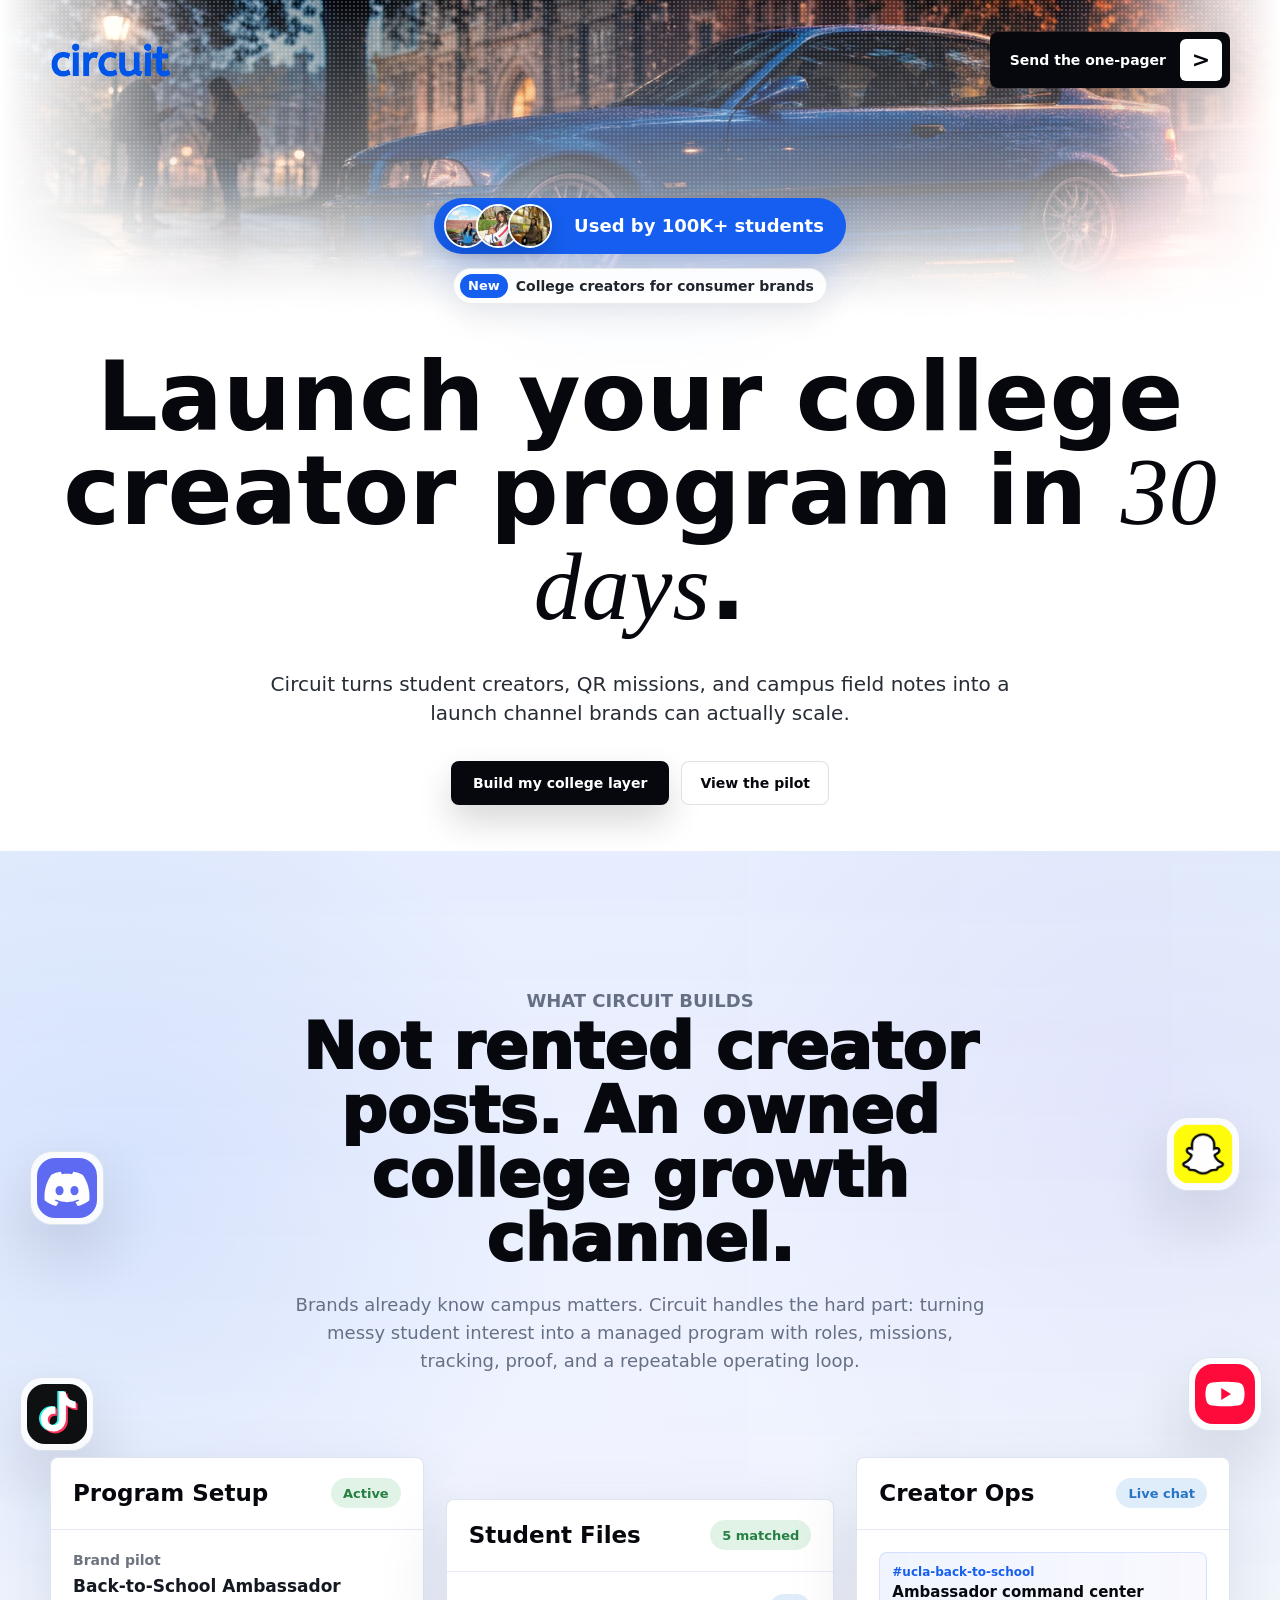
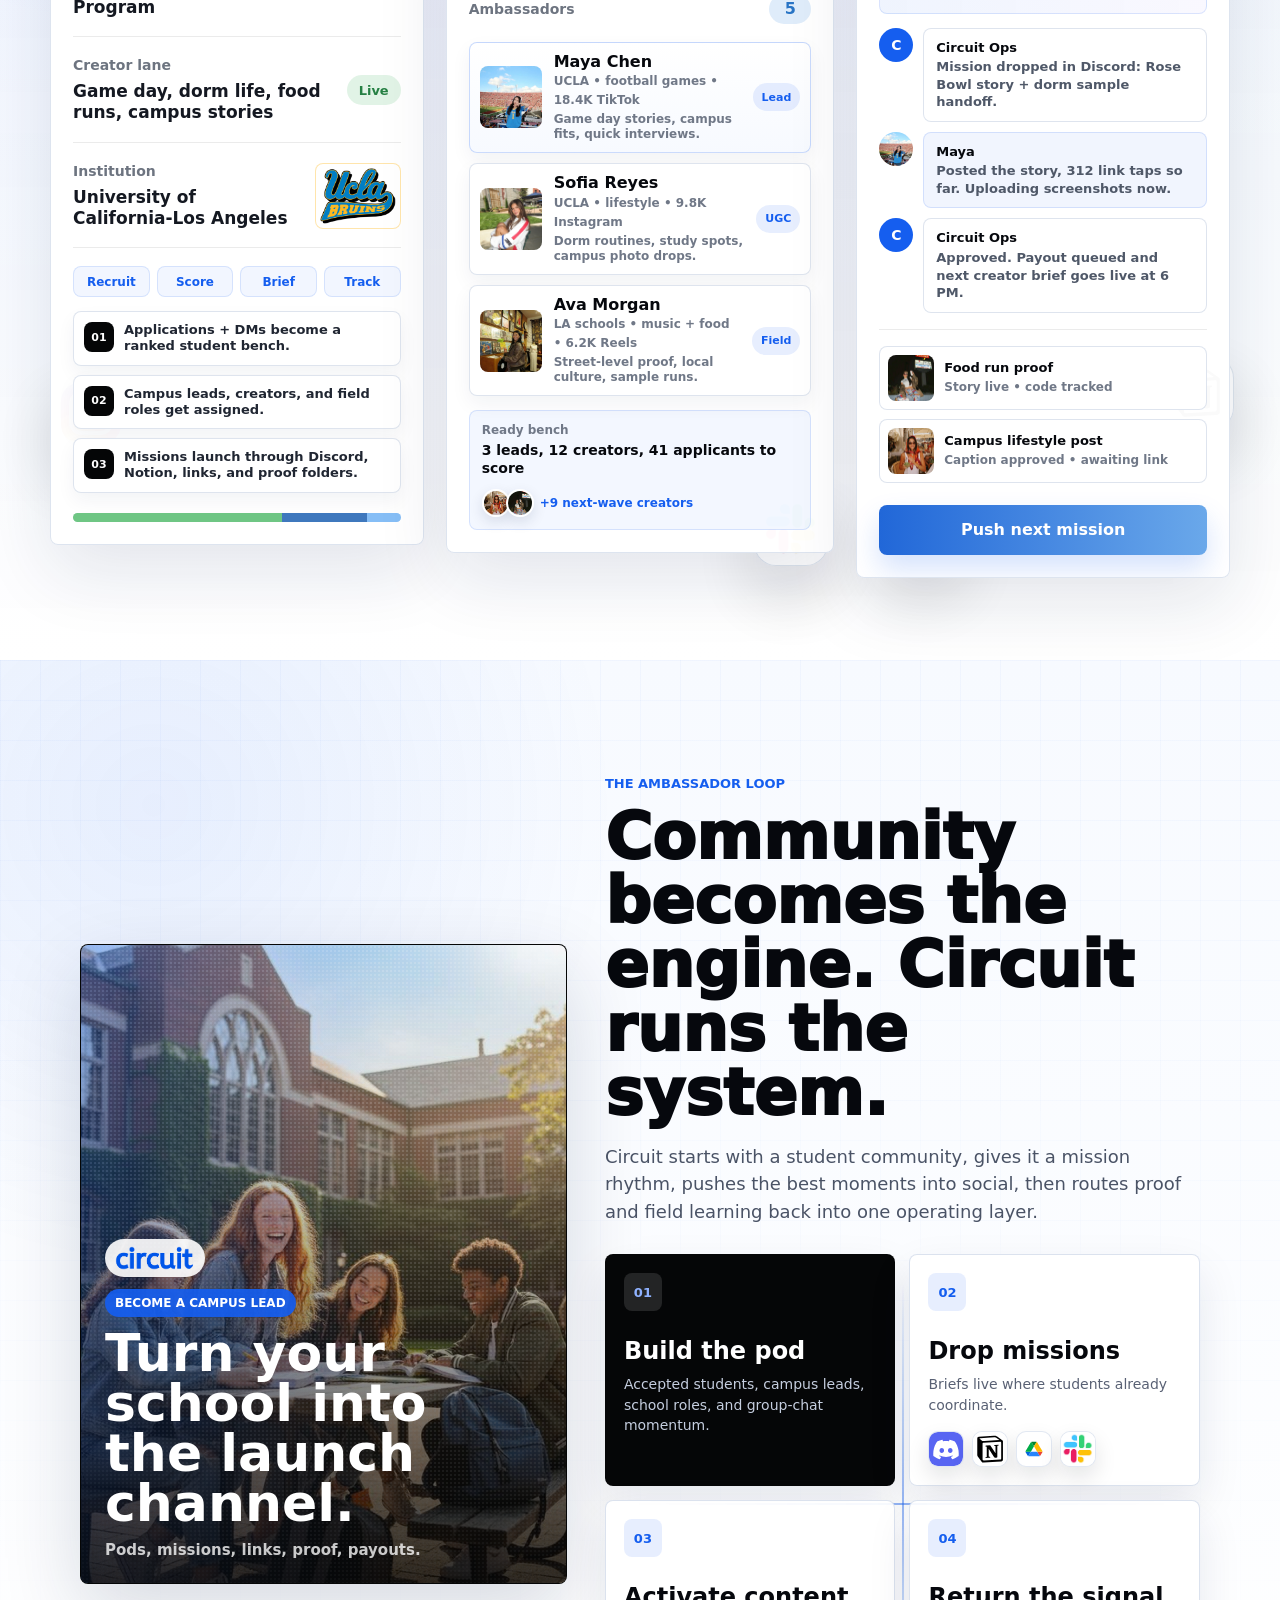
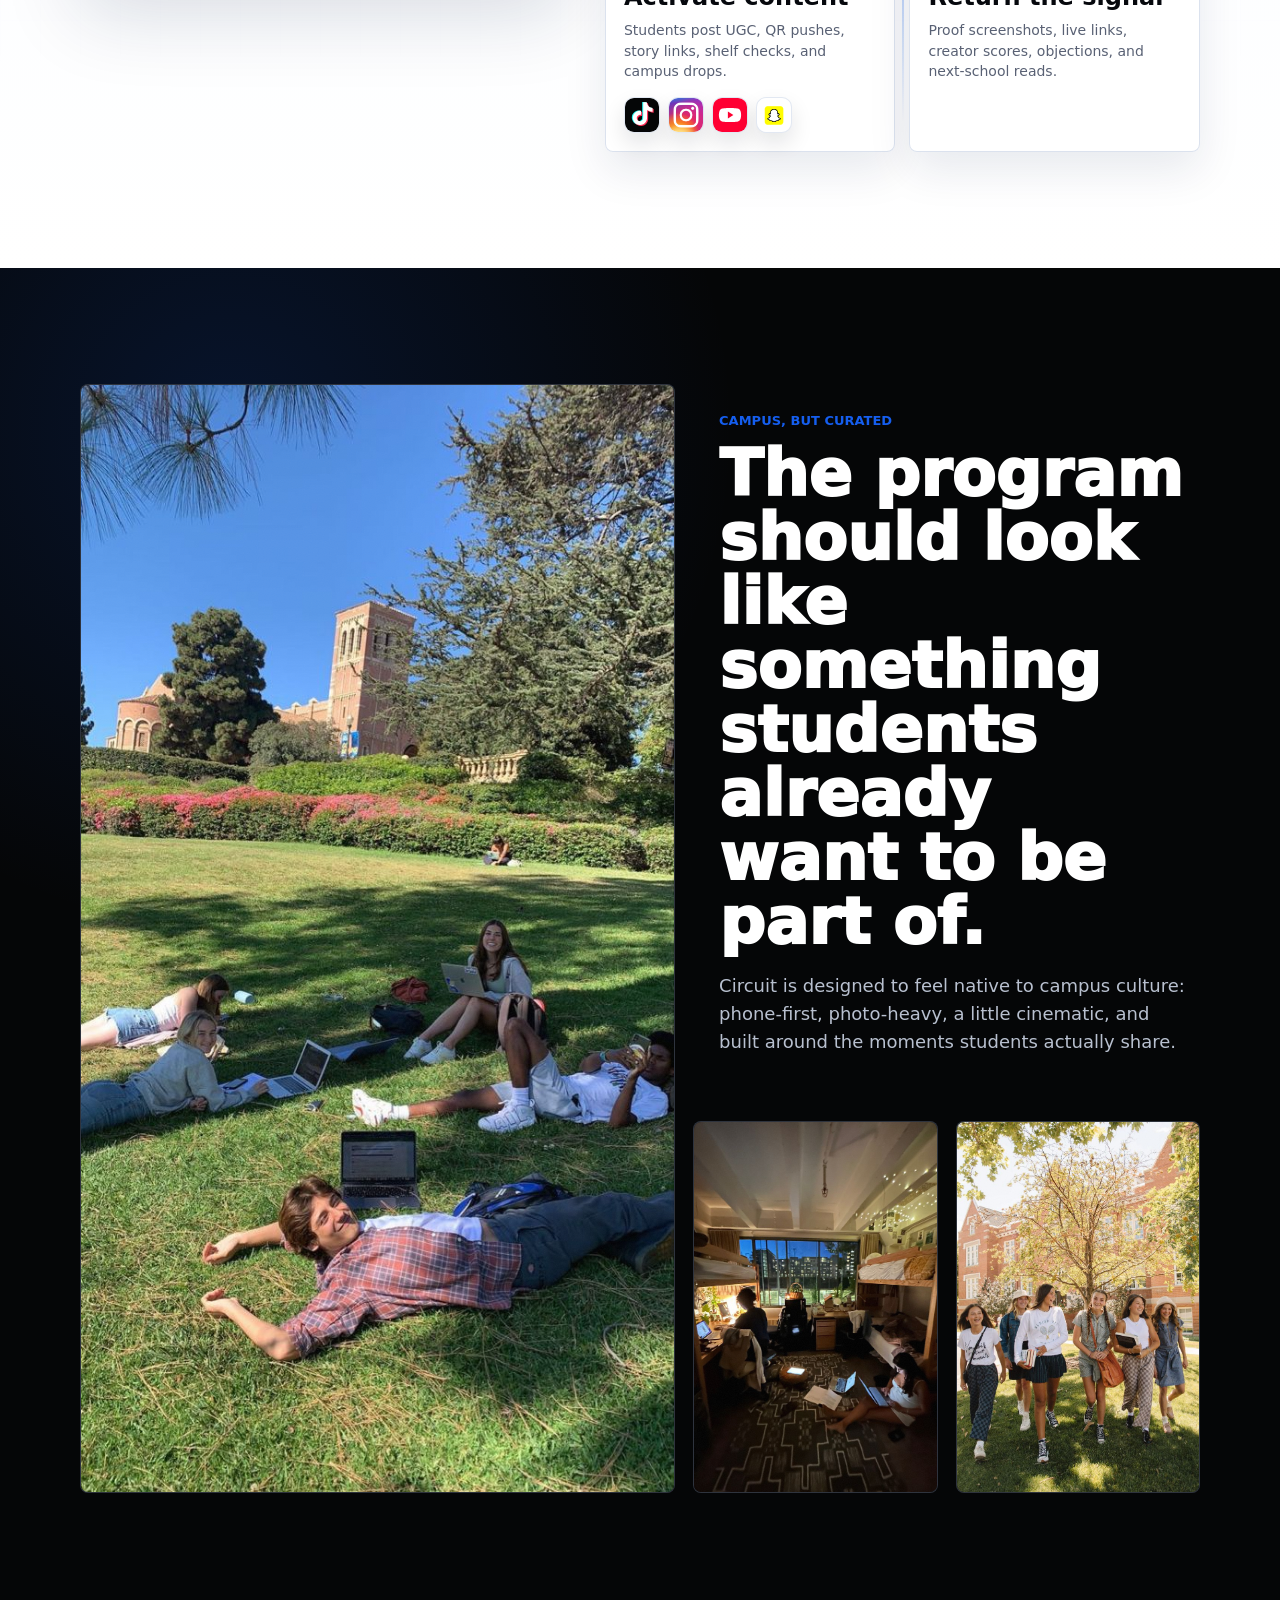
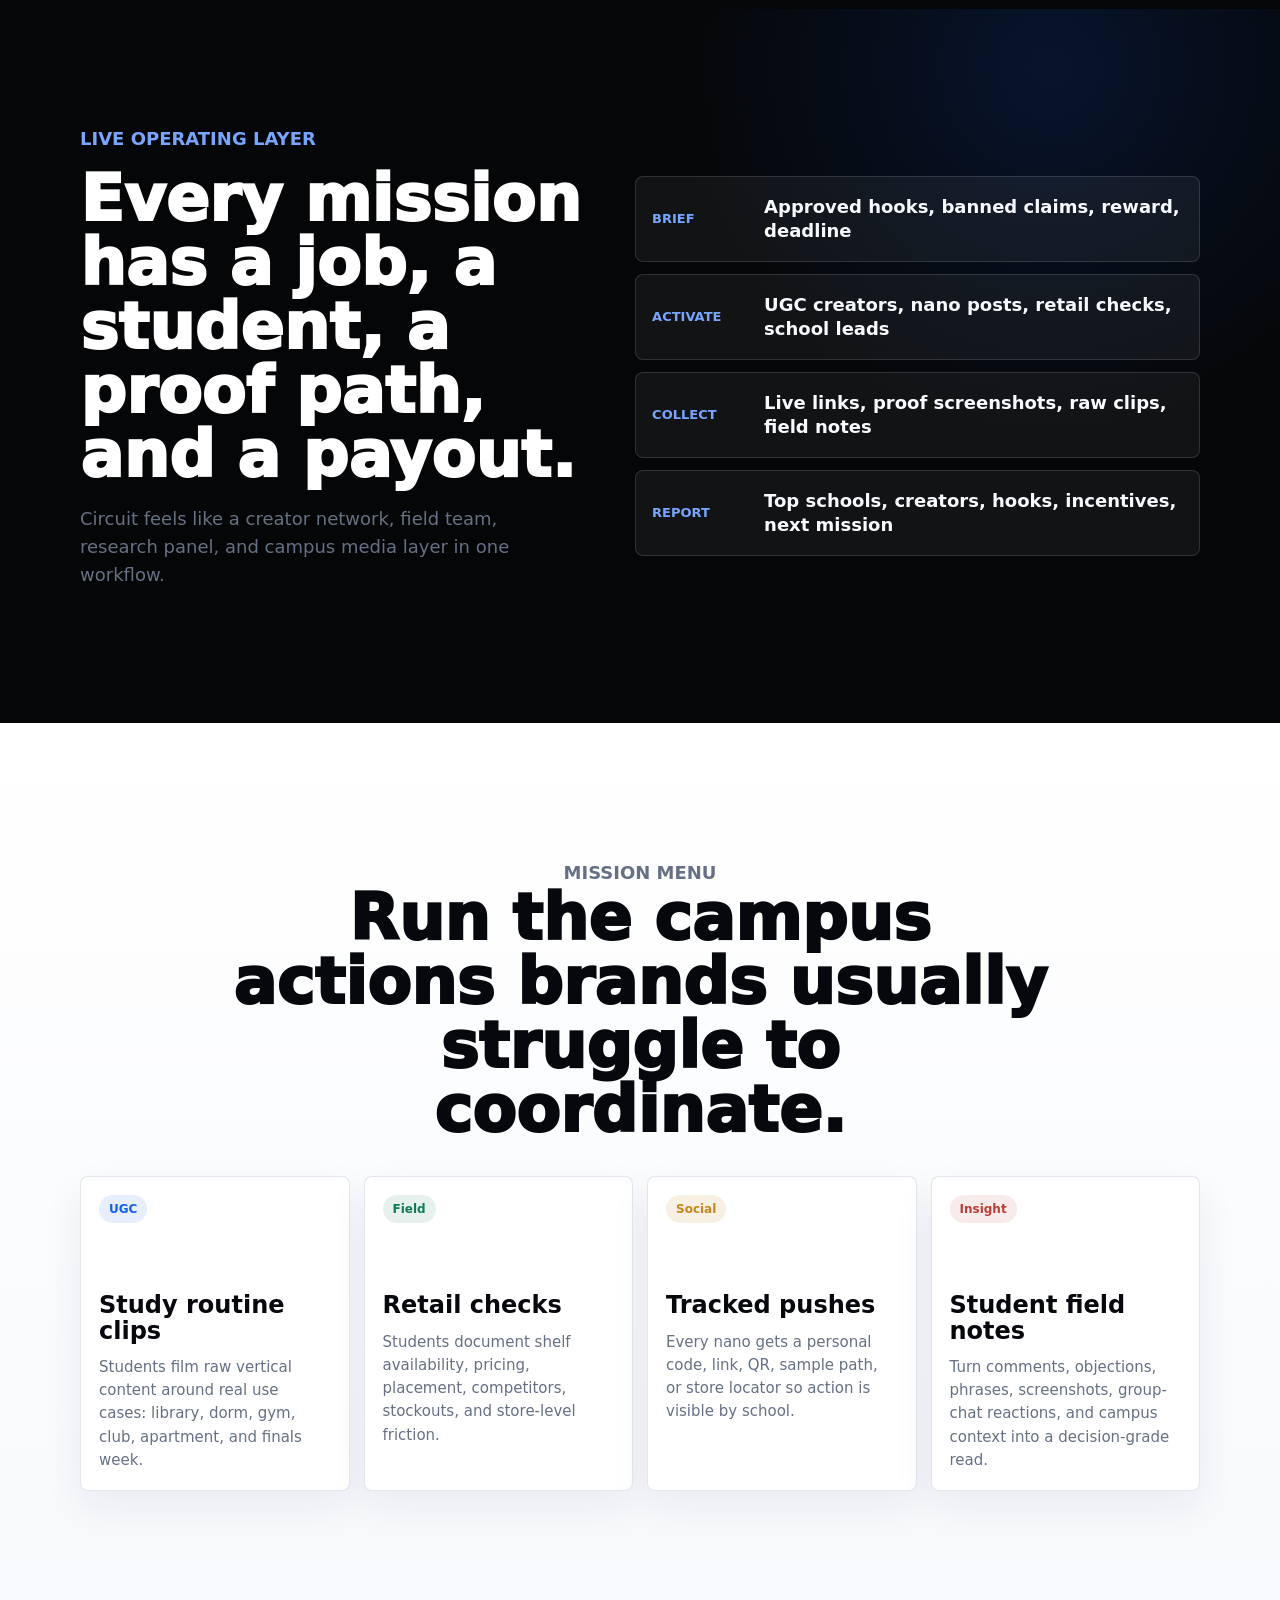
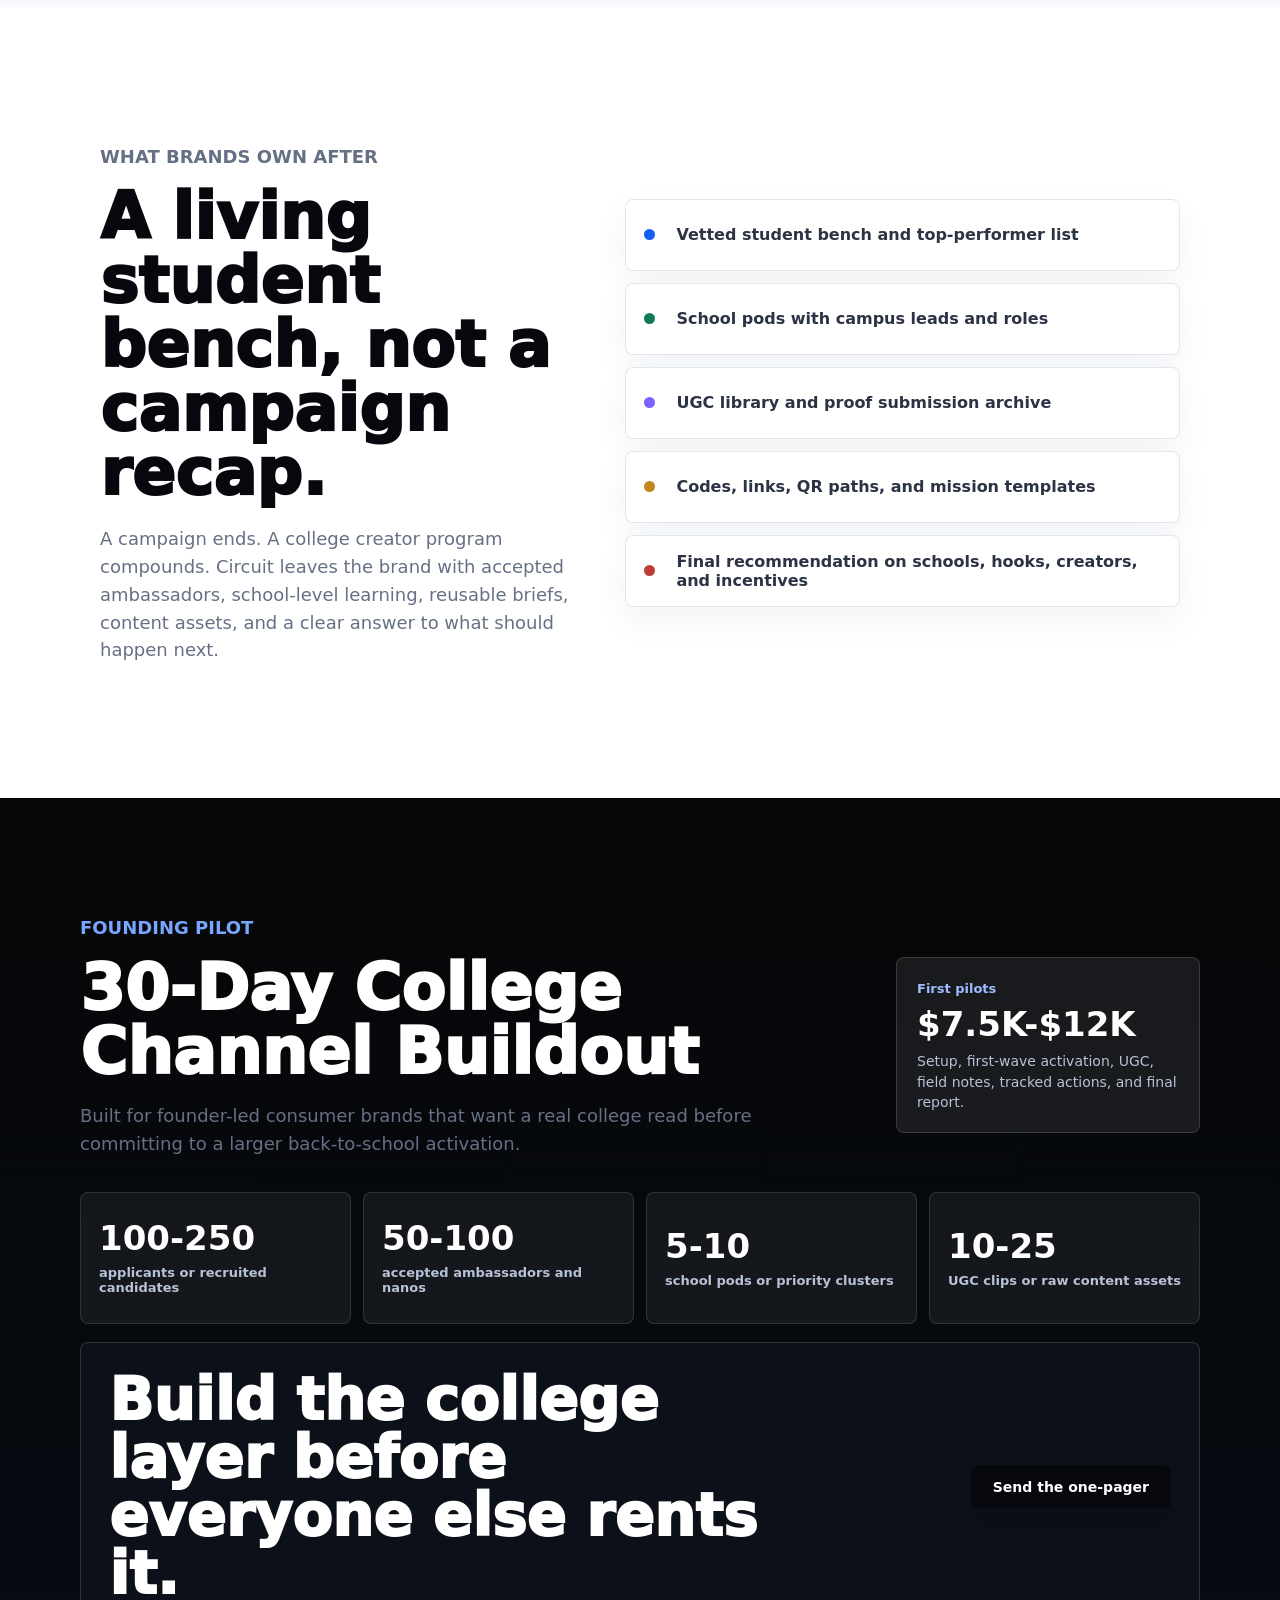
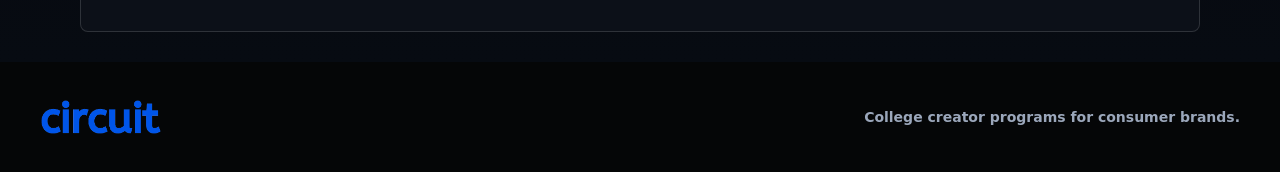
==== index.html @ 02cbb208 "Initial Circuit campus site" ====
<!doctype html>
<html lang="en">
  <head>
    <meta charset="utf-8" />
    <meta name="viewport" content="width=device-width, initial-scale=1" />
    <title>Circuit | College Creator Programs</title>
    <meta
      name="description"
      content="Circuit builds and manages college creator programs for consumer brands: student ambassadors, UGC, school pods, tracked actions, and field intelligence."
    />
    <link rel="icon" href="assets/circuit-wordmark.png" type="image/png" />
    <link rel="stylesheet" href="styles.css" />
  </head>
  <body>
    <header class="site-header" aria-label="Primary">
      <a class="brand" href="#top" aria-label="Circuit home">
        <img class="brand-logo" src="assets/circuit-wordmark.png" alt="Circuit" />
      </a>
      <a class="nav-cta" href="mailto:hello@circuitcampus.com">Send the one-pager</a>
    </header>

    <main id="top">
      <section class="hero" aria-labelledby="hero-title">
        <div class="hero-scene" aria-hidden="true">
          <div class="hero-photo">
            <img src="assets/campus-car-hero.jpg" alt="" />
          </div>
        </div>

        <div class="hero-content">
          <div class="hero-proof" aria-label="Used by more than 100,000 students">
            <div class="proof-avatars" aria-hidden="true">
              <img src="assets/student-ucla.jpg" alt="" />
              <img src="assets/student-campus.jpg" alt="" />
              <img src="assets/student-records.jpg" alt="" />
            </div>
            <strong>Used by 100K+ students</strong>
          </div>
          <p class="news-pill"><span>New</span> College creators for consumer brands</p>
          <h1 id="hero-title">Launch your college creator program in <em>30 days</em>.</h1>
          <p class="hero-copy">
            Circuit turns student creators, QR missions, and campus field notes into a
            launch channel brands can actually scale.
          </p>
          <div class="hero-actions" aria-label="Primary actions">
            <a class="primary-button" href="mailto:hello@circuitcampus.com">Build my college layer</a>
            <a class="ghost-button" href="#pilot">View the pilot</a>
          </div>
        </div>
      </section>

      <section class="section loop-section" aria-labelledby="loop-title">
        <div class="loop-layout">
          <figure class="community-poster">
            <img src="assets/pinterest-table-friends.jpg" alt="Students gathered around a table on campus" />
            <figcaption>
              <img src="assets/circuit-wordmark.png" alt="Circuit" />
              <span>Become a campus lead</span>
              <strong>Turn your school into the launch channel.</strong>
              <small>Pods, missions, links, proof, payouts.</small>
            </figcaption>
          </figure>

          <div class="loop-copy">
            <p class="eyebrow">The ambassador loop</p>
            <h2 id="loop-title">Community becomes the engine. Circuit runs the system.</h2>
            <p>
              Circuit starts with a student community, gives it a mission rhythm, pushes the
              best moments into social, then routes proof and field learning back into one
              operating layer.
            </p>

            <div class="loop-map" aria-label="Circuit community activation flow">
              <article class="loop-node community-node">
                <span>01</span>
                <strong>Build the pod</strong>
                <p>Accepted students, campus leads, school roles, and group-chat momentum.</p>
              </article>
              <article class="loop-node tools-node">
                <span>02</span>
                <strong>Drop missions</strong>
                <p>Briefs live where students already coordinate.</p>
                <div class="mini-logo-row">
                  <img src="assets/logos/discord-app.svg" alt="Discord" />
                  <img src="assets/logos/notion-app.svg" alt="Notion" />
                  <img src="assets/logos/google-drive-logo.svg" alt="Google Drive" />
                  <img src="assets/logos/slack-new.jpg" alt="Slack" />
                </div>
              </article>
              <article class="loop-node social-node">
                <span>03</span>
                <strong>Activate content</strong>
                <p>Students post UGC, QR pushes, story links, shelf checks, and campus drops.</p>
                <div class="mini-logo-row">
                  <img src="assets/logos/tiktok-app.svg" alt="TikTok" />
                  <img src="assets/logos/instagram-icon.png" alt="Instagram" />
                  <img src="assets/logos/youtube-app.svg" alt="YouTube" />
                  <img src="assets/logos/snapchat-logo.png" alt="Snapchat" />
                </div>
              </article>
              <article class="loop-node proof-node">
                <span>04</span>
                <strong>Return the signal</strong>
                <p>Proof screenshots, live links, creator scores, objections, and next-school reads.</p>
              </article>
            </div>
          </div>
        </div>
      </section>

      <section class="section moodboard-section" aria-labelledby="moodboard-title">
        <div class="editorial-grid">
          <figure class="editorial-shot editorial-wide">
            <img src="assets/pinterest-campus-lawn.jpg" alt="Students working together on a campus lawn" />
          </figure>
          <div class="editorial-copy">
            <p class="eyebrow">Campus, but curated</p>
            <h2 id="moodboard-title">The program should look like something students already want to be part of.</h2>
            <p>
              Circuit is designed to feel native to campus culture: phone-first, photo-heavy,
              a little cinematic, and built around the moments students actually share.
            </p>
          </div>
          <div class="editorial-stack">
            <figure class="editorial-shot">
              <img src="assets/pinterest-dorm-laptops.jpg" alt="Students studying together in a dorm room" />
            </figure>
            <figure class="editorial-shot">
              <img src="assets/pinterest-campus-walk.jpg" alt="Students walking on campus" />
            </figure>
          </div>
        </div>
      </section>

      <section class="section system-section" id="system" aria-labelledby="system-title">
        <div class="section-heading">
          <p class="eyebrow">What Circuit builds</p>
          <h2 id="system-title">Not rented creator posts. An owned college growth channel.</h2>
          <p>
            Brands already know campus matters. Circuit handles the hard part: turning messy
            student interest into a managed program with roles, missions, tracking, proof, and
            a repeatable operating loop.
          </p>
        </div>

        <div class="floating-social-cloud system-social-cloud" aria-hidden="true">
          <span class="floating-app app-discord"><img src="assets/logos/discord-app.svg" alt="" /></span>
          <span class="floating-app app-tiktok"><img src="assets/logos/tiktok-app.svg" alt="" /></span>
          <span class="floating-app app-instagram"><img src="assets/logos/instagram-icon.png" alt="" /></span>
          <span class="floating-app app-snapchat"><img src="assets/logos/snapchat-logo.png" alt="" /></span>
          <span class="floating-app app-youtube"><img src="assets/logos/youtube-app.svg" alt="" /></span>
          <span class="floating-app app-notion"><img src="assets/logos/notion-app.svg" alt="" /></span>
          <span class="floating-app app-slack"><img src="assets/logos/slack-new.jpg" alt="" /></span>
          <span class="floating-app app-drive"><img src="assets/logos/google-drive-logo.svg" alt="" /></span>
        </div>

        <div class="system-showcase" aria-label="Circuit operating system preview">
          <article class="system-window campaign-window">
            <header>
              <h3>Program Setup</h3>
              <span class="window-status active">Active</span>
            </header>
            <div class="window-body">
              <div class="system-field">
                <span>Brand pilot</span>
                <strong>Back-to-School Ambassador Program</strong>
              </div>
              <div class="system-field split-field">
                <div>
                  <span>Creator lane</span>
                  <strong>Game day, dorm life, food runs, campus stories</strong>
                </div>
                <em>Live</em>
              </div>
              <div class="system-field school-field">
                <div>
                  <span>Institution</span>
                  <strong>University of California-Los Angeles</strong>
                </div>
                <img class="school-logo-img" src="assets/ucla-bruins-logo.png" alt="UCLA Bruins" />
              </div>
              <div class="program-steps" aria-label="Program flow">
                <span>Recruit</span>
                <span>Score</span>
                <span>Brief</span>
                <span>Track</span>
              </div>
              <div class="program-flow-list">
                <div>
                  <span>01</span>
                  <strong>Applications + DMs become a ranked student bench.</strong>
                </div>
                <div>
                  <span>02</span>
                  <strong>Campus leads, creators, and field roles get assigned.</strong>
                </div>
                <div>
                  <span>03</span>
                  <strong>Missions launch through Discord, Notion, links, and proof folders.</strong>
                </div>
              </div>
              <div class="progress-track" aria-hidden="true">
                <span></span>
                <span></span>
                <span></span>
              </div>
            </div>
          </article>

          <article class="system-window review-window">
            <header>
              <h3>Student Files</h3>
              <span class="window-status approved">5 matched</span>
            </header>
            <div class="window-body">
              <div class="files-row">
                <strong>Ambassadors</strong>
                <span>5</span>
              </div>
              <div class="student-file-list" aria-label="Student ambassador files">
                <article class="student-file active-student">
                  <img src="assets/student-ucla.jpg" alt="UCLA student ambassador file" />
                  <div>
                    <strong>Maya Chen</strong>
                    <span>UCLA • football games • 18.4K TikTok</span>
                    <p>Game day stories, campus fits, quick interviews.</p>
                  </div>
                  <em>Lead</em>
                </article>
                <article class="student-file">
                  <img src="assets/student-campus.jpg" alt="Student ambassador file" />
                  <div>
                    <strong>Sofia Reyes</strong>
                    <span>UCLA • lifestyle • 9.8K Instagram</span>
                    <p>Dorm routines, study spots, campus photo drops.</p>
                  </div>
                  <em>UGC</em>
                </article>
                <article class="student-file">
                  <img src="assets/student-records.jpg" alt="Student ambassador file" />
                  <div>
                    <strong>Ava Morgan</strong>
                    <span>LA schools • music + food • 6.2K Reels</span>
                    <p>Street-level proof, local culture, sample runs.</p>
                  </div>
                  <em>Field</em>
                </article>
              </div>
              <div class="student-summary">
                <span>Ready bench</span>
                <strong>3 leads, 12 creators, 41 applicants to score</strong>
                <div class="bench-strip" aria-label="Additional student files">
                  <img src="assets/student-cafe.jpg" alt="Student file" />
                  <img src="assets/student-in-n-out.jpg" alt="Student file" />
                  <span>+9 next-wave creators</span>
                </div>
              </div>
            </div>
          </article>

          <article class="system-window verify-window">
            <header>
              <h3>Creator Ops</h3>
              <span class="window-status files">Live chat</span>
            </header>
            <div class="window-body">
              <div class="ops-channel">
                <span>#ucla-back-to-school</span>
                <strong>Ambassador command center</strong>
              </div>
              <div class="creator-chat" aria-label="Creator management thread">
                <div class="chat-message ops-message">
                  <span class="chat-avatar circuit-avatar">C</span>
                  <p><strong>Circuit Ops</strong> Mission dropped in Discord: Rose Bowl story + dorm sample handoff.</p>
                </div>
                <div class="chat-message student-message">
                  <img class="chat-avatar" src="assets/student-ucla.jpg" alt="Maya Chen" />
                  <p><strong>Maya</strong> Posted the story, 312 link taps so far. Uploading screenshots now.</p>
                </div>
                <div class="chat-message ops-message">
                  <span class="chat-avatar circuit-avatar">C</span>
                  <p><strong>Circuit Ops</strong> Approved. Payout queued and next creator brief goes live at 6 PM.</p>
                </div>
              </div>
              <div class="proof-stack" aria-label="Creator proof and management status">
                <div class="proof-chip">
                  <img src="assets/student-in-n-out.jpg" alt="Creator proof screenshot" />
                  <div>
                    <strong>Food run proof</strong>
                    <span>Story live • code tracked</span>
                  </div>
                </div>
                <div class="proof-chip">
                  <img src="assets/student-cafe.jpg" alt="Creator proof screenshot" />
                  <div>
                    <strong>Campus lifestyle post</strong>
                    <span>Caption approved • awaiting link</span>
                  </div>
                </div>
              </div>
              <button class="submit-proof" type="button">Push next mission</button>
            </div>
          </article>
        </div>
      </section>

      <section class="section ops-section" aria-labelledby="ops-title">
        <div class="ops-board">
          <div class="ops-main">
            <p class="eyebrow">Live operating layer</p>
            <h2 id="ops-title">Every mission has a job, a student, a proof path, and a payout.</h2>
            <p>
              Circuit feels like a creator network, field team, research panel, and campus media
              layer in one workflow.
            </p>
          </div>
          <div class="workflow-list" aria-label="Workflow">
            <div class="workflow-item">
              <span>Brief</span>
              <strong>Approved hooks, banned claims, reward, deadline</strong>
            </div>
            <div class="workflow-item">
              <span>Activate</span>
              <strong>UGC creators, nano posts, retail checks, school leads</strong>
            </div>
            <div class="workflow-item">
              <span>Collect</span>
              <strong>Live links, proof screenshots, raw clips, field notes</strong>
            </div>
            <div class="workflow-item">
              <span>Report</span>
              <strong>Top schools, creators, hooks, incentives, next mission</strong>
            </div>
          </div>
        </div>
      </section>

      <section class="section missions-section" id="missions" aria-labelledby="missions-title">
        <div class="section-heading compact">
          <p class="eyebrow">Mission menu</p>
          <h2 id="missions-title">Run the campus actions brands usually struggle to coordinate.</h2>
        </div>

        <div class="mission-grid">
          <article class="mission-card">
            <span class="mission-tag">UGC</span>
            <h3>Study routine clips</h3>
            <p>Students film raw vertical content around real use cases: library, dorm, gym, club, apartment, and finals week.</p>
          </article>
          <article class="mission-card">
            <span class="mission-tag green">Field</span>
            <h3>Retail checks</h3>
            <p>Students document shelf availability, pricing, placement, competitors, stockouts, and store-level friction.</p>
          </article>
          <article class="mission-card">
            <span class="mission-tag gold">Social</span>
            <h3>Tracked pushes</h3>
            <p>Every nano gets a personal code, link, QR, sample path, or store locator so action is visible by school.</p>
          </article>
          <article class="mission-card">
            <span class="mission-tag red">Insight</span>
            <h3>Student field notes</h3>
            <p>Turn comments, objections, phrases, screenshots, group-chat reactions, and campus context into a decision-grade read.</p>
          </article>
        </div>
      </section>

      <section class="section results-section" aria-labelledby="results-title">
        <div class="results-copy">
          <p class="eyebrow">What brands own after</p>
          <h2 id="results-title">A living student bench, not a campaign recap.</h2>
          <p>
            A campaign ends. A college creator program compounds. Circuit leaves the brand with
            accepted ambassadors, school-level learning, reusable briefs, content assets, and a
            clear answer to what should happen next.
          </p>
        </div>
        <div class="deliverables">
          <div class="deliverable-row">
            <span></span>
            <p>Vetted student bench and top-performer list</p>
          </div>
          <div class="deliverable-row">
            <span></span>
            <p>School pods with campus leads and roles</p>
          </div>
          <div class="deliverable-row">
            <span></span>
            <p>UGC library and proof submission archive</p>
          </div>
          <div class="deliverable-row">
            <span></span>
            <p>Codes, links, QR paths, and mission templates</p>
          </div>
          <div class="deliverable-row">
            <span></span>
            <p>Final recommendation on schools, hooks, creators, and incentives</p>
          </div>
        </div>
      </section>

      <section class="section pilot-section" id="pilot" aria-labelledby="pilot-title">
        <div class="pilot-panel">
          <div>
            <p class="eyebrow">Founding pilot</p>
            <h2 id="pilot-title">30-Day College Channel Buildout</h2>
            <p>
              Built for founder-led consumer brands that want a real college read before
              committing to a larger back-to-school activation.
            </p>
          </div>
          <div class="price-card">
            <span>First pilots</span>
            <strong>$7.5K-$12K</strong>
            <p>Setup, first-wave activation, UGC, field notes, tracked actions, and final report.</p>
          </div>
        </div>

        <div class="pilot-grid">
          <div>
            <strong>100-250</strong>
            <span>applicants or recruited candidates</span>
          </div>
          <div>
            <strong>50-100</strong>
            <span>accepted ambassadors and nanos</span>
          </div>
          <div>
            <strong>5-10</strong>
            <span>school pods or priority clusters</span>
          </div>
          <div>
            <strong>10-25</strong>
            <span>UGC clips or raw content assets</span>
          </div>
        </div>

        <div class="final-cta">
          <h2>Build the college layer before everyone else rents it.</h2>
          <a class="primary-button" href="mailto:hello@circuitcampus.com">Send the one-pager</a>
        </div>
      </section>
    </main>

    <footer class="site-footer">
      <a class="brand footer-brand" href="#top" aria-label="Circuit home">
        <img class="brand-logo" src="assets/circuit-wordmark.png" alt="Circuit" />
      </a>
      <p>College creator programs for consumer brands.</p>
    </footer>

    <script src="script.js"></script>
  </body>
</html>
---- styles.css ----
:root {
  color-scheme: light;
  --blue: #155eef;
  --blue-deep: #053fbd;
  --ink: #06080d;
  --text: #1b2230;
  --muted: #667085;
  --soft: #f6f8fc;
  --line: #e1e6ef;
  --green: #0e7a57;
  --gold: #c68619;
  --red: #bd3d36;
  --lavender: #7b61ff;
  --white: #ffffff;
  --shadow: 0 24px 80px rgba(16, 29, 56, 0.12);
  --soft-shadow: 0 18px 50px rgba(18, 35, 72, 0.08);
}

* {
  box-sizing: border-box;
}

html {
  scroll-behavior: smooth;
}

body {
  margin: 0;
  overflow-x: hidden;
  color: var(--text);
  background: #fff;
  font-family:
    Inter, ui-sans-serif, system-ui, -apple-system, BlinkMacSystemFont, "Segoe UI",
    sans-serif;
  letter-spacing: 0;
}

body::selection {
  background: rgba(21, 94, 239, 0.18);
}

main {
  display: flex;
  flex-direction: column;
}

a {
  color: inherit;
  text-decoration: none;
}

button,
input,
textarea {
  font: inherit;
}

.site-header {
  position: fixed;
  top: 28px;
  left: 50%;
  z-index: 20;
  display: grid;
  width: min(1180px, calc(100% - 64px));
  min-height: 64px;
  grid-template-columns: auto auto;
  gap: 28px;
  align-items: center;
  justify-content: space-between;
  padding: 0;
  border: 0;
  border-radius: 0;
  background: transparent;
  box-shadow: none;
  transform: translateX(-50%);
  backdrop-filter: none;
}

.brand {
  display: inline-flex;
  min-width: 0;
  align-items: center;
  line-height: 1;
}

.brand-logo {
  display: block;
  width: 122px;
  height: auto;
}

.nav-links {
  display: flex;
  justify-content: center;
  gap: 28px;
  color: rgba(6, 8, 13, 0.58);
  font-size: 14px;
  font-weight: 760;
}

.nav-links a {
  padding: 12px 0;
}

.nav-links a:hover {
  color: var(--blue);
}

.nav-cta,
.primary-button,
.ghost-button {
  display: inline-flex;
  min-height: 44px;
  align-items: center;
  justify-content: center;
  border-radius: 8px;
  font-size: 14px;
  font-weight: 820;
  line-height: 1;
}

.nav-cta {
  min-height: 56px;
  gap: 14px;
  padding: 0 8px 0 20px;
  background: var(--ink);
  color: var(--white);
  box-shadow: 0 18px 48px rgba(6, 8, 13, 0.18);
}

.nav-cta::after {
  display: grid;
  width: 42px;
  height: 42px;
  place-items: center;
  border-radius: 6px;
  background: #fff;
  color: var(--ink);
  content: ">";
  font-size: 22px;
  font-weight: 760;
}

.primary-button {
  padding: 0 22px;
  background: var(--ink);
  color: var(--white);
  box-shadow: 0 16px 34px rgba(6, 8, 13, 0.16);
}

.primary-button:hover,
.nav-cta:hover {
  transform: translateY(-1px);
}

.ghost-button {
  padding: 0 18px;
  border: 1px solid rgba(6, 13, 28, 0.12);
  background: rgba(255, 255, 255, 0.78);
  color: var(--ink);
}

.hero {
  position: relative;
  order: 1;
  min-height: 738px;
  overflow: hidden;
  padding: 198px 24px 46px;
  background: #fff;
}

.hero::before {
  position: absolute;
  inset: 0;
  z-index: 1;
  content: "";
  background:
    radial-gradient(circle at 50% 12%, rgba(21, 94, 239, 0.05), transparent 30%),
    linear-gradient(180deg, rgba(255, 255, 255, 0) 0%, #fff 54%, #fff 100%);
  opacity: 1;
  pointer-events: none;
}

.hero-scene {
  position: absolute;
  inset: 0;
  z-index: 0;
  overflow: hidden;
  pointer-events: none;
}

.hero-scene::after {
  position: absolute;
  inset: 0;
  z-index: 3;
  content: "";
  background:
    linear-gradient(90deg, #fff 0%, rgba(255, 255, 255, 0.02) 14%, rgba(255, 255, 255, 0.02) 86%, #fff 100%),
    linear-gradient(180deg, rgba(255, 255, 255, 0) 0%, rgba(255, 255, 255, 0.04) 48%, rgba(255, 255, 255, 0.56) 84%, #fff 100%);
  pointer-events: none;
}

.hero-photo {
  position: absolute;
  top: 0;
  left: 0;
  display: block;
  width: 100%;
  height: 340px;
  overflow: hidden;
  filter: saturate(1.24) contrast(1.08) brightness(1.04);
  mask-image: linear-gradient(180deg, #000 0%, #000 38%, rgba(0, 0, 0, 0.78) 74%, transparent 100%);
}

.hero-photo img {
  display: block;
  width: 100%;
  height: 100%;
  object-fit: cover;
  object-position: center top;
}

.hero-photo::before {
  position: absolute;
  inset: 0;
  z-index: 1;
  content: "";
  background-image: radial-gradient(rgba(255, 255, 255, 0.62) 0.8px, transparent 1px);
  background-size: 4px 4px;
  mask-image: linear-gradient(180deg, #000 0%, rgba(0, 0, 0, 0.8) 52%, transparent 96%);
  opacity: 0.3;
  mix-blend-mode: screen;
  pointer-events: none;
}

.hero-photo::after {
  position: absolute;
  inset: 0;
  z-index: 2;
  content: "";
  background:
    linear-gradient(180deg, rgba(255, 255, 255, 0) 0%, rgba(255, 255, 255, 0.015) 52%, rgba(255, 255, 255, 0.34) 86%, #fff 100%),
    linear-gradient(90deg, rgba(255, 255, 255, 0.42) 0%, rgba(255, 255, 255, 0) 18%, rgba(255, 255, 255, 0) 82%, rgba(255, 255, 255, 0.42) 100%);
}

.campus-strip {
  position: absolute;
  left: 50%;
  display: flex;
  width: min(1120px, calc(100% - 40px));
  gap: 10px;
  justify-content: center;
  transform: translateX(-50%);
  opacity: 0.72;
}

.campus-strip span {
  display: inline-flex;
  min-height: 34px;
  align-items: center;
  justify-content: center;
  padding: 0 16px;
  border: 1px solid rgba(21, 94, 239, 0.14);
  border-radius: 999px;
  background: rgba(255, 255, 255, 0.72);
  color: #3a4356;
  font-size: 13px;
  font-weight: 760;
  box-shadow: 0 14px 35px rgba(15, 35, 73, 0.08);
}

.strip-one {
  top: 76px;
  animation: drift-left 22s linear infinite;
}

.strip-two {
  top: 116px;
  animation: drift-right 24s linear infinite;
}

.glass-frame,
.dashboard-panel {
  position: absolute;
  border: 1px solid rgba(255, 255, 255, 0.82);
  border-radius: 8px;
  background: rgba(255, 255, 255, 0.76);
  box-shadow: var(--shadow);
  backdrop-filter: blur(20px);
}

.creator-frame {
  display: grid;
  width: 172px;
  gap: 8px;
  padding: 12px;
}

.creator-a {
  top: 292px;
  left: max(20px, calc(50% - 650px));
  transform: rotate(-4deg);
}

.creator-b {
  top: 322px;
  right: max(20px, calc(50% - 650px));
  transform: rotate(5deg);
}

.video-thumb {
  position: relative;
  display: grid;
  height: 166px;
  overflow: hidden;
  align-items: end;
  padding: 10px;
  border-radius: 8px;
}

.blue-shot {
  background:
    linear-gradient(160deg, rgba(5, 6, 7, 0) 35%, rgba(5, 6, 7, 0.6)),
    linear-gradient(135deg, #dbe7ff, #155eef 58%, #091c50);
}

.amber-shot {
  background:
    linear-gradient(160deg, rgba(5, 6, 7, 0) 35%, rgba(5, 6, 7, 0.6)),
    linear-gradient(135deg, #fff2cf, #f0a72e 48%, #135e4a);
}

.video-thumb::before {
  position: absolute;
  top: 26px;
  left: 50%;
  width: 74px;
  height: 74px;
  border: 8px solid rgba(255, 255, 255, 0.5);
  border-radius: 50%;
  content: "";
  transform: translateX(-50%);
}

.video-thumb::after {
  position: absolute;
  right: 34px;
  bottom: 58px;
  width: 52px;
  height: 86px;
  border-radius: 26px 26px 8px 8px;
  background: rgba(255, 255, 255, 0.38);
  content: "";
}

.video-label {
  position: relative;
  z-index: 1;
  color: #fff;
  font-size: 12px;
  font-weight: 850;
}

.creator-frame strong {
  color: var(--ink);
  font-size: 16px;
}

.creator-frame small,
.pulse-card small,
.metric-row {
  color: var(--muted);
  font-size: 12px;
}

.metric-row {
  display: flex;
  justify-content: space-between;
  gap: 8px;
}

.pulse-card {
  display: none;
  top: 218px;
  left: 50%;
  width: 260px;
  gap: 4px;
  padding: 16px 18px 16px 42px;
  transform: translateX(-50%);
}

.status-dot {
  position: absolute;
  top: 19px;
  left: 18px;
  width: 12px;
  height: 12px;
  border-radius: 50%;
  background: var(--green);
  box-shadow: 0 0 0 7px rgba(14, 122, 87, 0.12);
}

.dashboard-panel {
  display: none;
  left: 50%;
  top: 500px;
  width: min(670px, calc(100% - 44px));
  padding: 16px;
  transform: translateX(-50%);
}

.panel-top,
.metric-row,
.mission-line,
.proof-band,
.pilot-panel,
.final-cta {
  display: flex;
  align-items: center;
}

.panel-top {
  justify-content: space-between;
  margin-bottom: 14px;
  color: #293144;
  font-size: 13px;
  font-weight: 850;
}

.panel-top span:last-child {
  min-height: 26px;
  padding: 6px 10px;
  border-radius: 999px;
  background: rgba(14, 122, 87, 0.1);
  color: var(--green);
}

.score-grid {
  display: grid;
  grid-template-columns: repeat(3, 1fr);
  gap: 10px;
  margin-bottom: 12px;
}

.score-grid div {
  min-height: 84px;
  padding: 13px;
  border: 1px solid var(--line);
  border-radius: 8px;
  background: rgba(255, 255, 255, 0.82);
}

.score-grid strong {
  display: block;
  margin-bottom: 6px;
  color: var(--ink);
  font-size: 30px;
  line-height: 1;
}

.score-grid small {
  color: var(--muted);
  font-size: 12px;
  font-weight: 680;
}

.mission-line {
  min-height: 48px;
  gap: 10px;
  padding: 8px 10px;
  border: 1px solid rgba(21, 94, 239, 0.14);
  border-radius: 8px;
  background: rgba(239, 244, 255, 0.88);
}

.mission-line + .mission-line {
  margin-top: 8px;
}

.mission-line span {
  width: 10px;
  height: 10px;
  border-radius: 50%;
  background: var(--blue);
}

.mission-line p {
  flex: 1;
  margin: 0;
  font-size: 14px;
  font-weight: 760;
}

.mission-line b {
  color: var(--blue);
  font-size: 12px;
}

.muted-line {
  background: rgba(255, 255, 255, 0.72);
}

.muted-line span {
  background: var(--gold);
}

.muted-line b {
  color: var(--gold);
}

.hero-content {
  position: relative;
  z-index: 2;
  width: min(1180px, 100%);
  margin: 0 auto;
  text-align: center;
}

.hero-proof {
  display: flex;
  width: fit-content;
  min-height: 54px;
  align-items: center;
  justify-content: center;
  gap: 22px;
  margin: 0 auto 14px;
  padding: 6px 22px 6px 10px;
  border-radius: 999px;
  background: var(--blue);
  color: #fff;
  box-shadow: 0 18px 48px rgba(21, 94, 239, 0.24);
}

.proof-avatars {
  display: flex;
  align-items: center;
}

.proof-avatars img {
  display: block;
  width: 44px;
  height: 44px;
  border: 2px solid #fff;
  border-radius: 50%;
  object-fit: cover;
  box-shadow: 0 8px 18px rgba(5, 6, 7, 0.16);
}

.proof-avatars img + img {
  margin-left: -12px;
}

.hero-proof strong {
  font-size: 18px;
  line-height: 1;
  font-weight: 760;
}

.news-pill {
  display: flex;
  width: fit-content;
  min-height: 34px;
  align-items: center;
  justify-content: center;
  gap: 8px;
  margin: 0 auto 46px;
  padding: 5px 12px 5px 6px;
  border: 1px solid rgba(5, 6, 7, 0.08);
  border-radius: 999px;
  background: rgba(255, 255, 255, 0.92);
  color: #20242d;
  font-size: 14px;
  font-weight: 680;
  line-height: 1.2;
  box-shadow: 0 12px 32px rgba(15, 17, 25, 0.08);
  backdrop-filter: blur(12px);
}

.news-pill span {
  display: inline-flex;
  min-height: 24px;
  align-items: center;
  padding: 0 8px;
  border-radius: 999px;
  background: #155eef;
  color: #fff;
  font-size: 13px;
  font-weight: 820;
}

.eyebrow {
  margin: 0 0 14px;
  color: var(--blue);
  font-size: 13px;
  font-weight: 880;
  letter-spacing: 0;
  text-transform: uppercase;
}

h1,
h2,
h3,
p {
  letter-spacing: 0;
}

h1 {
  max-width: 1180px;
  margin: 0 auto;
  color: var(--ink);
  font-size: 96px;
  line-height: 0.98;
  font-weight: 610;
}

h1 em {
  font-family: Georgia, "Times New Roman", serif;
  font-style: italic;
  font-weight: 500;
}

.hero-copy {
  max-width: 760px;
  margin: 36px auto 0;
  color: #272c35;
  font-size: 20px;
  line-height: 1.42;
  font-weight: 530;
}

.hero-actions {
  display: flex;
  flex-wrap: wrap;
  justify-content: center;
  gap: 12px;
  margin-top: 34px;
}

.platform-orbit {
  position: relative;
  z-index: 2;
  display: block;
  width: min(760px, calc(100% - 140px));
  align-items: stretch;
  margin: 0 auto 54px;
  padding: 14px;
  border: 1px solid rgba(214, 220, 231, 0.92);
  border-radius: 8px;
  background:
    linear-gradient(180deg, rgba(255, 255, 255, 0.9), rgba(247, 249, 252, 0.9)),
    #f8f9f7;
  box-shadow: 0 30px 90px rgba(14, 28, 62, 0.15);
  backdrop-filter: blur(18px);
}

.hero-support-section {
  order: 3;
  overflow: hidden;
  padding-top: 82px;
  padding-bottom: 76px;
  background:
    linear-gradient(180deg, #ffffff 0%, #fbfaf7 16%, #ffffff 100%);
}

.orbit-label {
  margin: 0;
  color: var(--blue);
  font-size: 12px;
  font-weight: 900;
  letter-spacing: 0;
  text-transform: uppercase;
}

.sync-document,
.integration-row {
  border: 1px solid rgba(215, 220, 229, 0.96);
  border-radius: 8px;
  background: rgba(255, 255, 255, 0.94);
  box-shadow: 0 14px 36px rgba(13, 18, 35, 0.08);
}

.sync-document {
  display: grid;
  min-height: 418px;
  padding: 24px;
}

.sync-document-top {
  display: flex;
  align-items: center;
  justify-content: space-between;
  gap: 18px;
  margin-bottom: 34px;
}

.sync-document-top img {
  display: block;
  width: 104px;
  height: auto;
}

.share-control {
  display: grid;
  min-width: 184px;
  min-height: 46px;
  grid-template-columns: 1fr 1fr;
  overflow: hidden;
  border: 1px solid rgba(5, 6, 7, 0.13);
  border-radius: 999px;
  background: #fafaf8;
  color: #596174;
  font-size: 14px;
  font-weight: 780;
}

.share-control span {
  display: grid;
  place-items: center;
}

.share-control span + span {
  border-left: 1px solid rgba(5, 6, 7, 0.12);
  color: var(--blue);
}

.sync-document h3 {
  max-width: 550px;
  margin: 12px 0 22px;
  color: var(--ink);
  font-family: Georgia, "Times New Roman", serif;
  font-size: 36px;
  font-weight: 500;
  line-height: 1.05;
}

.sync-brief {
  display: grid;
  gap: 14px;
  margin-bottom: 24px;
}

.sync-brief div {
  display: grid;
  gap: 4px;
  padding-bottom: 14px;
  border-bottom: 1px solid rgba(5, 6, 7, 0.08);
}

.sync-brief span,
.sync-metrics span,
.integration-row span {
  color: #737a86;
  font-size: 13px;
  font-weight: 690;
  line-height: 1.3;
}

.sync-brief strong {
  color: #252a35;
  font-size: 18px;
  font-weight: 760;
  line-height: 1.25;
}

.sync-metrics {
  display: grid;
  grid-template-columns: repeat(3, 1fr);
  gap: 10px;
  align-self: end;
}

.sync-metrics div {
  min-height: 86px;
  padding: 14px;
  border: 1px solid rgba(222, 226, 235, 0.94);
  border-radius: 8px;
  background: #fbfcff;
}

.sync-metrics strong {
  display: grid;
  margin-bottom: 6px;
  color: var(--ink);
  font-size: 32px;
  line-height: 1;
}

.floating-social-cloud {
  position: absolute;
  inset: 0;
  z-index: 3;
  pointer-events: none;
}

.floating-app {
  position: absolute;
  display: grid;
  width: 64px;
  height: 64px;
  place-items: center;
  border: 1px solid rgba(218, 225, 236, 0.9);
  border-radius: 18px;
  background: rgba(255, 255, 255, 0.88);
  box-shadow: 0 24px 54px rgba(13, 18, 35, 0.15);
  animation: float-icon 7s ease-in-out infinite;
  backdrop-filter: blur(16px);
}

.floating-app img {
  display: block;
  width: 52px;
  height: 52px;
  border-radius: 14px;
  object-fit: contain;
}

.app-discord {
  top: 34px;
  left: -84px;
}

.app-tiktok {
  top: 164px;
  left: -122px;
  animation-delay: -1.4s;
}

.app-instagram {
  bottom: 78px;
  left: -70px;
  animation-delay: -2.8s;
}

.app-snapchat {
  top: -28px;
  right: 86px;
  animation-delay: -0.7s;
}

.app-youtube {
  top: 74px;
  right: -92px;
  animation-delay: -2s;
}

.app-notion {
  right: -116px;
  bottom: 122px;
  animation-delay: -3.2s;
}

.app-slack {
  right: 112px;
  bottom: -30px;
  animation-delay: -4s;
}

.app-drive {
  right: -66px;
  bottom: 18px;
  animation-delay: -5s;
}

.integration-stack {
  display: grid;
  gap: 10px;
  align-content: start;
}

.integration-row {
  display: grid;
  min-height: 62px;
  grid-template-columns: 44px 1fr;
  gap: 14px;
  align-items: center;
  padding: 12px;
}

.integration-row strong {
  display: block;
  color: var(--ink);
  font-size: 17px;
  font-weight: 820;
  line-height: 1.1;
}

.integration-row div {
  display: block;
  min-width: 0;
}

.integration-icon {
  position: relative;
  display: grid;
  width: 46px;
  height: 46px;
  overflow: hidden;
  place-items: center;
  border: 1px solid rgba(221, 226, 235, 0.78);
  border-radius: 8px;
  background: transparent;
  box-shadow: 0 10px 22px rgba(13, 18, 35, 0.08);
}

.integration-icon img {
  position: relative;
  z-index: 2;
  display: block;
  width: 46px;
  height: 46px;
  border-radius: 8px;
  object-fit: contain;
}

.hero-media-board {
  position: relative;
  z-index: 2;
  width: min(1010px, 100%);
  height: 400px;
  margin: 0 auto 48px;
}

.photo-card {
  position: absolute;
  overflow: hidden;
  margin: 0;
  border: 1px solid rgba(255, 255, 255, 0.86);
  border-radius: 8px;
  background: #fff;
  box-shadow: 0 28px 80px rgba(11, 16, 28, 0.18);
}

.photo-card img,
.editorial-shot img {
  display: block;
  width: 100%;
  height: 100%;
  object-fit: cover;
}

.photo-card-qr img,
.editorial-wide img {
  object-position: center 68%;
}

.photo-card-wide img {
  object-position: center 44%;
}

.photo-card::after,
.editorial-shot::after {
  position: absolute;
  inset: 0;
  content: "";
  background-image: url("assets/grain.svg");
  background-size: 180px 180px;
  opacity: 0.08;
  pointer-events: none;
}

.photo-card figcaption {
  position: absolute;
  left: 12px;
  right: 12px;
  bottom: 12px;
  display: grid;
  gap: 3px;
  padding: 10px;
  border-radius: 8px;
  background: rgba(255, 255, 255, 0.88);
  color: #171a21;
  font-size: 13px;
  font-weight: 760;
  line-height: 1.2;
  backdrop-filter: blur(14px);
}

.photo-card figcaption span {
  color: var(--blue);
  font-size: 11px;
  font-weight: 900;
  text-transform: uppercase;
}

.photo-card-large {
  top: 16px;
  left: 50%;
  width: 390px;
  height: 310px;
  transform: translateX(-50%) rotate(1deg);
}

.photo-card-qr {
  top: 76px;
  left: 0;
  width: 260px;
  height: 326px;
  transform: rotate(-5deg);
}

.photo-card-wide {
  top: 104px;
  right: 0;
  width: 330px;
  height: 220px;
  transform: rotate(4deg);
}

.proof-band {
  position: relative;
  z-index: 3;
  width: min(1120px, calc(100% - 40px));
  min-height: 108px;
  margin: 0 auto;
  justify-content: space-between;
  gap: 18px;
  padding: 18px;
  border: 1px solid rgba(221, 227, 239, 0.9);
  border-radius: 8px;
  background: rgba(255, 255, 255, 0.92);
  box-shadow: var(--soft-shadow);
  backdrop-filter: blur(18px);
}

.proof-band div {
  display: grid;
  min-width: 0;
  gap: 5px;
}

.proof-band strong,
.pilot-grid strong {
  color: var(--ink);
  font-size: 34px;
  line-height: 1;
}

.proof-band span,
.pilot-grid span {
  color: var(--muted);
  font-size: 13px;
  font-weight: 690;
}

.loop-section {
  position: relative;
  order: 4;
  overflow: hidden;
  background:
    radial-gradient(circle at 12% 12%, rgba(21, 94, 239, 0.08), transparent 30%),
    linear-gradient(180deg, #f7faff 0%, #ffffff 100%);
}

.loop-section::before {
  position: absolute;
  inset: 0;
  content: "";
  background-image:
    linear-gradient(rgba(21, 94, 239, 0.04) 1px, transparent 1px),
    linear-gradient(90deg, rgba(21, 94, 239, 0.04) 1px, transparent 1px);
  background-size: 40px 40px;
  mask-image: linear-gradient(180deg, rgba(0, 0, 0, 0.78), transparent 88%);
  pointer-events: none;
}

.loop-layout {
  position: relative;
  z-index: 1;
  display: grid;
  width: min(1120px, 100%);
  grid-template-columns: 0.9fr 1.1fr;
  gap: 38px;
  align-items: center;
  margin: 0 auto;
}

.community-poster {
  position: relative;
  min-height: 640px;
  overflow: hidden;
  margin: 0;
  border: 1px solid rgba(5, 6, 7, 0.08);
  border-radius: 8px;
  background: #050607;
  box-shadow: 0 28px 80px rgba(14, 30, 70, 0.16);
}

.community-poster > img {
  position: absolute;
  inset: 0;
  display: block;
  width: 100%;
  height: 100%;
  object-fit: cover;
  object-position: center;
}

.community-poster::before {
  position: absolute;
  inset: 0;
  z-index: 1;
  content: "";
  background-image: radial-gradient(rgba(255, 255, 255, 0.42) 0.8px, transparent 1px);
  background-size: 4px 4px;
  opacity: 0.42;
  mix-blend-mode: screen;
}

.community-poster::after {
  position: absolute;
  inset: 0;
  z-index: 2;
  content: "";
  background:
    linear-gradient(180deg, rgba(5, 6, 7, 0.02) 0%, rgba(5, 6, 7, 0.18) 42%, rgba(5, 6, 7, 0.82) 100%),
    linear-gradient(90deg, rgba(21, 94, 239, 0.36), transparent 62%);
}

.community-poster figcaption {
  position: absolute;
  right: 24px;
  bottom: 24px;
  left: 24px;
  z-index: 3;
  display: grid;
  gap: 12px;
  color: #fff;
}

.community-poster figcaption img {
  display: block;
  width: 100px;
  height: auto;
  padding: 7px 10px;
  border-radius: 999px;
  background: rgba(255, 255, 255, 0.9);
}

.community-poster span {
  width: fit-content;
  padding: 7px 10px;
  border-radius: 999px;
  background: rgba(21, 94, 239, 0.92);
  font-size: 12px;
  font-weight: 880;
  text-transform: uppercase;
}

.community-poster strong {
  max-width: 370px;
  font-size: 52px;
  line-height: 0.96;
}

.community-poster small {
  color: rgba(255, 255, 255, 0.78);
  font-size: 15px;
  font-weight: 760;
}

.loop-copy h2 {
  max-width: 650px;
}

.loop-copy > p:not(.eyebrow) {
  max-width: 610px;
  color: #4a5366;
  font-size: 18px;
  line-height: 1.55;
}

.loop-map {
  position: relative;
  display: grid;
  grid-template-columns: repeat(2, minmax(0, 1fr));
  gap: 14px;
  margin-top: 28px;
}

.loop-map::before {
  position: absolute;
  top: 50%;
  left: 30px;
  right: 30px;
  height: 2px;
  content: "";
  background: linear-gradient(90deg, rgba(21, 94, 239, 0), rgba(21, 94, 239, 0.45), rgba(21, 94, 239, 0));
}

.loop-map::after {
  position: absolute;
  top: 28px;
  bottom: 28px;
  left: 50%;
  width: 2px;
  content: "";
  background: linear-gradient(180deg, rgba(21, 94, 239, 0), rgba(21, 94, 239, 0.42), rgba(21, 94, 239, 0));
}

.loop-node {
  position: relative;
  z-index: 1;
  display: grid;
  min-height: 198px;
  align-content: start;
  padding: 18px;
  border: 1px solid rgba(219, 226, 238, 0.98);
  border-radius: 8px;
  background: rgba(255, 255, 255, 0.92);
  box-shadow: 0 18px 44px rgba(14, 30, 70, 0.095);
}

.loop-node span {
  display: grid;
  width: 38px;
  height: 38px;
  place-items: center;
  margin-bottom: 28px;
  border-radius: 8px;
  background: rgba(21, 94, 239, 0.1);
  color: var(--blue);
  font-size: 13px;
  font-weight: 900;
}

.loop-node strong {
  color: var(--ink);
  font-size: 24px;
  line-height: 1.05;
}

.loop-node p {
  margin: 10px 0 0;
  color: #596174;
  font-size: 14px;
  line-height: 1.45;
}

.community-node {
  background: #050607;
  border-color: rgba(5, 6, 7, 0.88);
}

.community-node span {
  background: rgba(255, 255, 255, 0.12);
  color: #8fb2ff;
}

.community-node strong,
.community-node p {
  color: #fff;
}

.community-node p {
  color: #c5cedf;
}

.mini-logo-row {
  display: flex;
  flex-wrap: wrap;
  gap: 8px;
  align-items: center;
  margin-top: 16px;
}

.mini-logo-row img {
  display: block;
  width: 36px;
  height: 36px;
  padding: 0;
  border: 1px solid rgba(225, 231, 242, 0.95);
  border-radius: 10px;
  background: #fff;
  object-fit: contain;
  box-shadow: 0 10px 22px rgba(11, 16, 28, 0.11);
}

.section {
  padding: 116px 20px;
}

.section-heading {
  width: min(820px, 100%);
  margin: 0 auto 48px;
  text-align: center;
}

.section-heading.compact {
  margin-bottom: 34px;
}

h2 {
  margin: 0;
  color: var(--ink);
  font-size: 64px;
  line-height: 1;
  font-weight: 940;
}

.section-heading p,
.ops-main p,
.results-copy p,
.pilot-panel p,
.final-cta p {
  color: var(--muted);
  font-size: 18px;
  line-height: 1.55;
}

.section-heading p {
  margin: 20px auto 0;
  max-width: 690px;
}

.moodboard-section {
  order: 5;
  overflow: hidden;
  background:
    radial-gradient(circle at 18% 12%, rgba(21, 94, 239, 0.16), transparent 32%),
    #050607;
  color: #fff;
}

.editorial-grid {
  display: grid;
  width: min(1120px, 100%);
  grid-template-columns: 1.08fr 0.92fr;
  gap: 18px;
  align-items: stretch;
  margin: 0 auto;
}

.editorial-copy {
  display: grid;
  align-content: center;
  min-height: 332px;
  padding: 26px 10px 26px 26px;
}

.editorial-copy h2 {
  max-width: 560px;
  color: #fff;
}

.editorial-copy p:last-child {
  max-width: 520px;
  color: #b8c0cf;
  font-size: 18px;
  line-height: 1.55;
}

.editorial-shot {
  position: relative;
  overflow: hidden;
  margin: 0;
  border: 1px solid rgba(255, 255, 255, 0.12);
  border-radius: 8px;
  background: #111722;
}

.editorial-wide {
  min-height: 690px;
  grid-row: span 2;
}

.editorial-stack {
  display: grid;
  grid-template-columns: 1fr 1fr;
  gap: 18px;
}

.editorial-stack .editorial-shot {
  min-height: 340px;
}

.system-section {
  position: relative;
  order: 2;
  overflow: hidden;
  background:
    radial-gradient(circle at 10% 24%, rgba(21, 94, 239, 0.09), transparent 28%),
    radial-gradient(circle at 90% 18%, rgba(123, 97, 255, 0.08), transparent 30%),
    linear-gradient(180deg, #f8fbff 0%, #f6f9ff 48%, #ffffff 100%);
}

.system-section::before {
  position: absolute;
  inset: 0;
  content: "";
  background:
    linear-gradient(180deg, rgba(21, 94, 239, 0.055), rgba(255, 255, 255, 0) 62%),
    linear-gradient(90deg, rgba(21, 94, 239, 0.04), rgba(123, 97, 255, 0.035), rgba(14, 122, 87, 0.025));
  mask-image: linear-gradient(180deg, #000 0%, rgba(0, 0, 0, 0.72) 46%, transparent 100%);
  pointer-events: none;
}

.system-section .section-heading h2 {
  max-width: 880px;
  margin: 0 auto;
}

.system-section .section-heading,
.system-showcase {
  position: relative;
  z-index: 2;
}

.system-social-cloud {
  z-index: 1;
}

.system-social-cloud .floating-app {
  width: 74px;
  height: 74px;
  border-radius: 22px;
  opacity: 0.96;
  box-shadow: 0 28px 70px rgba(13, 18, 35, 0.17);
}

.system-social-cloud .floating-app img {
  width: 60px;
  height: 60px;
  border-radius: 18px;
}

.system-social-cloud .app-discord {
  top: 300px;
  left: max(30px, calc(50% - 720px));
}

.system-social-cloud .app-tiktok {
  top: 526px;
  left: max(20px, calc(50% - 760px));
}

.system-social-cloud .app-instagram {
  bottom: 210px;
  left: max(54px, calc(50% - 650px));
}

.system-social-cloud .app-snapchat {
  top: 266px;
  right: max(40px, calc(50% - 650px));
}

.system-social-cloud .app-youtube {
  top: 506px;
  right: max(18px, calc(50% - 756px));
}

.system-social-cloud .app-notion {
  right: max(46px, calc(50% - 650px));
  bottom: 230px;
}

.system-social-cloud .app-slack {
  right: max(292px, calc(50% - 188px));
  bottom: 94px;
}

.system-social-cloud .app-drive {
  right: max(188px, calc(50% - 320px));
  bottom: 96px;
}

.system-social-cloud .app-snapchat img {
  object-fit: cover;
}

.system-social-cloud .app-drive img {
  width: 58px;
  height: 58px;
}

.system-showcase {
  display: grid;
  width: min(1180px, 100%);
  grid-template-columns: minmax(0, 1fr) minmax(0, 1.04fr) minmax(0, 1fr);
  gap: 22px;
  align-items: start;
  margin: 0 auto;
}

.system-window {
  overflow: hidden;
  border: 1px solid rgba(219, 226, 238, 0.92);
  border-radius: 8px;
  background: rgba(255, 255, 255, 0.98);
  box-shadow: 0 26px 72px rgba(18, 34, 70, 0.11);
}

.system-window header {
  display: flex;
  min-height: 72px;
  align-items: center;
  justify-content: space-between;
  gap: 14px;
  padding: 18px 22px;
  border-bottom: 1px solid rgba(229, 233, 241, 0.96);
}

.system-window h3 {
  margin: 0;
  color: var(--ink);
  font-size: 23px;
  line-height: 1.05;
}

.window-body {
  padding: 22px;
}

.window-status {
  display: inline-flex;
  min-height: 30px;
  align-items: center;
  justify-content: center;
  padding: 0 12px;
  border-radius: 999px;
  font-size: 13px;
  font-style: normal;
  font-weight: 820;
  white-space: nowrap;
}

.window-status.active,
.window-status.approved {
  background: rgba(88, 190, 116, 0.18);
  color: #268044;
}

.window-status.files,
.files-row span {
  background: rgba(80, 150, 226, 0.18);
  color: #2874c5;
}

.system-field {
  display: grid;
  gap: 8px;
  padding: 0 0 18px;
  border-bottom: 1px solid rgba(5, 6, 7, 0.08);
}

.system-field + .system-field {
  padding-top: 20px;
}

.system-field span,
.proof-row span,
.files-row strong {
  color: #6d7480;
  font-size: 14px;
  font-weight: 820;
}

.system-field strong {
  color: #141821;
  font-size: 17px;
  line-height: 1.25;
}

.split-field,
.school-field {
  display: flex;
  align-items: center;
  justify-content: space-between;
  gap: 18px;
}

.split-field > div,
.school-field > div {
  display: grid;
  min-width: 0;
  gap: 8px;
}

.split-field em {
  display: inline-flex;
  min-height: 30px;
  align-items: center;
  padding: 0 12px;
  border-radius: 999px;
  background: rgba(88, 190, 116, 0.18);
  color: #268044;
  font-size: 13px;
  font-style: normal;
  font-weight: 820;
}

.school-field b {
  display: grid;
  width: 52px;
  height: 52px;
  flex: 0 0 auto;
  place-items: center;
  border: 2px solid rgba(80, 150, 226, 0.28);
  border-radius: 50%;
  color: #3572bc;
  font-family: Georgia, "Times New Roman", serif;
  font-size: 19px;
  font-style: italic;
}

.school-logo-img {
  display: block;
  width: 86px;
  height: auto;
  flex: 0 0 auto;
  padding: 4px;
  border: 1px solid rgba(255, 183, 27, 0.36);
  border-radius: 8px;
  background: #fff;
}

.progress-track {
  display: grid;
  height: 9px;
  grid-template-columns: 2.2fr 0.9fr 0.35fr;
  overflow: hidden;
  margin-top: 20px;
  border-radius: 999px;
  background: #edf3fb;
}

.progress-track span:nth-child(1) {
  background: #6fc684;
}

.progress-track span:nth-child(2) {
  background: #3f78bd;
}

.progress-track span:nth-child(3) {
  background: #86bef6;
}

.program-steps {
  display: grid;
  grid-template-columns: repeat(4, 1fr);
  gap: 7px;
  margin-top: 18px;
}

.program-steps span {
  display: grid;
  min-height: 31px;
  place-items: center;
  border: 1px solid rgba(21, 94, 239, 0.13);
  border-radius: 8px;
  background: rgba(21, 94, 239, 0.055);
  color: var(--blue);
  font-size: 12px;
  font-weight: 860;
}

.program-flow-list {
  display: grid;
  gap: 9px;
  margin-top: 14px;
}

.program-flow-list div {
  display: grid;
  grid-template-columns: 30px 1fr;
  gap: 10px;
  align-items: start;
  padding: 10px;
  border: 1px solid rgba(221, 227, 238, 0.96);
  border-radius: 8px;
  background: #fff;
  box-shadow: 0 8px 18px rgba(18, 34, 70, 0.05);
}

.program-flow-list span {
  display: grid;
  width: 30px;
  height: 30px;
  place-items: center;
  border-radius: 8px;
  background: #050607;
  color: #fff;
  font-size: 11px;
  font-weight: 900;
}

.program-flow-list strong {
  color: #202632;
  font-size: 13px;
  line-height: 1.25;
}

.campaign-window,
.verify-window {
  transform: translateY(34px);
}

.review-window {
  transform: translateY(76px);
}

.files-row {
  display: flex;
  align-items: center;
  justify-content: space-between;
  gap: 12px;
  margin-bottom: 18px;
}

.files-row span {
  display: inline-flex;
  min-width: 42px;
  min-height: 30px;
  align-items: center;
  justify-content: center;
  border-radius: 999px;
  font-weight: 850;
}

.student-file-list {
  display: grid;
  gap: 10px;
}

.student-file {
  display: grid;
  min-height: 82px;
  grid-template-columns: 62px 1fr auto;
  gap: 12px;
  align-items: center;
  padding: 10px;
  border: 1px solid rgba(221, 227, 238, 0.96);
  border-radius: 8px;
  background: #fff;
  box-shadow: 0 8px 20px rgba(18, 34, 70, 0.055);
}

.student-file.active-student {
  border-color: rgba(21, 94, 239, 0.22);
  background: linear-gradient(180deg, #ffffff, #f7faff);
}

.student-file img {
  display: block;
  width: 62px;
  height: 62px;
  border-radius: 8px;
  object-fit: cover;
  object-position: center;
}

.student-file:nth-child(1) img {
  object-position: center 38%;
}

.student-file:nth-child(2) img {
  object-position: center 28%;
}

.student-file:nth-child(3) img {
  object-position: center 34%;
}

.student-file div {
  min-width: 0;
}

.student-file strong {
  display: block;
  color: var(--ink);
  font-size: 16px;
  line-height: 1.1;
}

.student-file span,
.student-file p,
.student-summary span,
.proof-chip span {
  color: #707887;
  font-size: 12px;
  font-weight: 700;
  line-height: 1.25;
}

.student-file p {
  margin: 4px 0 0;
  font-weight: 640;
}

.student-file em {
  display: inline-flex;
  min-height: 28px;
  align-items: center;
  justify-content: center;
  padding: 0 9px;
  border-radius: 999px;
  background: rgba(21, 94, 239, 0.1);
  color: var(--blue);
  font-size: 11px;
  font-style: normal;
  font-weight: 850;
}

.student-summary {
  display: grid;
  gap: 4px;
  margin-top: 14px;
  padding: 12px;
  border: 1px solid rgba(21, 94, 239, 0.14);
  border-radius: 8px;
  background: rgba(21, 94, 239, 0.05);
}

.student-summary strong {
  color: var(--ink);
  font-size: 14px;
  line-height: 1.25;
}

.bench-strip {
  display: flex;
  align-items: center;
  gap: 6px;
  margin-top: 8px;
}

.bench-strip img {
  display: block;
  width: 28px;
  height: 28px;
  border: 2px solid #fff;
  border-radius: 50%;
  object-fit: cover;
  box-shadow: 0 5px 14px rgba(18, 34, 70, 0.12);
}

.bench-strip img + img {
  margin-left: -10px;
}

.bench-strip span {
  color: var(--blue);
  font-size: 12px;
  font-weight: 830;
}

.creative-strip {
  display: grid;
  grid-template-columns: repeat(3, 1fr);
  gap: 12px;
  margin: 0;
  padding-bottom: 22px;
  border-bottom: 1px solid rgba(5, 6, 7, 0.08);
}

.creative-strip figure {
  position: relative;
  height: 116px;
  overflow: hidden;
  margin: 0;
  border: 1px solid rgba(5, 6, 7, 0.12);
  border-radius: 8px;
  background: #050607;
}

.creative-strip img,
.proof-thumbs img {
  display: block;
  width: 100%;
  height: 100%;
  object-fit: cover;
}

.creative-strip figure::after {
  position: absolute;
  inset: 0;
  content: "";
  background: linear-gradient(180deg, rgba(5, 6, 7, 0.05), rgba(5, 6, 7, 0.64));
}

.creative-strip figcaption {
  position: absolute;
  right: 8px;
  bottom: 8px;
  left: 8px;
  z-index: 1;
  color: #fff;
  font-size: 11px;
  font-weight: 850;
}

.review-actions {
  display: flex;
  justify-content: space-between;
  gap: 12px;
  margin-top: 22px;
}

.review-actions button,
.upload-control,
.submit-proof,
.proof-thumbs button {
  border: 1px solid rgba(205, 213, 227, 0.98);
  border-radius: 8px;
  background: #fff;
  color: #222833;
  font-weight: 820;
}

.review-actions button {
  min-width: 104px;
  min-height: 46px;
}

.review-actions button:last-child {
  border-color: transparent;
  background: #eff3f9;
}

.upload-control {
  width: 100%;
  min-height: 46px;
  margin-bottom: 22px;
}

.proof-row {
  display: grid;
  gap: 14px;
  padding-top: 18px;
  border-top: 1px solid rgba(5, 6, 7, 0.08);
}

.proof-thumbs {
  display: grid;
  grid-template-columns: repeat(4, 1fr) 50px;
  gap: 10px;
  align-items: stretch;
}

.proof-thumbs img,
.proof-thumbs button {
  height: 54px;
  border-radius: 8px;
}

.proof-thumbs img {
  border: 1px solid rgba(5, 6, 7, 0.1);
}

.proof-thumbs button {
  display: grid;
  place-items: center;
  background: #eef3fb;
  color: #4a8ed8;
  font-size: 30px;
  font-weight: 300;
}

.submit-proof {
  width: 100%;
  min-height: 50px;
  margin-top: 22px;
  border: none;
  background: linear-gradient(90deg, #2167d8, #6aa8ea);
  color: #fff;
  box-shadow: 0 14px 28px rgba(21, 94, 239, 0.18);
}

.creator-chat {
  display: grid;
  gap: 10px;
}

.ops-channel {
  display: grid;
  gap: 4px;
  margin-bottom: 14px;
  padding: 12px;
  border: 1px solid rgba(21, 94, 239, 0.14);
  border-radius: 8px;
  background: linear-gradient(90deg, rgba(21, 94, 239, 0.065), rgba(123, 97, 255, 0.045)), #fff;
}

.ops-channel span {
  color: var(--blue);
  font-size: 12px;
  font-weight: 860;
}

.ops-channel strong {
  color: var(--ink);
  font-size: 15px;
  line-height: 1.2;
}

.chat-message {
  display: grid;
  grid-template-columns: 34px 1fr;
  gap: 10px;
  align-items: start;
}

.chat-avatar {
  display: grid;
  width: 34px;
  height: 34px;
  place-items: center;
  border-radius: 50%;
  object-fit: cover;
}

.circuit-avatar {
  background: var(--blue);
  color: #fff;
  font-size: 14px;
  font-weight: 900;
}

.chat-message p {
  margin: 0;
  padding: 10px 12px;
  border: 1px solid rgba(221, 227, 238, 0.96);
  border-radius: 8px;
  background: #fff;
  color: #4f5868;
  font-size: 13px;
  font-weight: 640;
  line-height: 1.35;
}

.chat-message strong {
  display: block;
  margin-bottom: 2px;
  color: var(--ink);
  font-size: 13px;
}

.student-message p {
  border-color: rgba(21, 94, 239, 0.14);
  background: rgba(21, 94, 239, 0.06);
}

.proof-stack {
  display: grid;
  gap: 9px;
  margin-top: 16px;
  padding-top: 16px;
  border-top: 1px solid rgba(5, 6, 7, 0.08);
}

.proof-chip {
  display: grid;
  grid-template-columns: 46px 1fr;
  gap: 10px;
  align-items: center;
  padding: 8px;
  border: 1px solid rgba(221, 227, 238, 0.96);
  border-radius: 8px;
  background: #fff;
}

.proof-chip img {
  display: block;
  width: 46px;
  height: 46px;
  border-radius: 8px;
  object-fit: cover;
}

.proof-chip strong {
  display: block;
  color: var(--ink);
  font-size: 13px;
  line-height: 1.15;
}

.mission-grid {
  display: grid;
  width: min(1120px, 100%);
  margin: 0 auto;
  gap: 14px;
}

.mission-grid {
  grid-template-columns: repeat(4, 1fr);
}

.mission-card,
.price-card,
.pilot-grid div {
  border: 1px solid rgba(225, 230, 239, 0.96);
  border-radius: 8px;
  background: var(--white);
  box-shadow: 0 16px 42px rgba(15, 35, 73, 0.065);
}

.mission-card h3 {
  margin: 0 0 12px;
  color: var(--ink);
  font-size: 24px;
  line-height: 1.05;
}

.mission-card p {
  margin: 0;
  color: var(--muted);
  font-size: 15px;
  line-height: 1.55;
}

.ops-section {
  order: 6;
  background:
    radial-gradient(circle at 82% 8%, rgba(21, 94, 239, 0.16), transparent 30%),
    #050607;
  color: var(--white);
}

.ops-board {
  display: grid;
  width: min(1120px, 100%);
  margin: 0 auto;
  grid-template-columns: 0.95fr 1.05fr;
  gap: 44px;
  align-items: center;
}

.ops-main h2,
.final-cta h2 {
  color: var(--white);
}

.ops-main .eyebrow,
.pilot-section .eyebrow {
  color: #78a5ff;
}

.ops-main p {
  max-width: 480px;
}

.workflow-list {
  display: grid;
  gap: 12px;
}

.workflow-item {
  display: grid;
  min-height: 86px;
  grid-template-columns: 94px 1fr;
  gap: 18px;
  align-items: center;
  padding: 16px;
  border: 1px solid rgba(255, 255, 255, 0.13);
  border-radius: 8px;
  background: rgba(255, 255, 255, 0.055);
}

.workflow-item span {
  color: #78a5ff;
  font-size: 13px;
  font-weight: 880;
  text-transform: uppercase;
}

.workflow-item strong {
  color: #f7faff;
  font-size: 18px;
  line-height: 1.3;
}

.missions-section {
  order: 7;
  background: linear-gradient(180deg, #ffffff 0%, #f7f9fc 100%);
}

.mission-card {
  min-height: 250px;
  padding: 18px;
}

.mission-tag {
  display: inline-flex;
  min-height: 28px;
  align-items: center;
  margin-bottom: 70px;
  padding: 0 10px;
  border-radius: 999px;
  background: rgba(21, 94, 239, 0.1);
  color: var(--blue);
  font-size: 12px;
  font-weight: 850;
}

.mission-tag.green {
  background: rgba(14, 122, 87, 0.1);
  color: var(--green);
}

.mission-tag.gold {
  background: rgba(198, 134, 25, 0.12);
  color: var(--gold);
}

.mission-tag.red {
  background: rgba(189, 61, 54, 0.1);
  color: var(--red);
}

.results-section {
  order: 8;
  display: grid;
  width: min(1120px, 100%);
  grid-template-columns: 0.85fr 1fr;
  gap: 54px;
  align-items: center;
  margin: 0 auto;
}

.results-section.section {
  padding-left: 20px;
  padding-right: 20px;
}

.results-copy p {
  margin-top: 20px;
}

.deliverables {
  display: grid;
  gap: 12px;
}

.deliverable-row {
  display: grid;
  min-height: 72px;
  grid-template-columns: 18px 1fr;
  gap: 14px;
  align-items: center;
  padding: 16px 18px;
  border: 1px solid rgba(225, 230, 239, 0.96);
  border-radius: 8px;
  background: #fff;
  box-shadow: 0 14px 34px rgba(15, 35, 73, 0.055);
}

.deliverable-row span {
  width: 11px;
  height: 11px;
  border-radius: 50%;
  background: var(--blue);
}

.deliverable-row:nth-child(2) span {
  background: var(--green);
}

.deliverable-row:nth-child(3) span {
  background: var(--lavender);
}

.deliverable-row:nth-child(4) span {
  background: var(--gold);
}

.deliverable-row:nth-child(5) span {
  background: var(--red);
}

.deliverable-row p {
  margin: 0;
  color: #2b3344;
  font-weight: 760;
}

.pilot-section {
  order: 9;
  padding-bottom: 30px;
  background:
    linear-gradient(180deg, #050607 0%, #070b12 100%);
  color: #fff;
}

.pilot-panel {
  width: min(1120px, 100%);
  justify-content: space-between;
  gap: 34px;
  margin: 0 auto 16px;
}

.pilot-panel > div:first-child {
  max-width: 690px;
}

.pilot-panel h2 {
  color: #fff;
}

.price-card {
  width: 304px;
  flex: 0 0 auto;
  padding: 20px;
  border-color: rgba(255, 255, 255, 0.14);
  background: rgba(255, 255, 255, 0.08);
  box-shadow: none;
}

.price-card span {
  color: #9ebcff;
  font-size: 13px;
  font-weight: 800;
}

.price-card strong {
  display: block;
  margin: 10px 0;
  color: #fff;
  font-size: 34px;
  line-height: 1;
}

.price-card p {
  margin: 0;
  color: #b7c2d6;
  font-size: 14px;
  line-height: 1.45;
}

.pilot-grid {
  display: grid;
  width: min(1120px, 100%);
  grid-template-columns: repeat(4, 1fr);
  gap: 12px;
  margin: 0 auto 18px;
}

.pilot-grid div {
  display: grid;
  min-height: 132px;
  gap: 10px;
  align-content: center;
  padding: 18px;
  border-color: rgba(255, 255, 255, 0.12);
  background: rgba(255, 255, 255, 0.06);
  box-shadow: none;
}

.pilot-grid strong {
  color: #fff;
}

.pilot-grid span {
  color: #b7c2d6;
}

.final-cta {
  width: min(1120px, 100%);
  justify-content: space-between;
  gap: 24px;
  margin: 0 auto;
  padding: 28px;
  border: 1px solid rgba(255, 255, 255, 0.14);
  border-radius: 8px;
  background: #0c1018;
}

.final-cta h2 {
  max-width: 680px;
  font-size: 58px;
}

.site-footer {
  display: flex;
  min-height: 110px;
  align-items: center;
  justify-content: space-between;
  gap: 20px;
  padding: 28px 40px;
  background: #050607;
  color: #bac5d6;
}

.footer-brand {
  color: #fff;
}

.site-footer p {
  margin: 0;
  color: #9ba7bb;
  font-size: 14px;
  font-weight: 690;
}

@keyframes drift-left {
  from {
    transform: translateX(-48%);
  }
  to {
    transform: translateX(-54%);
  }
}

@keyframes drift-right {
  from {
    transform: translateX(-54%);
  }
  to {
    transform: translateX(-48%);
  }
}

@keyframes float-icon {
  0%,
  100% {
    transform: translateY(0);
  }
  50% {
    transform: translateY(-10px);
  }
}

@media (prefers-reduced-motion: reduce) {
  *,
  *::before,
  *::after {
    animation-duration: 0.001ms !important;
    animation-iteration-count: 1 !important;
    scroll-behavior: auto !important;
    transition-duration: 0.001ms !important;
  }
}

@media (max-width: 980px) {
  .site-header {
    top: 20px;
    width: calc(100% - 40px);
    grid-template-columns: auto auto;
  }

  .nav-links {
    display: none;
  }

  .hero {
    min-height: 700px;
    padding: 194px 20px 50px;
  }

  .hero-photo {
    height: 300px;
  }

  h1 {
    font-size: 72px;
  }

  h2 {
    font-size: 52px;
  }

  .hero-content {
    margin-bottom: 0;
  }

  .platform-orbit {
    width: min(680px, 100%);
    grid-template-columns: 1fr;
    gap: 12px;
    padding: 12px;
    margin-bottom: 38px;
  }

  .floating-app {
    width: 60px;
    height: 60px;
    border-radius: 17px;
  }

  .floating-app img {
    width: 48px;
    height: 48px;
    border-radius: 13px;
  }

  .app-discord {
    left: -28px;
  }

  .app-tiktok {
    left: -38px;
  }

  .app-instagram {
    left: -22px;
  }

  .app-youtube {
    right: -32px;
  }

  .app-notion {
    right: -42px;
  }

  .app-drive {
    right: -22px;
  }

  .sync-document {
    min-height: auto;
  }

  .integration-stack {
    grid-template-columns: 1fr 1fr;
  }

  .hero-media-board {
    display: grid;
    height: auto;
    grid-template-columns: 1fr 1fr;
    gap: 12px;
    margin-bottom: 34px;
  }

  .photo-card,
  .photo-card-large,
  .photo-card-qr,
  .photo-card-wide {
    position: relative;
    top: auto;
    right: auto;
    left: auto;
    width: auto;
    height: 260px;
    transform: none;
  }

  .photo-card-large {
    grid-column: span 2;
    height: 310px;
  }

  .proof-band,
  .pilot-panel,
  .final-cta,
  .site-footer {
    flex-direction: column;
    align-items: stretch;
  }

  .proof-band {
    display: grid;
    grid-template-columns: repeat(2, 1fr);
  }

  .loop-layout {
    grid-template-columns: 1fr;
    gap: 28px;
  }

  .community-poster {
    min-height: 520px;
  }

  .system-showcase,
  .mission-grid,
  .ops-board,
  .results-section,
  .pilot-grid {
    grid-template-columns: 1fr 1fr;
  }

  .system-showcase {
    align-items: stretch;
  }

  .system-social-cloud .floating-app {
    width: 62px;
    height: 62px;
    border-radius: 18px;
  }

  .system-social-cloud .floating-app img {
    width: 50px;
    height: 50px;
    border-radius: 14px;
  }

  .system-social-cloud .app-discord {
    top: 346px;
    left: 16px;
  }

  .system-social-cloud .app-tiktok {
    top: 560px;
    left: 10px;
  }

  .system-social-cloud .app-instagram {
    top: 770px;
    bottom: auto;
    left: 18px;
  }

  .system-social-cloud .app-snapchat {
    top: 342px;
    right: 18px;
  }

  .system-social-cloud .app-youtube {
    top: 552px;
    right: 10px;
  }

  .system-social-cloud .app-notion {
    top: 768px;
    right: 20px;
    bottom: auto;
  }

  .system-social-cloud .app-slack {
    right: 48px;
    bottom: 32px;
  }

  .system-social-cloud .app-drive {
    right: auto;
    bottom: 34px;
    left: 48px;
  }

  .campaign-window,
  .review-window,
  .verify-window {
    transform: none;
  }

  .editorial-grid {
    grid-template-columns: 1fr;
  }

  .editorial-wide {
    min-height: 460px;
    grid-row: auto;
  }

  .editorial-copy {
    min-height: auto;
    padding: 18px 0;
  }

  .results-section,
  .ops-board {
    gap: 28px;
  }

  .price-card {
    width: 100%;
  }
}

@media (max-width: 680px) {
  .site-header {
    top: 12px;
    width: calc(100% - 24px);
    min-height: 50px;
    gap: 12px;
  }

  .brand {
    min-width: 0;
  }

  .brand-logo {
    width: 98px;
  }

  .nav-cta {
    width: 42px;
    min-height: 42px;
    gap: 0;
    padding: 0;
    font-size: 0;
  }

  .nav-cta::after {
    width: 30px;
    height: 30px;
    font-size: 16px;
  }

  .hero {
    min-height: 660px;
    padding: 178px 16px 40px;
  }

  .campus-strip {
    display: none;
  }

  .hero-photo {
    top: 0;
    width: 100%;
    height: 250px;
  }

  .hero-photo img:first-child {
    object-position: center top;
  }

  .hero-content {
    width: calc(100vw - 90px);
    max-width: 300px;
    margin-bottom: 0;
  }

  .platform-orbit {
    width: 100%;
    margin-bottom: 30px;
  }

  .floating-app {
    width: 46px;
    height: 46px;
    border-radius: 13px;
  }

  .floating-app img {
    width: 38px;
    height: 38px;
    border-radius: 10px;
  }

  .app-discord {
    top: -18px;
    left: 12px;
  }

  .app-tiktok {
    top: -18px;
    right: 18px;
    left: auto;
  }

  .app-instagram {
    bottom: -18px;
    left: 22px;
  }

  .app-snapchat {
    top: auto;
    right: 24px;
    bottom: -18px;
  }

  .app-youtube,
  .app-notion {
    display: none;
  }

  .system-social-cloud .floating-app {
    width: 48px;
    height: 48px;
    border-radius: 14px;
    opacity: 0.9;
  }

  .system-social-cloud .floating-app img {
    width: 40px;
    height: 40px;
    border-radius: 11px;
  }

  .system-social-cloud .app-slack,
  .system-social-cloud .app-drive {
    display: grid;
  }

  .system-social-cloud .app-discord {
    top: 426px;
    left: 16px;
  }

  .system-social-cloud .app-tiktok {
    top: 426px;
    right: auto;
    left: 92px;
  }

  .system-social-cloud .app-instagram {
    top: 426px;
    bottom: auto;
    left: 168px;
  }

  .system-social-cloud .app-snapchat {
    top: 426px;
    right: 16px;
    bottom: auto;
  }

  .system-social-cloud .app-slack {
    top: 486px;
    right: auto;
    bottom: auto;
    left: 110px;
  }

  .system-social-cloud .app-drive {
    top: 486px;
    right: 110px;
    bottom: auto;
    left: auto;
  }

  .sync-document {
    padding: 16px;
  }

  .sync-document-top {
    align-items: flex-start;
    flex-direction: column;
    gap: 14px;
    margin-bottom: 24px;
  }

  .sync-document-top img {
    width: 94px;
  }

  .share-control {
    width: 100%;
    min-width: 0;
  }

  .sync-document h3 {
    font-size: 30px;
  }

  .sync-metrics,
  .integration-stack {
    grid-template-columns: 1fr;
  }

  .sync-metrics div {
    min-height: 72px;
  }

  .integration-row {
    min-height: 64px;
    grid-template-columns: 42px 1fr;
  }

  .integration-icon {
    width: 42px;
    height: 42px;
  }

  .integration-icon img {
    width: 42px;
    height: 42px;
  }

  .news-pill {
    width: 100%;
    max-width: 100%;
    margin-bottom: 34px;
    font-size: 12px;
    white-space: normal;
  }

  .news-pill span {
    font-size: 12px;
  }

  .hero-proof {
    width: 100%;
    min-height: 46px;
    gap: 12px;
    margin-bottom: 10px;
    padding: 5px 14px 5px 7px;
    justify-content: flex-start;
  }

  .proof-avatars img {
    width: 36px;
    height: 36px;
  }

  .proof-avatars img + img {
    margin-left: -10px;
  }

  .hero-proof strong {
    font-size: 13px;
  }

  h1 {
    width: 100%;
    max-width: 300px;
    font-size: 38px;
    line-height: 1;
    overflow-wrap: break-word;
  }

  .hero-copy,
  .section-heading p,
  .ops-main p,
  .results-copy p,
  .pilot-panel p {
    font-size: 16px;
  }

  .hero-copy {
    max-width: 292px;
  }

  .hero-actions {
    width: 100%;
    gap: 10px;
  }

  .hero-actions .primary-button,
  .hero-actions .ghost-button {
    flex: 1 1 100%;
  }

  .pulse-card {
    display: none;
  }

  .score-grid,
  .system-showcase,
  .mission-grid,
  .ops-board,
  .results-section,
  .pilot-grid,
  .editorial-grid,
  .editorial-stack,
  .loop-map {
    grid-template-columns: 1fr;
  }

  .system-showcase {
    gap: 14px;
  }

  .system-window header {
    min-height: 64px;
    padding: 16px;
  }

  .system-window h3 {
    font-size: 20px;
  }

  .window-body {
    padding: 16px;
  }

  .creative-strip {
    gap: 8px;
  }

  .creative-strip figure {
    height: 94px;
  }

  .proof-thumbs {
    grid-template-columns: repeat(4, 1fr) 44px;
    gap: 7px;
  }

  .community-poster {
    min-height: 470px;
  }

  .community-poster figcaption {
    right: 18px;
    bottom: 18px;
    left: 18px;
  }

  .community-poster figcaption img {
    width: 86px;
  }

  .community-poster strong {
    font-size: 40px;
  }

  .loop-copy > p:not(.eyebrow) {
    font-size: 16px;
  }

  .loop-map::before,
  .loop-map::after {
    display: none;
  }

  .loop-node {
    min-height: auto;
  }

  .loop-node span {
    margin-bottom: 22px;
  }

  .hero-media-board {
    grid-template-columns: 1fr;
    gap: 12px;
    margin-bottom: 26px;
  }

  .photo-card-large {
    grid-column: auto;
  }

  .photo-card,
  .photo-card-large,
  .photo-card-qr,
  .photo-card-wide {
    height: 244px;
  }

  .photo-card figcaption {
    left: 10px;
    right: 10px;
    bottom: 10px;
  }

  .proof-band strong {
    font-size: 28px;
  }

  .section {
    padding: 76px 16px;
  }

  h2 {
    font-size: 38px;
  }

  .final-cta h2 {
    font-size: 36px;
  }

  .editorial-wide,
  .editorial-stack .editorial-shot {
    min-height: 270px;
  }

  .mission-tag {
    margin-bottom: 32px;
  }

  .workflow-item {
    grid-template-columns: 1fr;
  }

  .results-section.section {
    padding-left: 16px;
    padding-right: 16px;
  }

  .final-cta {
    padding: 22px;
  }

  .site-footer {
    padding: 24px 20px;
  }
}
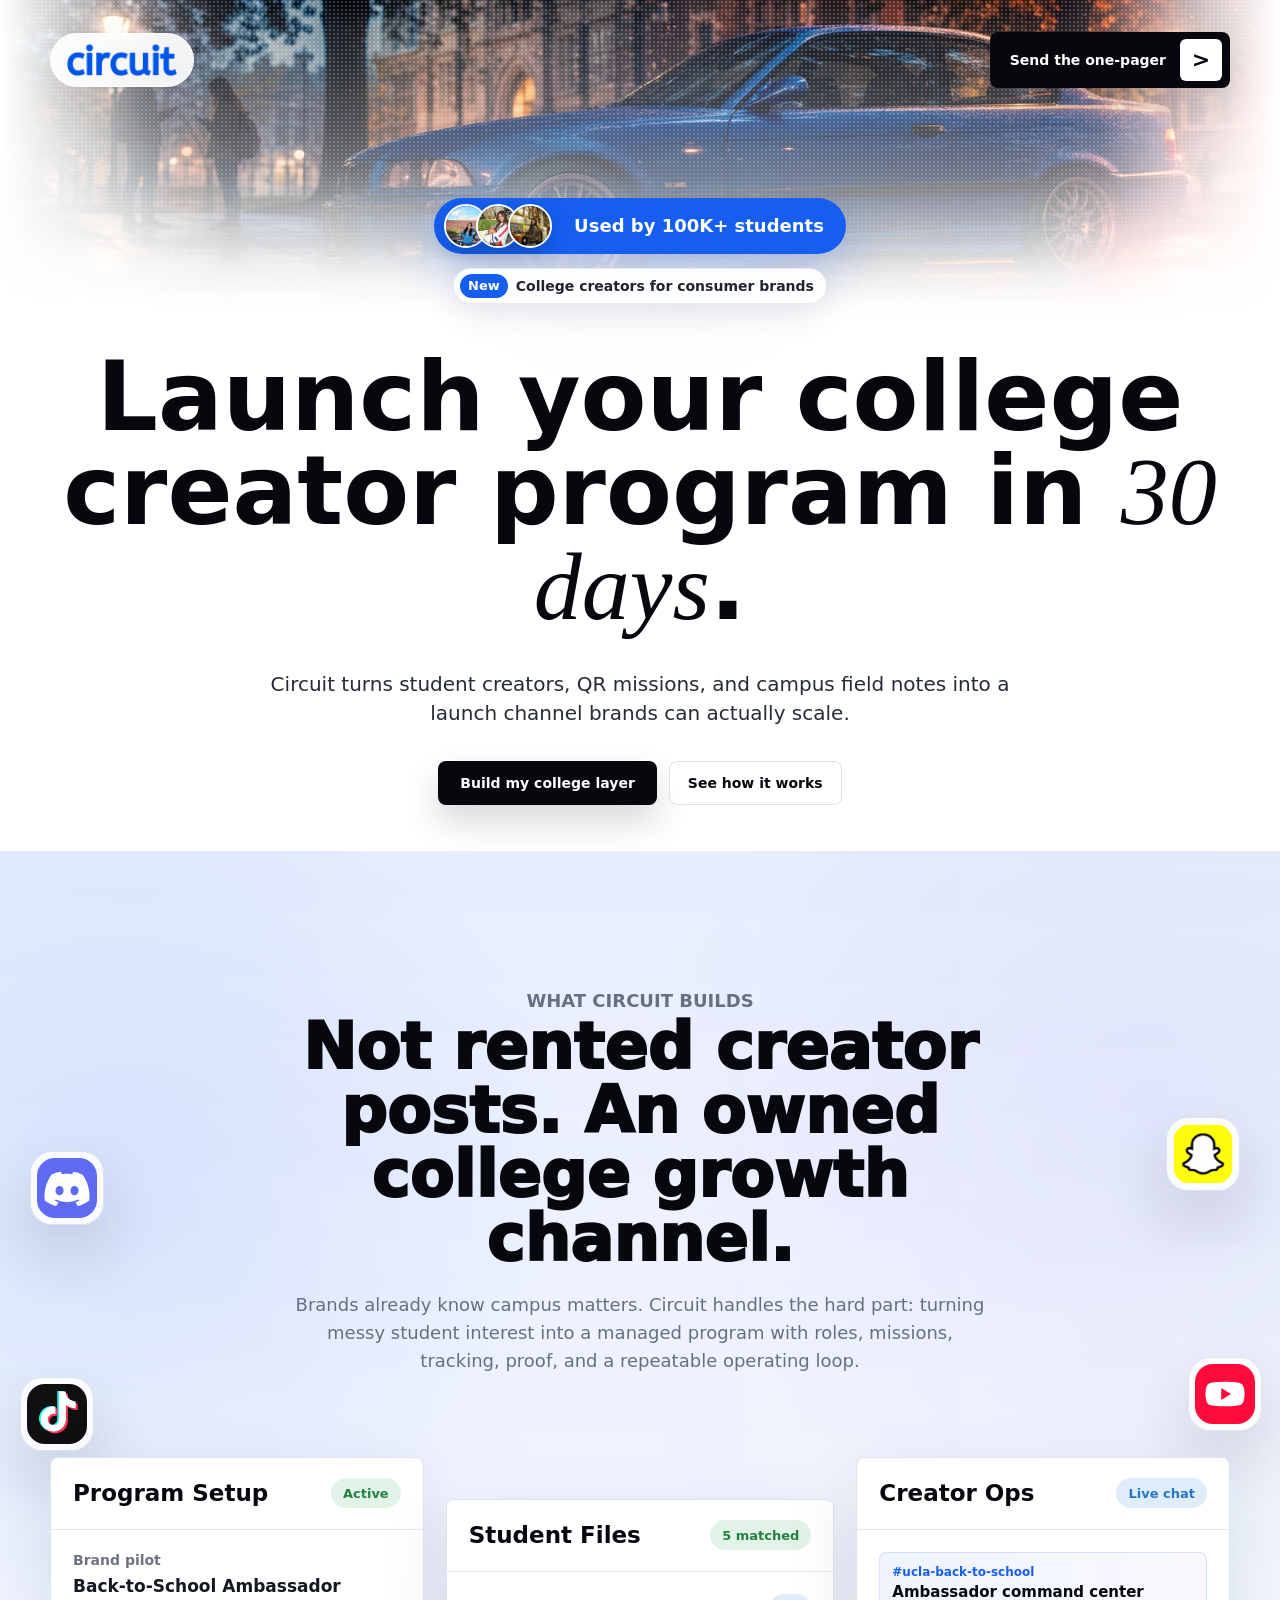
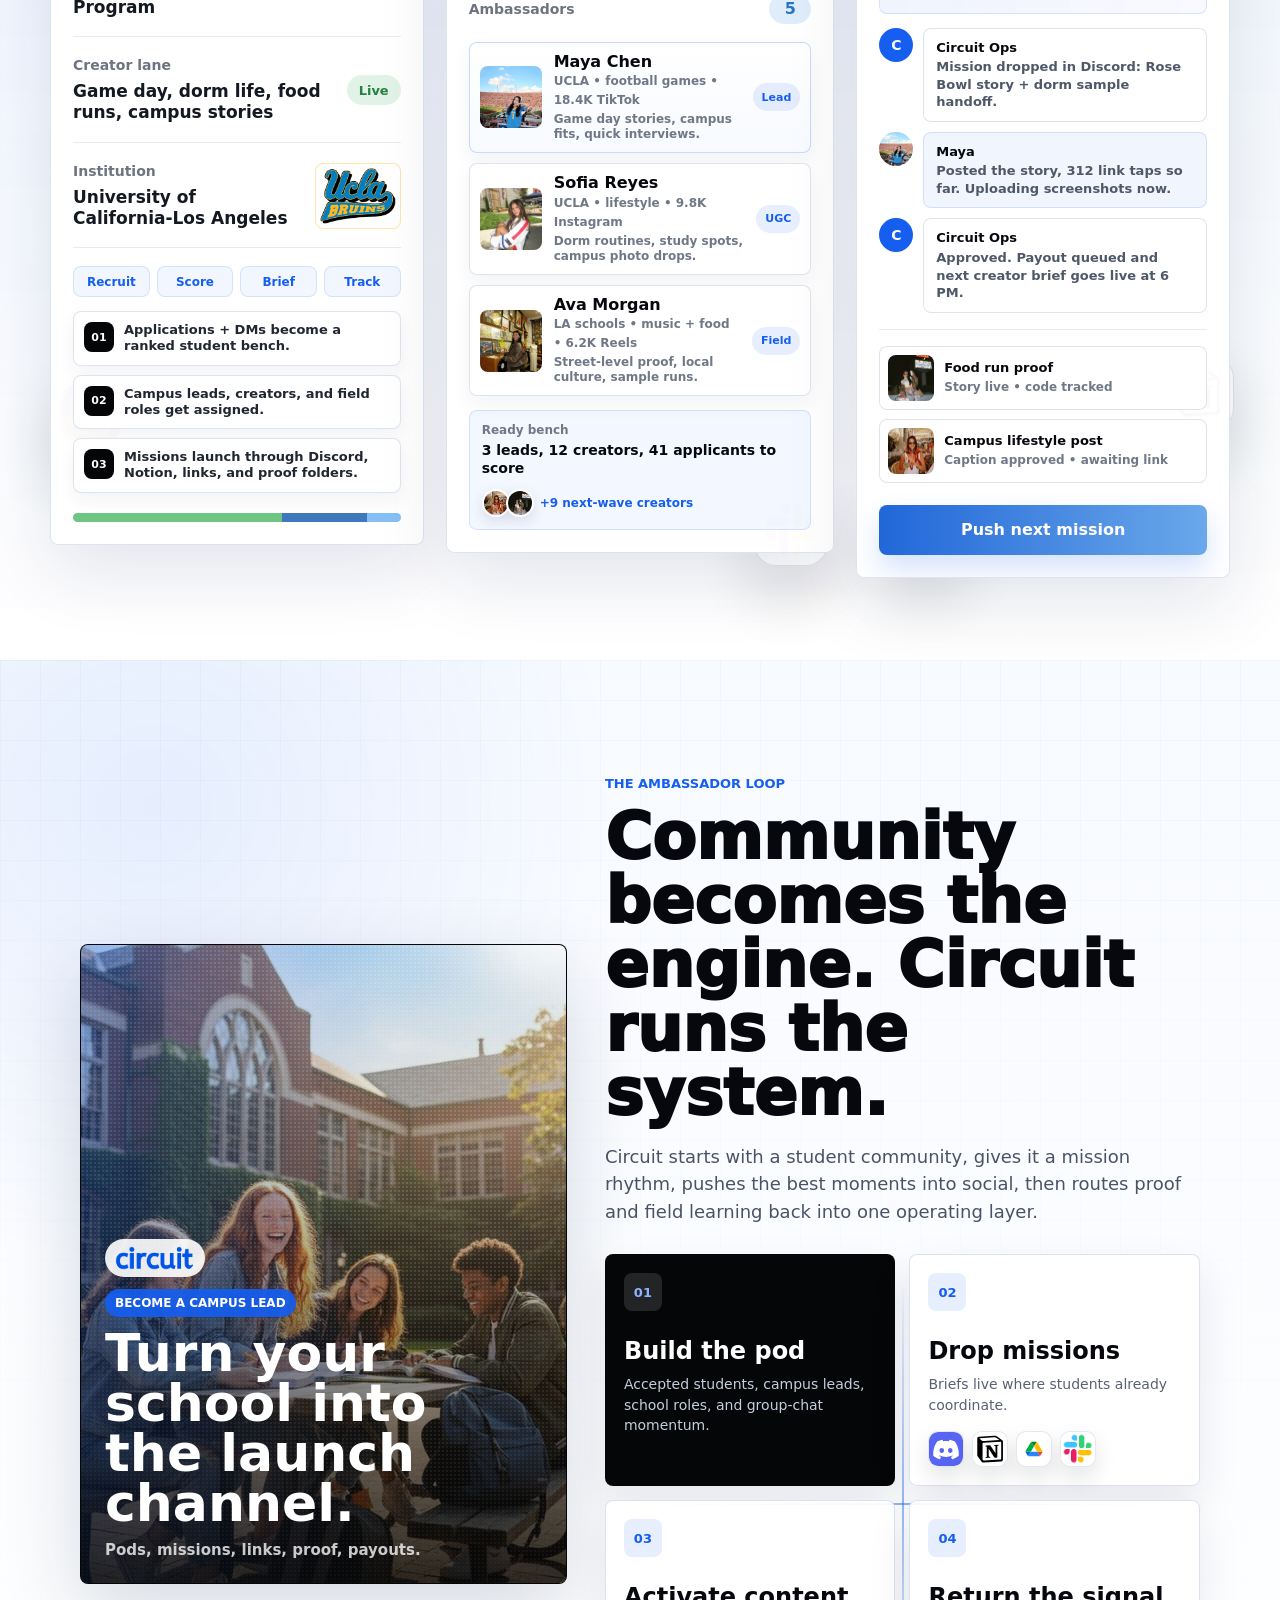
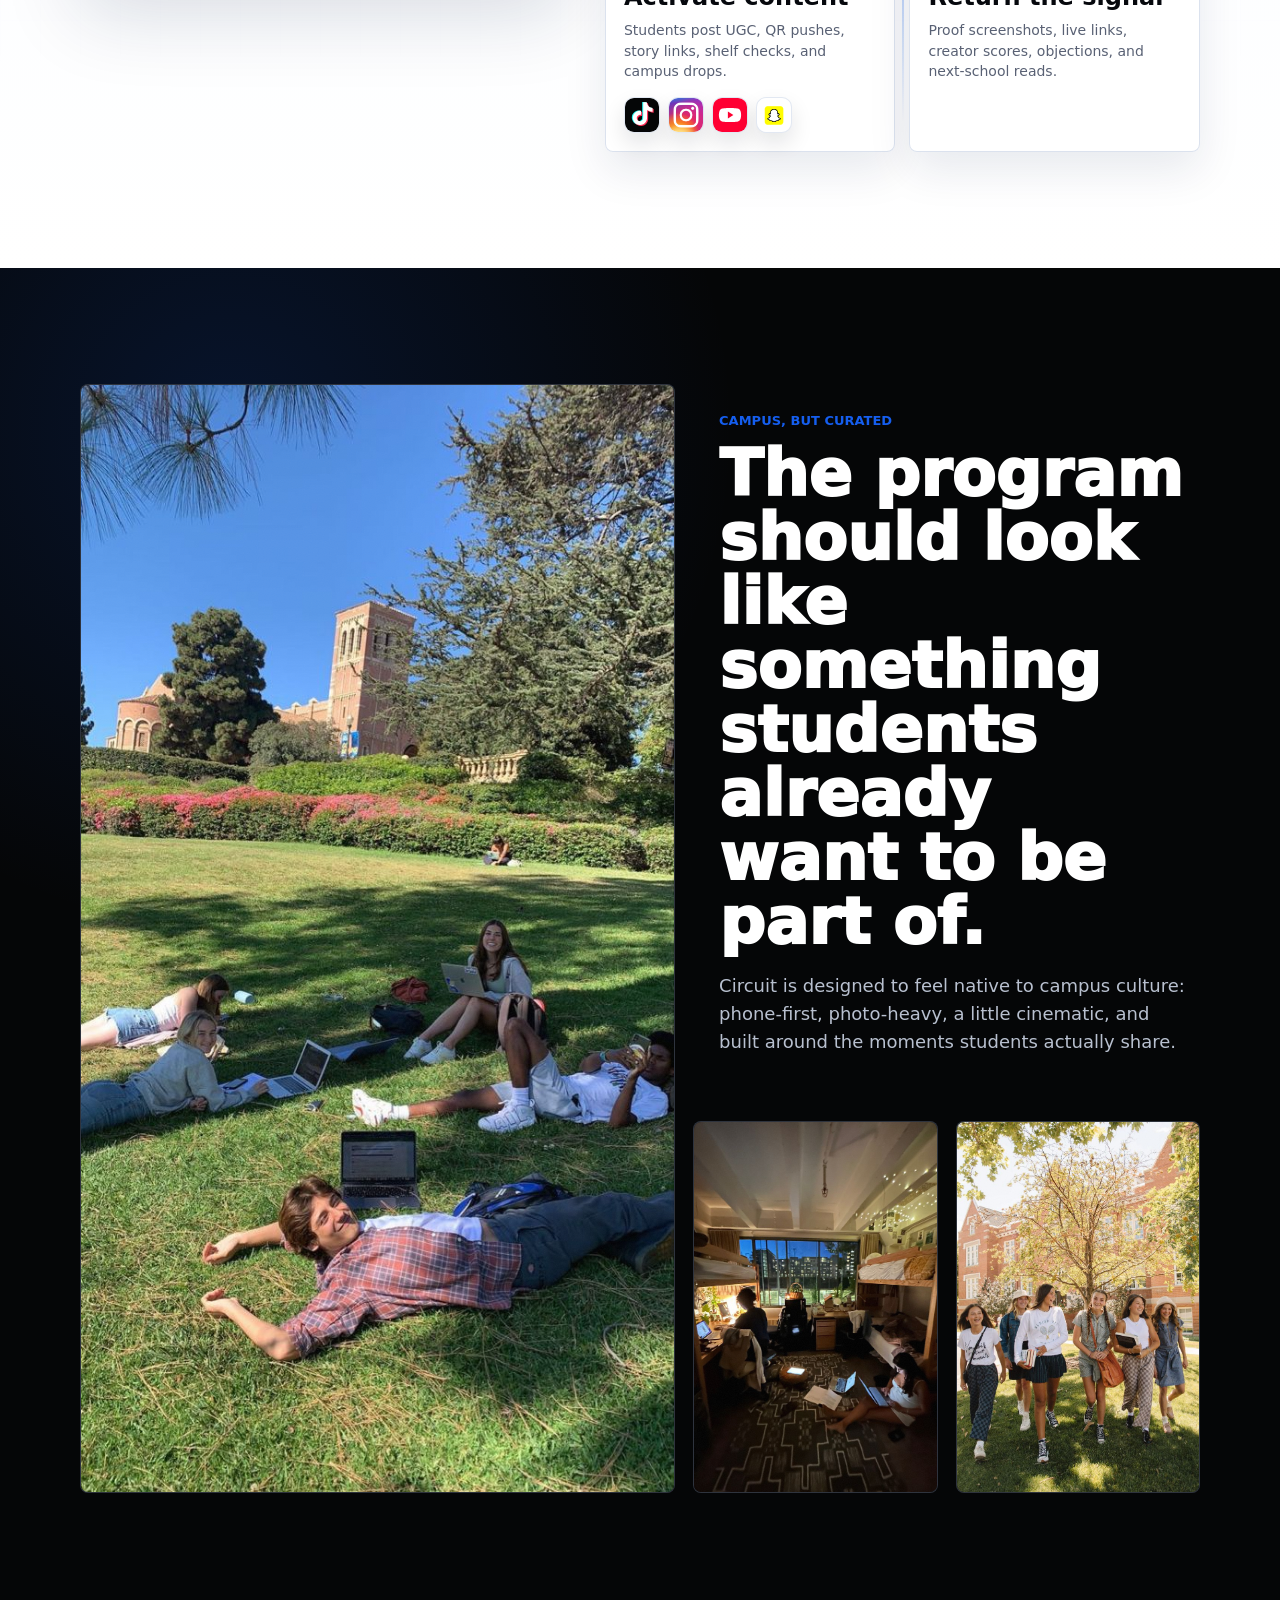
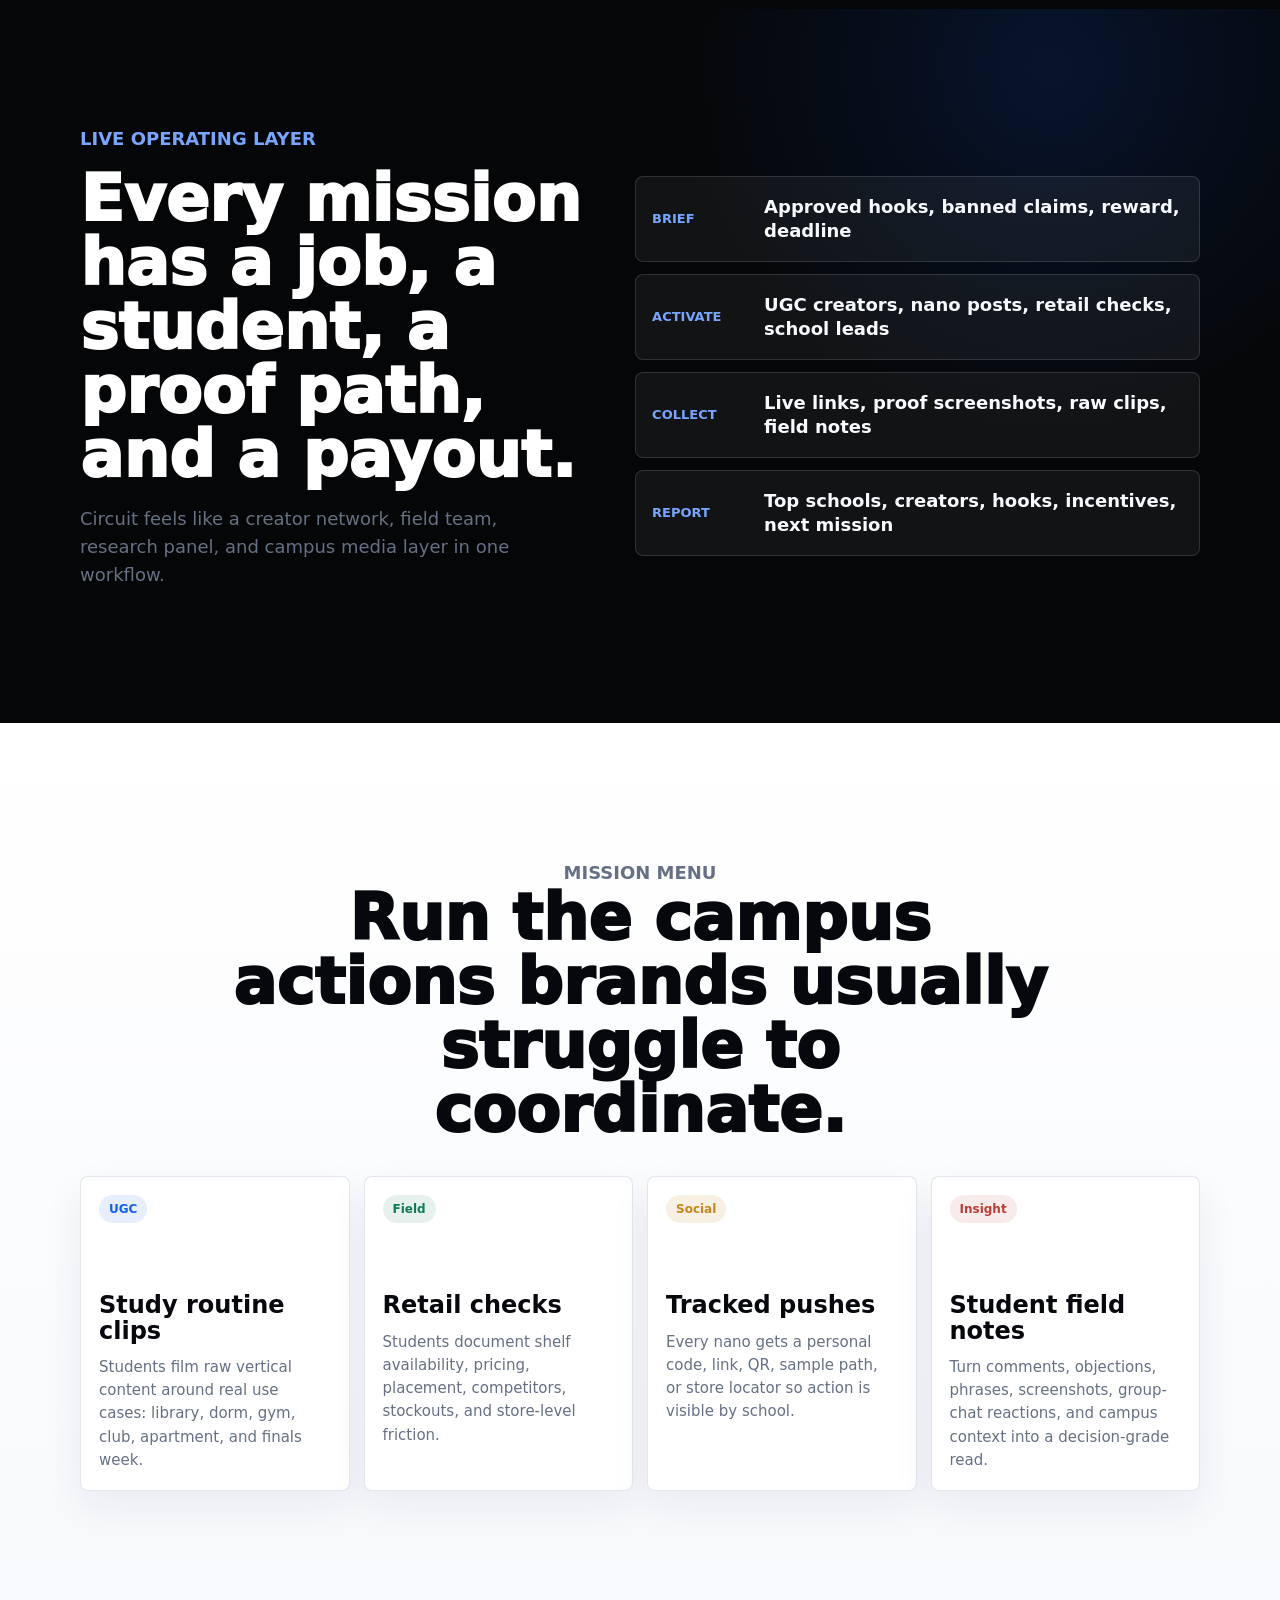
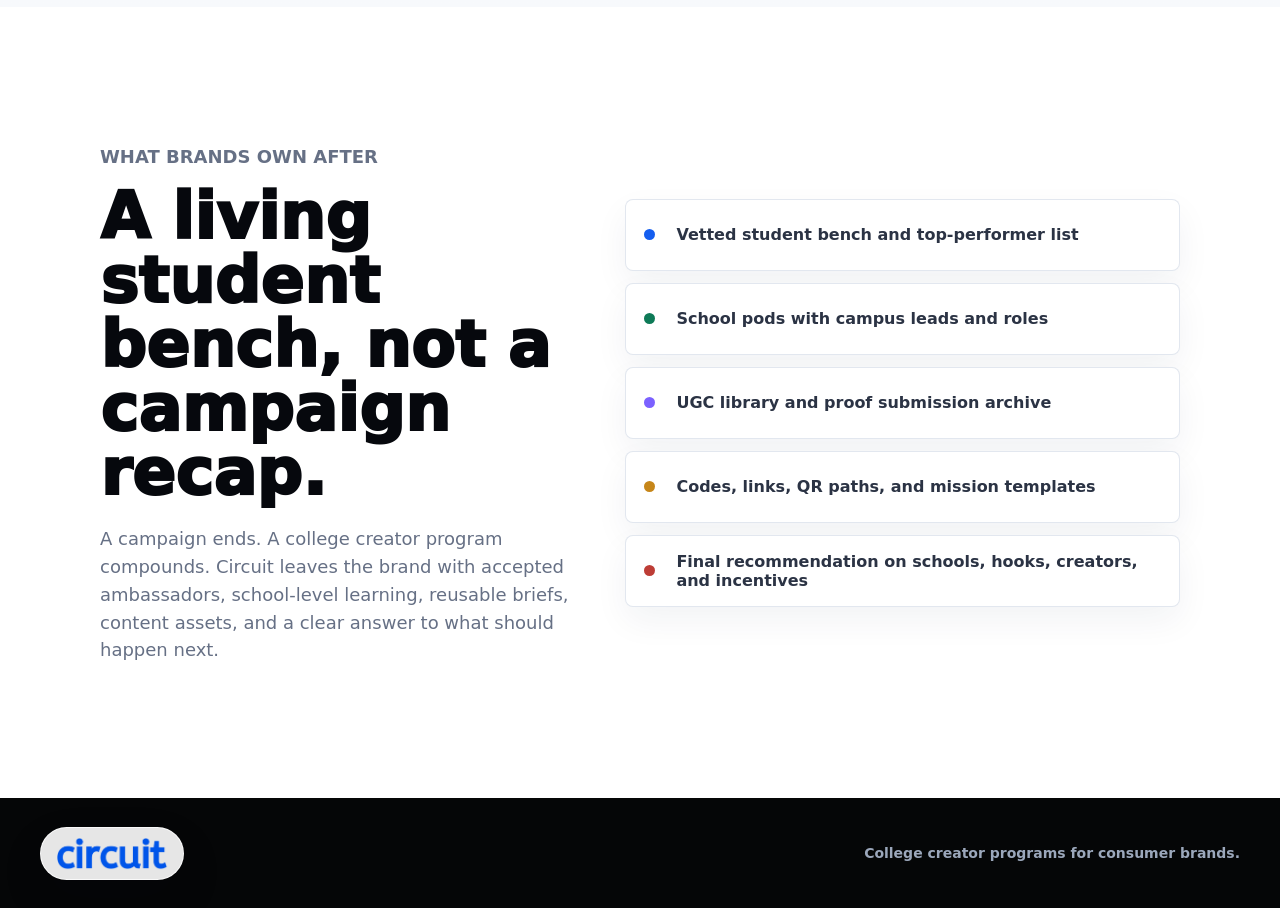
==== commit dad0e501: "Add Circuit onboarding flow" ====
--- a/index.html
+++ b/index.html
@@ -8,7 +8,7 @@
       name="description"
       content="Circuit builds and manages college creator programs for consumer brands: student ambassadors, UGC, school pods, tracked actions, and field intelligence."
     />
-    <link rel="icon" href="assets/circuit-wordmark.png" type="image/png" />
+    <link rel="icon" href="assets/circuit-mark.svg" type="image/svg+xml" />
     <link rel="stylesheet" href="styles.css" />
   </head>
   <body>
@@ -43,8 +43,8 @@
             launch channel brands can actually scale.
           </p>
           <div class="hero-actions" aria-label="Primary actions">
-            <a class="primary-button" href="mailto:hello@circuitcampus.com">Build my college layer</a>
-            <a class="ghost-button" href="#pilot">View the pilot</a>
+            <button class="primary-button" type="button" data-onboarding-open>Build my college layer</button>
+            <a class="ghost-button" href="#system">See how it works</a>
           </div>
         </div>
       </section>
@@ -399,47 +399,6 @@
         </div>
       </section>
 
-      <section class="section pilot-section" id="pilot" aria-labelledby="pilot-title">
-        <div class="pilot-panel">
-          <div>
-            <p class="eyebrow">Founding pilot</p>
-            <h2 id="pilot-title">30-Day College Channel Buildout</h2>
-            <p>
-              Built for founder-led consumer brands that want a real college read before
-              committing to a larger back-to-school activation.
-            </p>
-          </div>
-          <div class="price-card">
-            <span>First pilots</span>
-            <strong>$7.5K-$12K</strong>
-            <p>Setup, first-wave activation, UGC, field notes, tracked actions, and final report.</p>
-          </div>
-        </div>
-
-        <div class="pilot-grid">
-          <div>
-            <strong>100-250</strong>
-            <span>applicants or recruited candidates</span>
-          </div>
-          <div>
-            <strong>50-100</strong>
-            <span>accepted ambassadors and nanos</span>
-          </div>
-          <div>
-            <strong>5-10</strong>
-            <span>school pods or priority clusters</span>
-          </div>
-          <div>
-            <strong>10-25</strong>
-            <span>UGC clips or raw content assets</span>
-          </div>
-        </div>
-
-        <div class="final-cta">
-          <h2>Build the college layer before everyone else rents it.</h2>
-          <a class="primary-button" href="mailto:hello@circuitcampus.com">Send the one-pager</a>
-        </div>
-      </section>
     </main>
 
     <footer class="site-footer">
@@ -449,6 +408,161 @@
       <p>College creator programs for consumer brands.</p>
     </footer>
 
+    <div class="onboarding-shell" data-onboarding hidden>
+      <div class="onboarding-backdrop" data-onboarding-close></div>
+      <section
+        class="onboarding-modal"
+        role="dialog"
+        aria-modal="true"
+        aria-labelledby="onboarding-title"
+        aria-describedby="onboarding-description"
+      >
+        <header class="onboarding-header">
+          <div class="step-kicker">
+            <span></span>
+            <strong data-step-label>Step 1</strong>
+          </div>
+          <button class="onboarding-close" type="button" data-onboarding-close aria-label="Close onboarding">
+            &times;
+          </button>
+        </header>
+
+        <form class="onboarding-form" data-onboarding-form novalidate>
+          <div class="onboarding-progress" aria-hidden="true">
+            <span class="is-active"></span>
+            <span></span>
+            <span></span>
+            <span></span>
+            <span></span>
+          </div>
+
+          <div class="onboarding-step is-active" data-step="0">
+            <p class="modal-eyebrow">College layer intake</p>
+            <h2 id="onboarding-title">Let’s build your campus channel.</h2>
+            <p id="onboarding-description">
+              A few quick details so Circuit can map the right student bench, schools, and launch path.
+            </p>
+            <div class="form-grid two-column">
+              <label>
+                <span>First name *</span>
+                <input name="firstName" type="text" autocomplete="given-name" placeholder="Youssef" required />
+              </label>
+              <label>
+                <span>Last name *</span>
+                <input name="lastName" type="text" autocomplete="family-name" placeholder="Zouaoui" required />
+              </label>
+            </div>
+            <label>
+              <span>Work email *</span>
+              <input name="email" type="email" autocomplete="email" placeholder="you@brand.com" required />
+            </label>
+          </div>
+
+          <div class="onboarding-step" data-step="1">
+            <p class="modal-eyebrow">Brand details</p>
+            <h2>What are we launching on campus?</h2>
+            <p>Tell us what students should care about, then we’ll translate it into missions.</p>
+            <label>
+              <span>Company *</span>
+              <input name="company" type="text" autocomplete="organization" placeholder="Brand name" required />
+            </label>
+            <label>
+              <span>Website *</span>
+              <input name="website" type="url" inputmode="url" placeholder="https://brand.com" required />
+            </label>
+            <label>
+              <span>What do you sell? *</span>
+              <textarea name="product" rows="3" placeholder="A short line on the product, audience, and current channel." required></textarea>
+            </label>
+          </div>
+
+          <div class="onboarding-step" data-step="2">
+            <p class="modal-eyebrow">Program goal</p>
+            <h2>What should Circuit activate first?</h2>
+            <p>Select the starting motion. We can layer the rest in after the first sprint.</p>
+            <div class="choice-list" data-choice-group="goal">
+              <label class="choice-row">
+                <input type="radio" name="goal" value="Build an ambassador bench" required />
+                <span>
+                  <strong>Build an ambassador bench</strong>
+                  <small>Recruit, score, and organize student leads by school.</small>
+                </span>
+              </label>
+              <label class="choice-row">
+                <input type="radio" name="goal" value="Launch UGC missions" />
+                <span>
+                  <strong>Launch UGC missions</strong>
+                  <small>Turn creators into repeatable raw content and campus proof.</small>
+                </span>
+              </label>
+              <label class="choice-row">
+                <input type="radio" name="goal" value="Run campus insights" />
+                <span>
+                  <strong>Run campus insights</strong>
+                  <small>Collect field notes, objections, screenshots, and student reads.</small>
+                </span>
+              </label>
+            </div>
+          </div>
+
+          <div class="onboarding-step" data-step="3">
+            <p class="modal-eyebrow">Launch shape</p>
+            <h2>Where should the first wave happen?</h2>
+            <p>Keep it focused. The cleanest pilots usually start with a tight campus cluster.</p>
+            <label>
+              <span>Priority schools or regions *</span>
+              <input name="campuses" type="text" placeholder="UCLA, USC, NYU, SEC schools, or not sure yet" required />
+            </label>
+            <div class="choice-list" data-choice-group="timeline">
+              <label class="choice-row compact-choice">
+                <input type="radio" name="timeline" value="This month" required />
+                <span><strong>This month</strong><small>We need the first creators moving quickly.</small></span>
+              </label>
+              <label class="choice-row compact-choice">
+                <input type="radio" name="timeline" value="Back-to-school" />
+                <span><strong>Back-to-school</strong><small>Build now for a cleaner fall push.</small></span>
+              </label>
+              <label class="choice-row compact-choice">
+                <input type="radio" name="timeline" value="Exploring" />
+                <span><strong>Exploring</strong><small>We want to understand the right pilot.</small></span>
+              </label>
+            </div>
+          </div>
+
+          <div class="onboarding-step confirm-step" data-step="4">
+            <p class="modal-eyebrow">Google Meet request</p>
+            <h2>Confirm the campus layer.</h2>
+            <p>We’ll use this to send the right one-pager and a short Google Meet link.</p>
+            <div class="confirm-card" aria-label="Onboarding summary">
+              <div><span>Name</span><strong data-summary="name">-</strong></div>
+              <div><span>Email</span><strong data-summary="email">-</strong></div>
+              <div><span>Company</span><strong data-summary="company">-</strong></div>
+              <div><span>Goal</span><strong data-summary="goal">-</strong></div>
+              <div><span>Schools</span><strong data-summary="campuses">-</strong></div>
+              <div><span>Timeline</span><strong data-summary="timeline">-</strong></div>
+            </div>
+          </div>
+
+          <p class="form-error" data-form-error role="alert"></p>
+
+          <footer class="onboarding-footer">
+            <button class="onboarding-back" type="button" data-onboarding-back disabled>&larr; Back</button>
+            <button class="onboarding-next" type="button" data-onboarding-next>Continue <span>&rarr;</span></button>
+            <button class="onboarding-submit" type="submit" data-onboarding-submit hidden>
+              <svg class="meet-logo" viewBox="0 0 64 64" aria-hidden="true">
+                <path fill="#34A853" d="M8 18c0-3.3 2.7-6 6-6h24c3.3 0 6 2.7 6 6v28c0 3.3-2.7 6-6 6H14c-3.3 0-6-2.7-6-6V18Z" />
+                <path fill="#188038" d="M44 26 56 17.5c1.8-1.3 4 .1 4 2.3v24.4c0 2.2-2.5 3.5-4.2 2.1L44 37V26Z" />
+                <path fill="#FBBC04" d="M8 26h36v11H8V26Z" />
+                <path fill="#4285F4" d="M8 18c0-3.3 2.7-6 6-6h30v14H8v-8Z" />
+                <path fill="#EA4335" d="M8 37h36v9c0 3.3-2.7 6-6 6H14c-3.3 0-6-2.7-6-6v-9Z" />
+              </svg>
+              Request Google Meet
+            </button>
+          </footer>
+        </form>
+      </section>
+    </div>
+
     <script src="script.js"></script>
   </body>
 </html>
--- a/styles.css
+++ b/styles.css
@@ -20,6 +20,10 @@
   box-sizing: border-box;
 }
 
+[hidden] {
+  display: none !important;
+}
+
 html {
   scroll-behavior: smooth;
 }
@@ -80,12 +84,18 @@
   display: inline-flex;
   min-width: 0;
   align-items: center;
+  padding: 9px 15px;
+  border: 1px solid rgba(255, 255, 255, 0.76);
+  border-radius: 999px;
+  background: rgba(255, 255, 255, 0.9);
+  box-shadow: 0 18px 44px rgba(6, 8, 13, 0.12);
+  backdrop-filter: blur(16px);
   line-height: 1;
 }
 
 .brand-logo {
   display: block;
-  width: 122px;
+  width: 112px;
   height: auto;
 }
 
@@ -117,6 +127,8 @@
   font-size: 14px;
   font-weight: 820;
   line-height: 1;
+  appearance: none;
+  cursor: pointer;
 }
 
 .nav-cta {
@@ -142,6 +154,7 @@
 }
 
 .primary-button {
+  border: 0;
   padding: 0 22px;
   background: var(--ink);
   color: var(--white);
@@ -412,9 +425,7 @@
 .panel-top,
 .metric-row,
 .mission-line,
-.proof-band,
-.pilot-panel,
-.final-cta {
+.proof-band {
   display: flex;
   align-items: center;
 }
@@ -1028,15 +1039,13 @@
   gap: 5px;
 }
 
-.proof-band strong,
-.pilot-grid strong {
+.proof-band strong {
   color: var(--ink);
   font-size: 34px;
   line-height: 1;
 }
 
-.proof-band span,
-.pilot-grid span {
+.proof-band span {
   color: var(--muted);
   font-size: 13px;
   font-weight: 690;
@@ -1299,9 +1308,7 @@
 
 .section-heading p,
 .ops-main p,
-.results-copy p,
-.pilot-panel p,
-.final-cta p {
+.results-copy p {
   color: var(--muted);
   font-size: 18px;
   line-height: 1.55;
@@ -2085,9 +2092,7 @@
   grid-template-columns: repeat(4, 1fr);
 }
 
-.mission-card,
-.price-card,
-.pilot-grid div {
+.mission-card {
   border: 1px solid rgba(225, 230, 239, 0.96);
   border-radius: 8px;
   background: var(--white);
@@ -2125,13 +2130,11 @@
   align-items: center;
 }
 
-.ops-main h2,
-.final-cta h2 {
+.ops-main h2 {
   color: var(--white);
 }
 
-.ops-main .eyebrow,
-.pilot-section .eyebrow {
+.ops-main .eyebrow {
   color: #78a5ff;
 }
 
@@ -2273,100 +2276,383 @@
   font-weight: 760;
 }
 
-.pilot-section {
-  order: 9;
-  padding-bottom: 30px;
+body.modal-open {
+  overflow: hidden;
+}
+
+.onboarding-shell[hidden] {
+  display: none;
+}
+
+.onboarding-shell {
+  position: fixed;
+  inset: 0;
+  z-index: 80;
+  display: grid;
+  place-items: center;
+  padding: 28px;
+  color: #fff;
+}
+
+.onboarding-backdrop {
+  position: absolute;
+  inset: 0;
   background:
-    linear-gradient(180deg, #050607 0%, #070b12 100%);
-  color: #fff;
-}
-
-.pilot-panel {
-  width: min(1120px, 100%);
+    radial-gradient(circle at 18% 20%, rgba(21, 94, 239, 0.22), transparent 30%),
+    radial-gradient(circle at 84% 12%, rgba(255, 183, 27, 0.16), transparent 26%),
+    rgba(3, 4, 9, 0.78);
+  backdrop-filter: blur(18px);
+}
+
+.onboarding-modal {
+  position: relative;
+  z-index: 1;
+  width: min(980px, calc(100vw - 36px));
+  max-height: min(820px, calc(100vh - 42px));
+  overflow: hidden;
+  border: 1px solid rgba(255, 255, 255, 0.14);
+  border-radius: 34px;
+  background:
+    radial-gradient(circle at 76% 42%, rgba(21, 94, 239, 0.16), transparent 36%),
+    radial-gradient(circle at 28% 78%, rgba(123, 97, 255, 0.16), transparent 34%),
+    linear-gradient(135deg, rgba(21, 17, 34, 0.98), rgba(17, 25, 40, 0.98) 58%, rgba(19, 13, 32, 0.98));
+  box-shadow: 0 34px 110px rgba(0, 0, 0, 0.48);
+}
+
+.onboarding-header {
+  display: flex;
+  min-height: 78px;
+  align-items: center;
   justify-content: space-between;
-  gap: 34px;
-  margin: 0 auto 16px;
-}
-
-.pilot-panel > div:first-child {
-  max-width: 690px;
-}
-
-.pilot-panel h2 {
-  color: #fff;
-}
-
-.price-card {
-  width: 304px;
-  flex: 0 0 auto;
-  padding: 20px;
-  border-color: rgba(255, 255, 255, 0.14);
-  background: rgba(255, 255, 255, 0.08);
-  box-shadow: none;
-}
-
-.price-card span {
-  color: #9ebcff;
-  font-size: 13px;
-  font-weight: 800;
-}
-
-.price-card strong {
+  gap: 20px;
+  padding: 0 38px;
+  border-bottom: 1px solid rgba(255, 255, 255, 0.09);
+  background: rgba(255, 255, 255, 0.02);
+}
+
+.step-kicker {
+  display: inline-flex;
+  align-items: center;
+  gap: 14px;
+  color: rgba(255, 255, 255, 0.72);
+  font-size: 16px;
+  font-weight: 900;
+  letter-spacing: 0.16em;
+  text-transform: uppercase;
+}
+
+.step-kicker span {
   display: block;
-  margin: 10px 0;
-  color: #fff;
+  width: 10px;
+  height: 10px;
+  border-radius: 999px;
+  background: #7b61ff;
+  box-shadow: 0 0 0 6px rgba(123, 97, 255, 0.13);
+}
+
+.onboarding-close {
+  display: grid;
+  width: 42px;
+  height: 42px;
+  place-items: center;
+  border: 0;
+  border-radius: 999px;
+  background: transparent;
+  color: rgba(255, 255, 255, 0.62);
+  cursor: pointer;
   font-size: 34px;
   line-height: 1;
 }
 
-.price-card p {
+.onboarding-close:hover {
+  background: rgba(255, 255, 255, 0.08);
+  color: #fff;
+}
+
+.onboarding-form {
+  display: grid;
+  max-height: calc(min(820px, calc(100vh - 42px)) - 78px);
+  overflow-y: auto;
+  padding: 34px 42px 34px;
+}
+
+.onboarding-progress {
+  display: grid;
+  grid-template-columns: repeat(5, 1fr);
+  gap: 8px;
+  margin-bottom: 34px;
+}
+
+.onboarding-progress span {
+  height: 4px;
+  border-radius: 999px;
+  background: rgba(255, 255, 255, 0.1);
+}
+
+.onboarding-progress span.is-active {
+  background: linear-gradient(90deg, #155eef, #7b61ff);
+}
+
+.onboarding-step {
+  display: none;
+  min-height: 390px;
+  gap: 18px;
+}
+
+.onboarding-step.is-active {
+  display: grid;
+}
+
+.modal-eyebrow {
+  margin: 0 0 -4px;
+  color: #78a5ff;
+  font-size: 12px;
+  font-weight: 900;
+  letter-spacing: 0.14em;
+  text-transform: uppercase;
+}
+
+.onboarding-step h2 {
+  max-width: 720px;
   margin: 0;
-  color: #b7c2d6;
+  color: #fff;
+  font-size: 44px;
+  line-height: 1.02;
+  font-weight: 760;
+}
+
+.onboarding-step p {
+  max-width: 680px;
+  margin: 0 0 10px;
+  color: rgba(255, 255, 255, 0.58);
+  font-size: 18px;
+  line-height: 1.45;
+  font-weight: 560;
+}
+
+.form-grid {
+  display: grid;
+  gap: 16px;
+}
+
+.two-column {
+  grid-template-columns: 1fr 1fr;
+}
+
+.onboarding-form label {
+  display: grid;
+  gap: 10px;
+}
+
+.onboarding-form label > span {
+  color: rgba(255, 255, 255, 0.82);
+  font-size: 13px;
+  font-weight: 900;
+  letter-spacing: 0.12em;
+  text-transform: uppercase;
+}
+
+.onboarding-form input,
+.onboarding-form textarea {
+  width: 100%;
+  border: 1px solid rgba(255, 255, 255, 0.14);
+  border-radius: 12px;
+  background: rgba(255, 255, 255, 0.055);
+  color: #fff;
+  outline: none;
+  box-shadow: inset 0 1px 0 rgba(255, 255, 255, 0.04);
+}
+
+.onboarding-form input {
+  height: 58px;
+  padding: 0 18px;
+}
+
+.onboarding-form textarea {
+  min-height: 118px;
+  resize: vertical;
+  padding: 16px 18px;
+}
+
+.onboarding-form input::placeholder,
+.onboarding-form textarea::placeholder {
+  color: rgba(255, 255, 255, 0.32);
+}
+
+.onboarding-form input:focus,
+.onboarding-form textarea:focus {
+  border-color: rgba(120, 165, 255, 0.82);
+  box-shadow:
+    0 0 0 4px rgba(21, 94, 239, 0.14),
+    inset 0 1px 0 rgba(255, 255, 255, 0.05);
+}
+
+.choice-list {
+  display: grid;
+  gap: 12px;
+}
+
+.choice-row {
+  position: relative;
+  display: grid;
+  min-height: 88px;
+  grid-template-columns: 1fr 32px;
+  gap: 18px;
+  align-items: center;
+  padding: 18px 20px;
+  border: 1px solid rgba(255, 255, 255, 0.13);
+  border-radius: 14px;
+  background: rgba(255, 255, 255, 0.052);
+  cursor: pointer;
+}
+
+.compact-choice {
+  min-height: 74px;
+}
+
+.choice-row input {
+  position: absolute;
+  opacity: 0;
+  pointer-events: none;
+}
+
+.choice-row > span {
+  display: grid;
+  gap: 6px;
+}
+
+.choice-row strong {
+  color: rgba(255, 255, 255, 0.9);
+  font-size: 20px;
+  line-height: 1.1;
+}
+
+.choice-row small {
+  color: rgba(255, 255, 255, 0.48);
   font-size: 14px;
-  line-height: 1.45;
-}
-
-.pilot-grid {
-  display: grid;
-  width: min(1120px, 100%);
-  grid-template-columns: repeat(4, 1fr);
+  line-height: 1.35;
+}
+
+.choice-row::after {
+  width: 24px;
+  height: 24px;
+  border: 3px solid rgba(255, 255, 255, 0.26);
+  border-radius: 999px;
+  content: "";
+}
+
+.choice-row:has(input:checked) {
+  border-color: rgba(120, 165, 255, 0.86);
+  background:
+    linear-gradient(135deg, rgba(21, 94, 239, 0.2), rgba(123, 97, 255, 0.16)),
+    rgba(255, 255, 255, 0.06);
+}
+
+.choice-row:has(input:checked)::after {
+  border-color: #fff;
+  box-shadow: inset 0 0 0 5px #155eef;
+}
+
+.confirm-card {
+  overflow: hidden;
+  border: 1px solid rgba(255, 255, 255, 0.12);
+  border-radius: 18px;
+  background: rgba(255, 255, 255, 0.052);
+}
+
+.confirm-card div {
+  display: grid;
+  min-height: 58px;
+  grid-template-columns: 170px 1fr;
+  gap: 18px;
+  align-items: center;
+  padding: 14px 18px;
+}
+
+.confirm-card div + div {
+  border-top: 1px solid rgba(255, 255, 255, 0.08);
+}
+
+.confirm-card span {
+  color: rgba(255, 255, 255, 0.46);
+  font-weight: 720;
+}
+
+.confirm-card strong {
+  color: #fff;
+  font-weight: 820;
+  overflow-wrap: anywhere;
+  text-align: right;
+}
+
+.form-error {
+  min-height: 24px;
+  margin: 6px 0 0;
+  color: #ff7b7b;
+  font-size: 15px;
+  font-weight: 780;
+}
+
+.onboarding-footer {
+  display: flex;
+  align-items: center;
+  justify-content: space-between;
+  gap: 16px;
+  margin-top: 22px;
+  padding-top: 24px;
+  border-top: 1px solid rgba(255, 255, 255, 0.08);
+}
+
+.onboarding-back,
+.onboarding-next,
+.onboarding-submit {
+  display: inline-flex;
+  min-height: 58px;
+  align-items: center;
+  justify-content: center;
   gap: 12px;
-  margin: 0 auto 18px;
-}
-
-.pilot-grid div {
-  display: grid;
-  min-height: 132px;
-  gap: 10px;
-  align-content: center;
-  padding: 18px;
-  border-color: rgba(255, 255, 255, 0.12);
-  background: rgba(255, 255, 255, 0.06);
-  box-shadow: none;
-}
-
-.pilot-grid strong {
+  border: 0;
+  border-radius: 999px;
+  cursor: pointer;
+  font-weight: 900;
+  line-height: 1;
+}
+
+.onboarding-back {
+  padding: 0;
+  background: transparent;
+  color: rgba(255, 255, 255, 0.48);
+  font-size: 18px;
+}
+
+.onboarding-back:not(:disabled):hover {
   color: #fff;
 }
 
-.pilot-grid span {
-  color: #b7c2d6;
-}
-
-.final-cta {
-  width: min(1120px, 100%);
-  justify-content: space-between;
-  gap: 24px;
-  margin: 0 auto;
-  padding: 28px;
-  border: 1px solid rgba(255, 255, 255, 0.14);
-  border-radius: 8px;
-  background: #0c1018;
-}
-
-.final-cta h2 {
-  max-width: 680px;
-  font-size: 58px;
+.onboarding-back:disabled {
+  cursor: default;
+  opacity: 0.42;
+}
+
+.onboarding-next,
+.onboarding-submit {
+  min-width: 196px;
+  padding: 0 26px;
+  background: #fff;
+  color: #050607;
+  box-shadow: 0 18px 38px rgba(0, 0, 0, 0.22);
+  font-size: 18px;
+}
+
+.onboarding-next:hover,
+.onboarding-submit:hover {
+  transform: translateY(-1px);
+}
+
+.meet-logo {
+  width: 28px;
+  height: 28px;
+  flex: 0 0 auto;
 }
 
 .site-footer {
@@ -2541,8 +2827,6 @@
   }
 
   .proof-band,
-  .pilot-panel,
-  .final-cta,
   .site-footer {
     flex-direction: column;
     align-items: stretch;
@@ -2565,8 +2849,7 @@
   .system-showcase,
   .mission-grid,
   .ops-board,
-  .results-section,
-  .pilot-grid {
+  .results-section {
     grid-template-columns: 1fr 1fr;
   }
 
@@ -2652,10 +2935,6 @@
   .results-section,
   .ops-board {
     gap: 28px;
-  }
-
-  .price-card {
-    width: 100%;
   }
 }
 
@@ -2669,10 +2948,11 @@
 
   .brand {
     min-width: 0;
+    padding: 8px 12px;
   }
 
   .brand-logo {
-    width: 98px;
+    width: 90px;
   }
 
   .nav-cta {
@@ -2906,8 +3186,7 @@
   .hero-copy,
   .section-heading p,
   .ops-main p,
-  .results-copy p,
-  .pilot-panel p {
+  .results-copy p {
     font-size: 16px;
   }
 
@@ -2934,7 +3213,6 @@
   .mission-grid,
   .ops-board,
   .results-section,
-  .pilot-grid,
   .editorial-grid,
   .editorial-stack,
   .loop-map {
@@ -3041,10 +3319,6 @@
     font-size: 38px;
   }
 
-  .final-cta h2 {
-    font-size: 36px;
-  }
-
   .editorial-wide,
   .editorial-stack .editorial-shot {
     min-height: 270px;
@@ -3062,12 +3336,100 @@
     padding-left: 16px;
     padding-right: 16px;
   }
-
-  .final-cta {
-    padding: 22px;
-  }
-
   .site-footer {
     padding: 24px 20px;
   }
 }
+
+@media (max-width: 680px) {
+  .onboarding-shell {
+    align-items: stretch;
+    padding: 10px;
+  }
+
+  .onboarding-modal {
+    width: 100%;
+    max-height: calc(100vh - 20px);
+    border-radius: 24px;
+  }
+
+  .onboarding-header {
+    min-height: 64px;
+    padding: 0 18px;
+  }
+
+  .step-kicker {
+    gap: 10px;
+    font-size: 13px;
+  }
+
+  .onboarding-form {
+    max-height: calc(100vh - 84px);
+    padding: 22px 18px 20px;
+  }
+
+  .onboarding-progress {
+    margin-bottom: 24px;
+  }
+
+  .onboarding-step {
+    min-height: auto;
+    gap: 14px;
+  }
+
+  .onboarding-step h2 {
+    font-size: 32px;
+  }
+
+  .onboarding-step p {
+    font-size: 15px;
+  }
+
+  .two-column {
+    grid-template-columns: 1fr;
+  }
+
+  .onboarding-form input {
+    height: 54px;
+  }
+
+  .choice-row {
+    min-height: 78px;
+    grid-template-columns: 1fr 28px;
+    padding: 15px;
+  }
+
+  .choice-row strong {
+    font-size: 17px;
+  }
+
+  .choice-row small {
+    font-size: 13px;
+  }
+
+  .confirm-card div {
+    grid-template-columns: 1fr;
+    gap: 6px;
+  }
+
+  .confirm-card strong {
+    text-align: left;
+  }
+
+  .onboarding-footer {
+    align-items: stretch;
+    flex-direction: column-reverse;
+    gap: 12px;
+  }
+
+  .onboarding-next,
+  .onboarding-submit {
+    width: 100%;
+    min-width: 0;
+  }
+
+  .onboarding-back {
+    min-height: 38px;
+    justify-content: flex-start;
+  }
+}
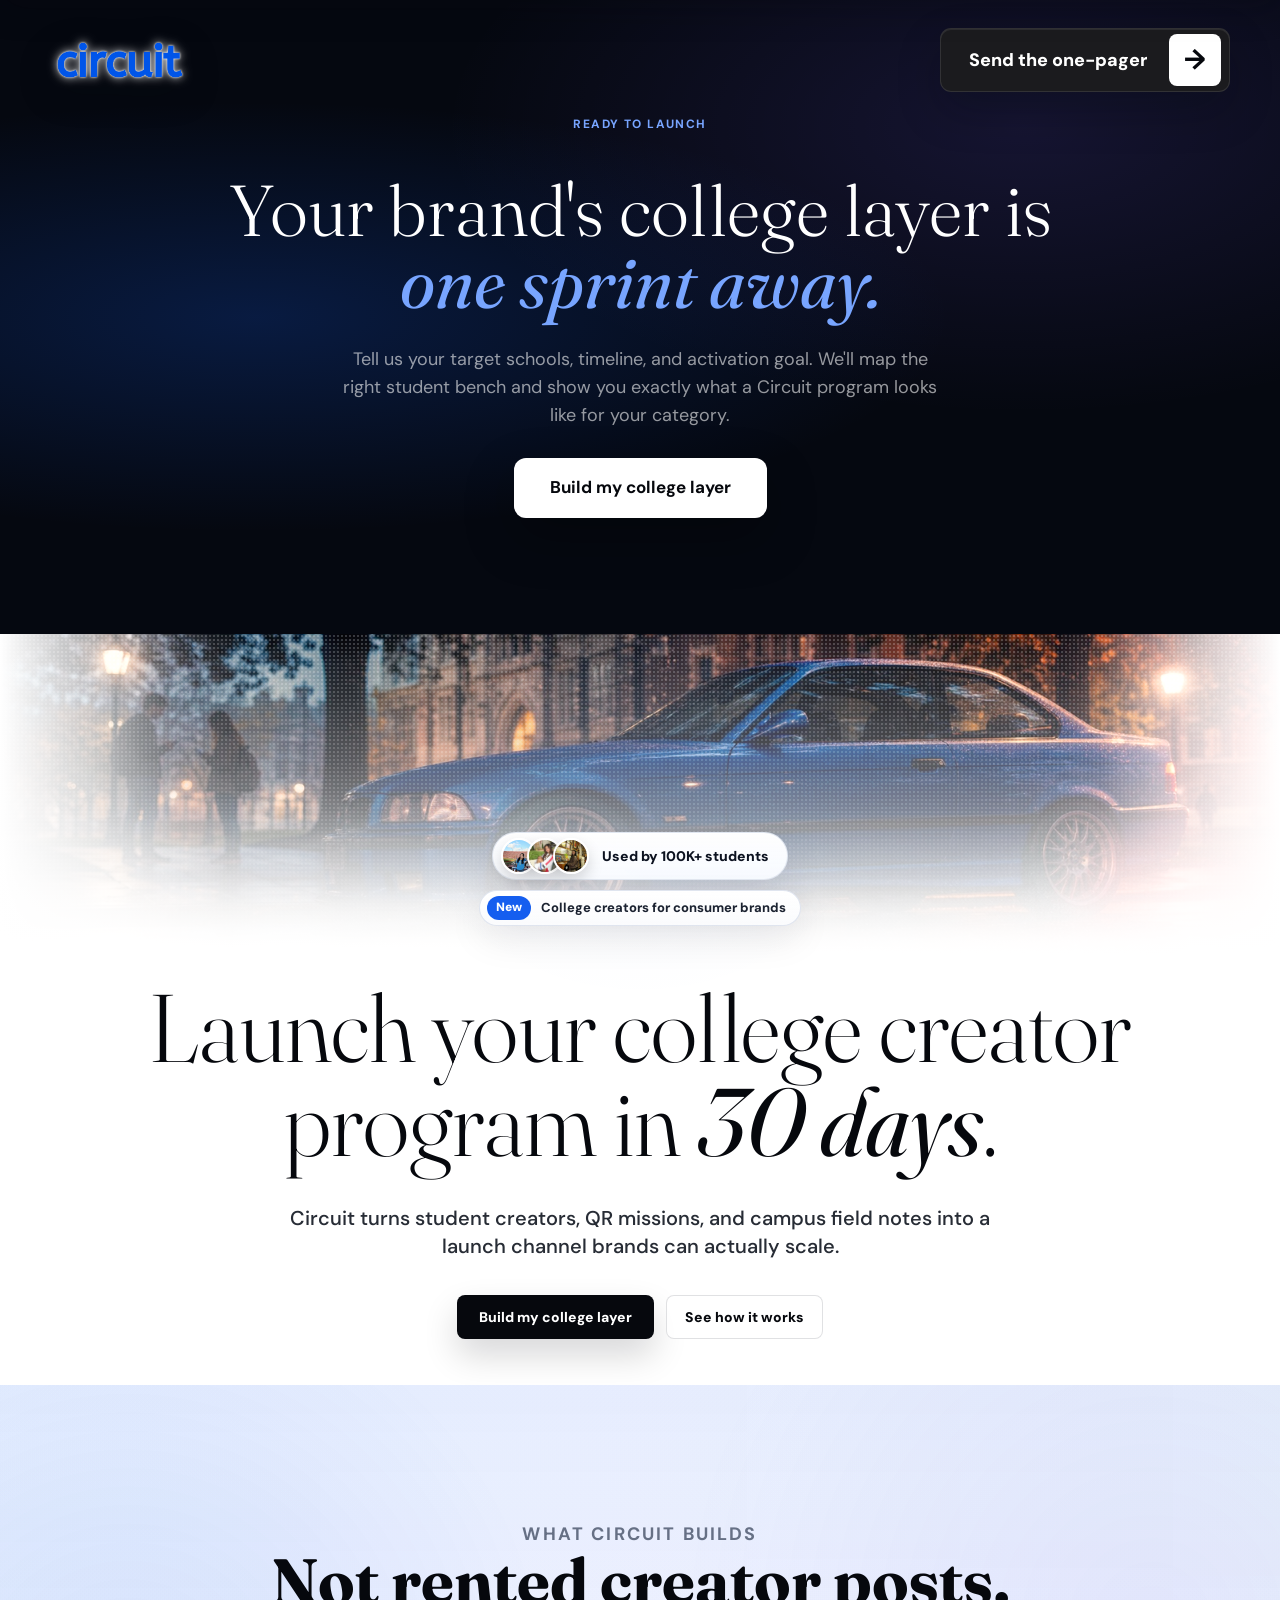
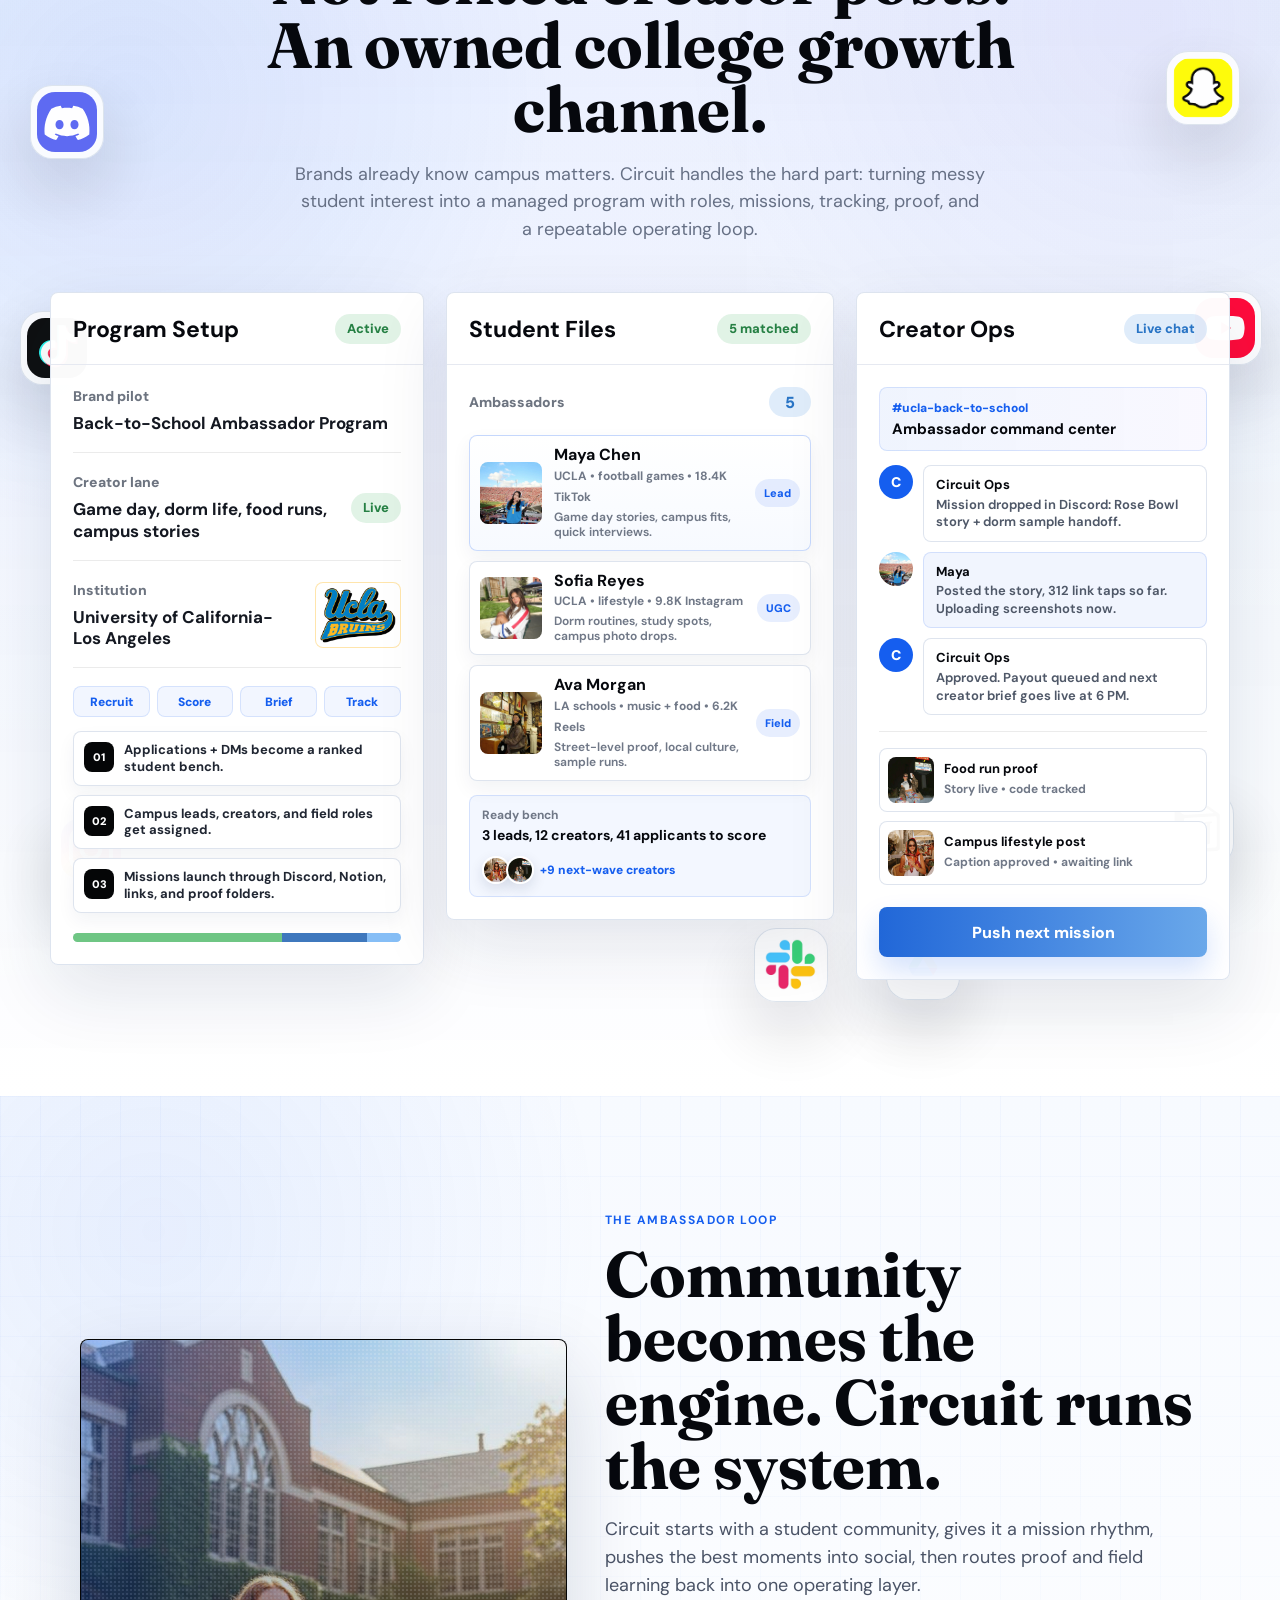
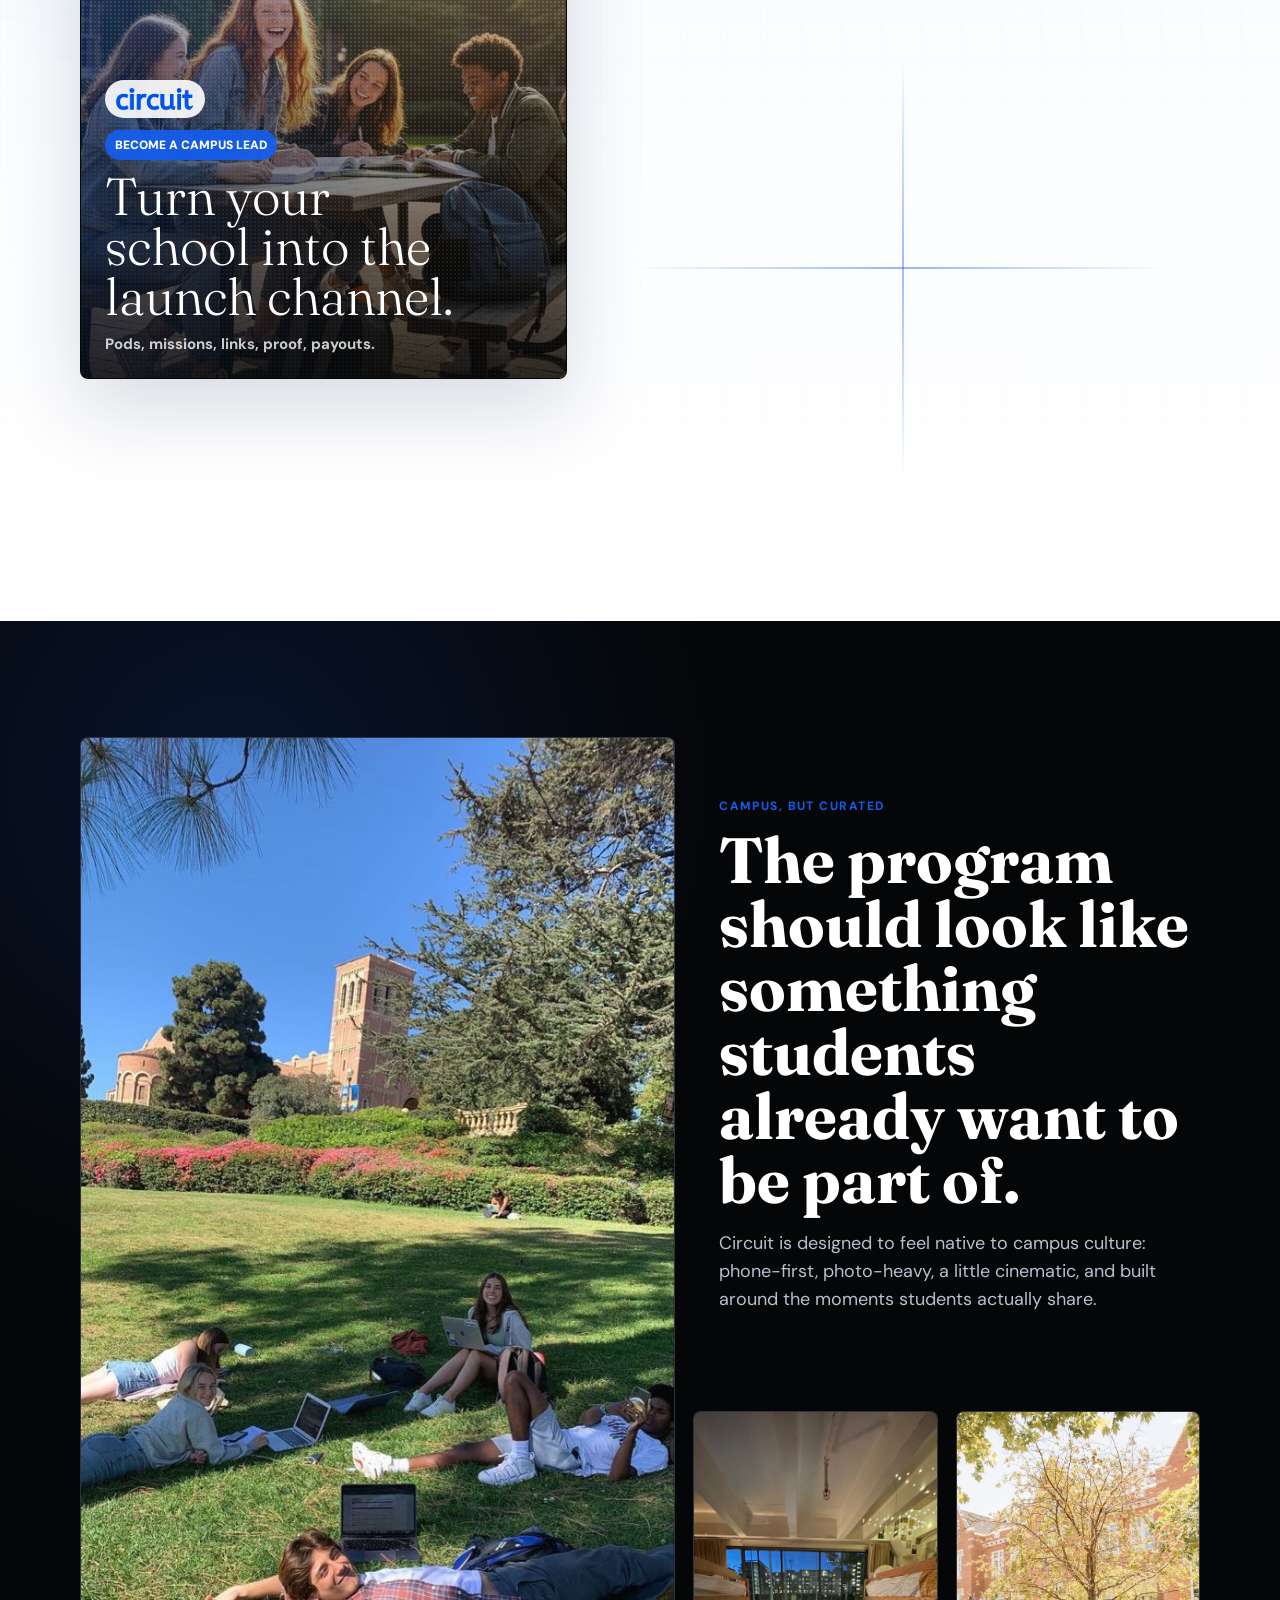
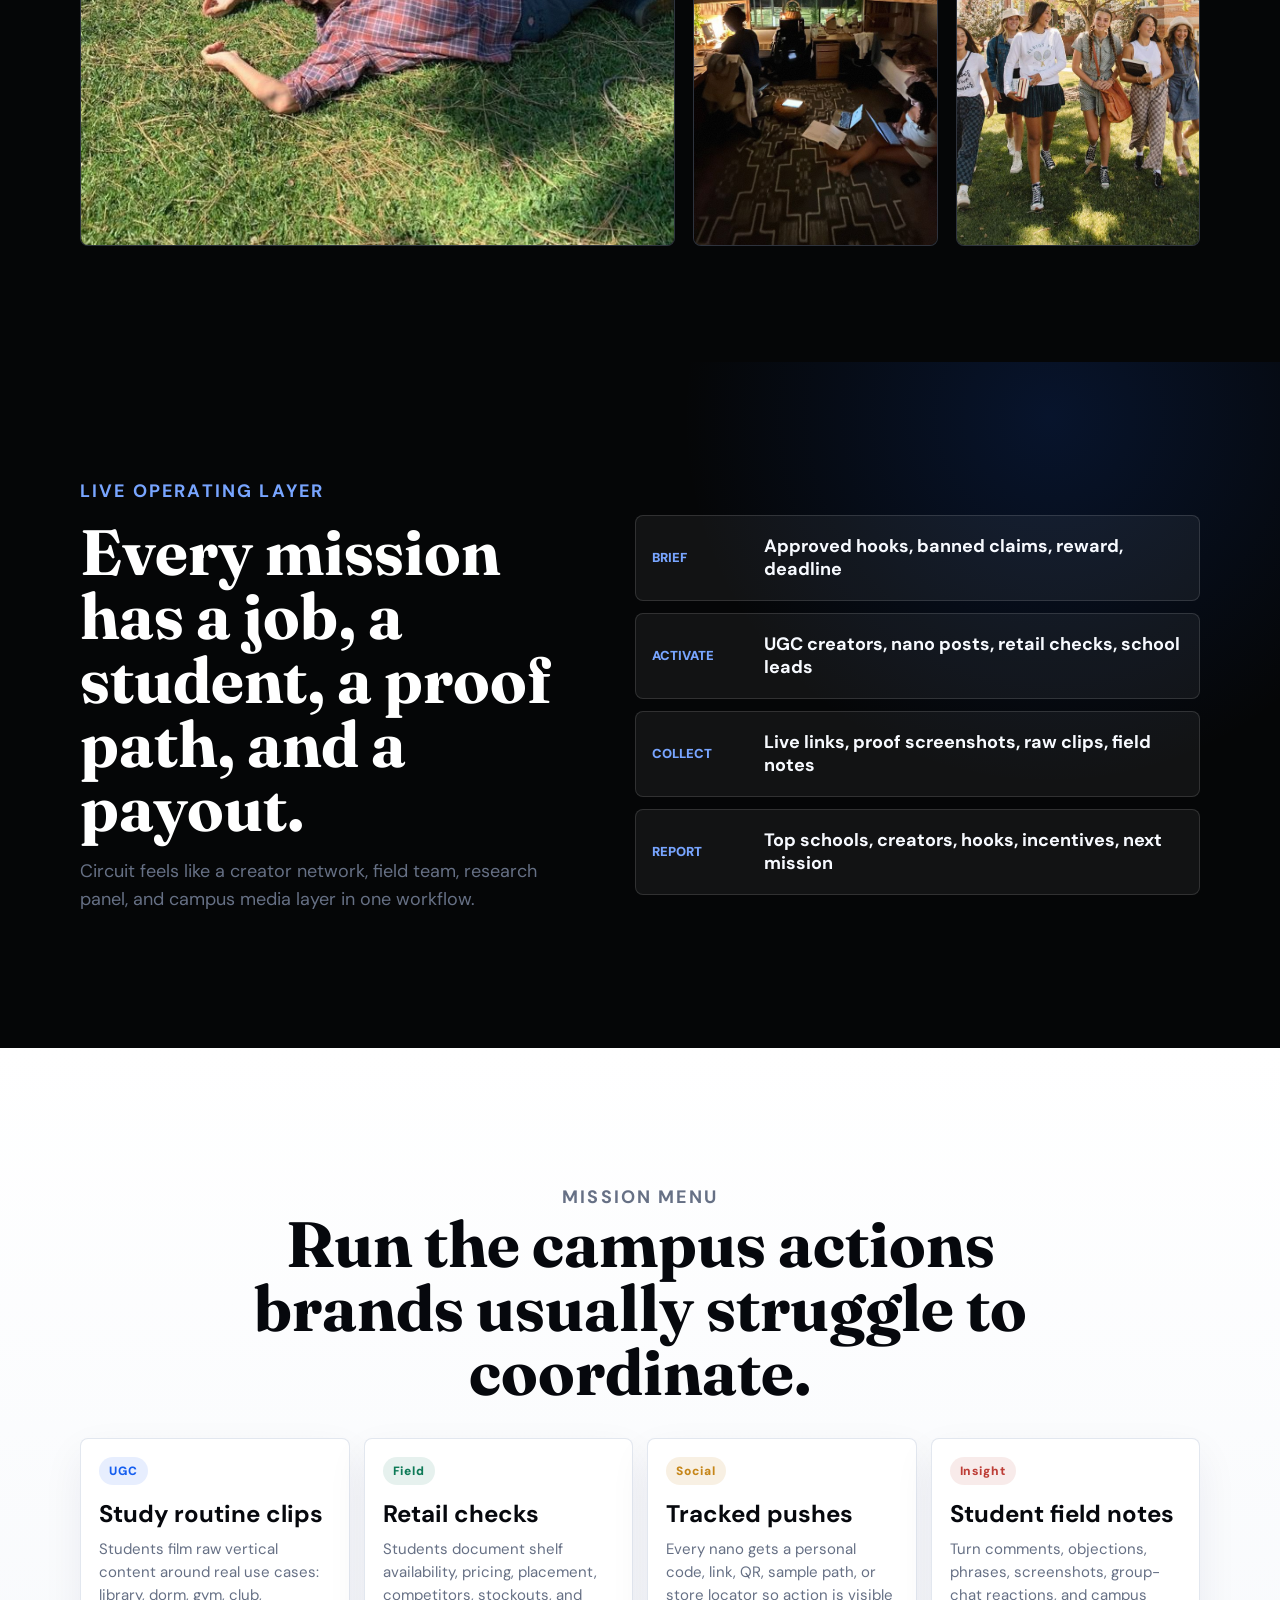
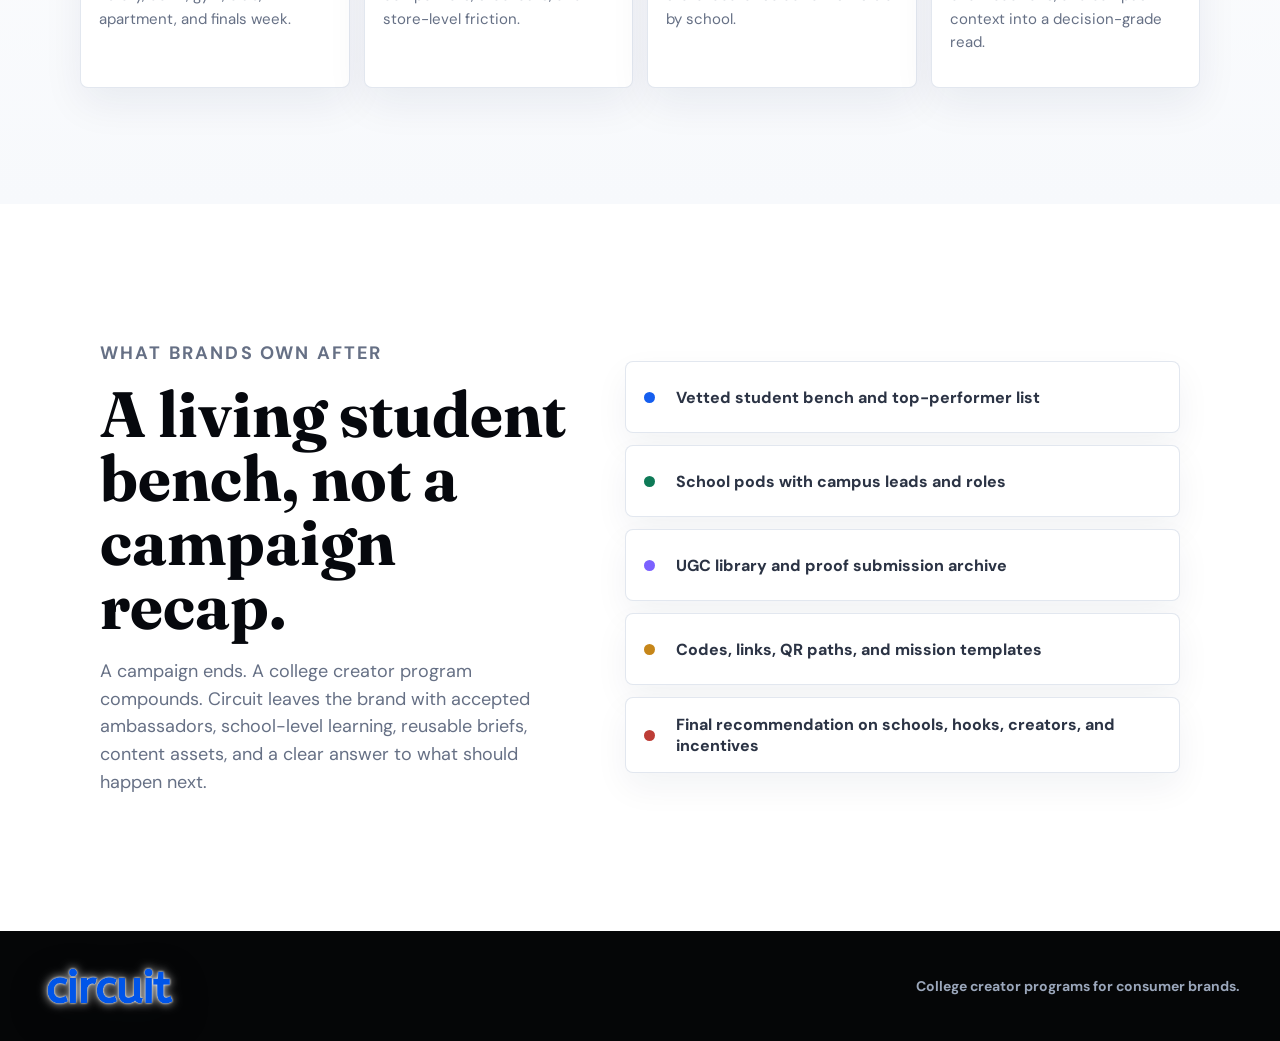
==== commit ba1828a8: "Tier 1 UI lift: fonts, scroll reveal, sticky bar, bottom CTA - Swap Inter → DM Sans (body) + Fraunce" ====
--- a/index.html
+++ b/index.html
@@ -9,9 +9,17 @@
       content="Circuit builds and manages college creator programs for consumer brands: student ambassadors, UGC, school pods, tracked actions, and field intelligence."
     />
     <link rel="icon" href="assets/circuit-mark.svg" type="image/svg+xml" />
+    <link rel="preconnect" href="https://fonts.googleapis.com" />
+    <link rel="preconnect" href="https://fonts.gstatic.com" crossorigin />
+    <link href="https://fonts.googleapis.com/css2?family=DM+Sans:ital,opsz,wght@0,9..40,300;0,9..40,400;0,9..40,500;0,9..40,700;1,9..40,400&family=Fraunces:ital,opsz,wght@0,9..144,300;0,9..144,400;0,9..144,700;0,9..144,800;1,9..144,300;1,9..144,400;1,9..144,700;1,9..144,800&display=swap" rel="stylesheet" />
     <link rel="stylesheet" href="styles.css" />
   </head>
   <body>
+    <div class="sticky-bar" id="sticky-bar" aria-hidden="true">
+      <span class="sticky-bar-label">Circuit — College creator programs</span>
+      <button class="sticky-bar-cta" type="button" data-onboarding-open>Build my layer</button>
+    </div>
+
     <header class="site-header" aria-label="Primary">
       <a class="brand" href="#top" aria-label="Circuit home">
         <img class="brand-logo" src="assets/circuit-wordmark.png" alt="Circuit" />
@@ -71,12 +79,12 @@
             </p>
 
             <div class="loop-map" aria-label="Circuit community activation flow">
-              <article class="loop-node community-node">
+              <article class="loop-node community-node reveal">
                 <span>01</span>
                 <strong>Build the pod</strong>
                 <p>Accepted students, campus leads, school roles, and group-chat momentum.</p>
               </article>
-              <article class="loop-node tools-node">
+              <article class="loop-node tools-node reveal">
                 <span>02</span>
                 <strong>Drop missions</strong>
                 <p>Briefs live where students already coordinate.</p>
@@ -87,7 +95,7 @@
                   <img src="assets/logos/slack-new.jpg" alt="Slack" />
                 </div>
               </article>
-              <article class="loop-node social-node">
+              <article class="loop-node social-node reveal">
                 <span>03</span>
                 <strong>Activate content</strong>
                 <p>Students post UGC, QR pushes, story links, shelf checks, and campus drops.</p>
@@ -98,7 +106,7 @@
                   <img src="assets/logos/snapchat-logo.png" alt="Snapchat" />
                 </div>
               </article>
-              <article class="loop-node proof-node">
+              <article class="loop-node proof-node reveal">
                 <span>04</span>
                 <strong>Return the signal</strong>
                 <p>Proof screenshots, live links, creator scores, objections, and next-school reads.</p>
@@ -155,7 +163,7 @@
         </div>
 
         <div class="system-showcase" aria-label="Circuit operating system preview">
-          <article class="system-window campaign-window">
+          <article class="system-window campaign-window reveal">
             <header>
               <h3>Program Setup</h3>
               <span class="window-status active">Active</span>
@@ -207,7 +215,7 @@
             </div>
           </article>
 
-          <article class="system-window review-window">
+          <article class="system-window review-window reveal">
             <header>
               <h3>Student Files</h3>
               <span class="window-status approved">5 matched</span>
@@ -258,7 +266,7 @@
             </div>
           </article>
 
-          <article class="system-window verify-window">
+          <article class="system-window verify-window reveal">
             <header>
               <h3>Creator Ops</h3>
               <span class="window-status files">Live chat</span>
@@ -342,22 +350,22 @@
         </div>
 
         <div class="mission-grid">
-          <article class="mission-card">
+          <article class="mission-card reveal">
             <span class="mission-tag">UGC</span>
             <h3>Study routine clips</h3>
             <p>Students film raw vertical content around real use cases: library, dorm, gym, club, apartment, and finals week.</p>
           </article>
-          <article class="mission-card">
+          <article class="mission-card reveal">
             <span class="mission-tag green">Field</span>
             <h3>Retail checks</h3>
             <p>Students document shelf availability, pricing, placement, competitors, stockouts, and store-level friction.</p>
           </article>
-          <article class="mission-card">
+          <article class="mission-card reveal">
             <span class="mission-tag gold">Social</span>
             <h3>Tracked pushes</h3>
             <p>Every nano gets a personal code, link, QR, sample path, or store locator so action is visible by school.</p>
           </article>
-          <article class="mission-card">
+          <article class="mission-card reveal">
             <span class="mission-tag red">Insight</span>
             <h3>Student field notes</h3>
             <p>Turn comments, objections, phrases, screenshots, group-chat reactions, and campus context into a decision-grade read.</p>
@@ -376,29 +384,37 @@
           </p>
         </div>
         <div class="deliverables">
-          <div class="deliverable-row">
+          <div class="deliverable-row reveal">
             <span></span>
             <p>Vetted student bench and top-performer list</p>
           </div>
-          <div class="deliverable-row">
+          <div class="deliverable-row reveal">
             <span></span>
             <p>School pods with campus leads and roles</p>
           </div>
-          <div class="deliverable-row">
+          <div class="deliverable-row reveal">
             <span></span>
             <p>UGC library and proof submission archive</p>
           </div>
-          <div class="deliverable-row">
+          <div class="deliverable-row reveal">
             <span></span>
             <p>Codes, links, QR paths, and mission templates</p>
           </div>
-          <div class="deliverable-row">
+          <div class="deliverable-row reveal">
             <span></span>
             <p>Final recommendation on schools, hooks, creators, and incentives</p>
           </div>
         </div>
       </section>
 
+      <section class="section cta-section" aria-labelledby="cta-title">
+        <div class="cta-inner">
+          <p class="eyebrow">Ready to launch</p>
+          <h2 id="cta-title">Your brand's college layer is<br><em>one sprint away.</em></h2>
+          <p class="cta-body">Tell us your target schools, timeline, and activation goal. We'll map the right student bench and show you exactly what a Circuit program looks like for your category.</p>
+          <button class="primary-button cta-primary-btn" type="button" data-onboarding-open>Build my college layer</button>
+        </div>
+      </section>
     </main>
 
     <footer class="site-footer">
--- a/styles.css
+++ b/styles.css
@@ -14,6 +14,8 @@
   --white: #ffffff;
   --shadow: 0 24px 80px rgba(16, 29, 56, 0.12);
   --soft-shadow: 0 18px 50px rgba(18, 35, 72, 0.08);
+  --font-body: 'DM Sans', ui-sans-serif, system-ui, sans-serif;
+  --font-display: 'Fraunces', Georgia, serif;
 }
 
 * {
@@ -33,9 +35,7 @@
   overflow-x: hidden;
   color: var(--text);
   background: #fff;
-  font-family:
-    Inter, ui-sans-serif, system-ui, -apple-system, BlinkMacSystemFont, "Segoe UI",
-    sans-serif;
+  font-family: var(--font-body);
   letter-spacing: 0;
 }
 
@@ -84,19 +84,23 @@
   display: inline-flex;
   min-width: 0;
   align-items: center;
-  padding: 9px 15px;
-  border: 1px solid rgba(255, 255, 255, 0.76);
-  border-radius: 999px;
-  background: rgba(255, 255, 255, 0.9);
-  box-shadow: 0 18px 44px rgba(6, 8, 13, 0.12);
-  backdrop-filter: blur(16px);
+  padding: 4px 6px;
+  border: 0;
+  border-radius: 0;
+  background: transparent;
+  box-shadow: none;
+  backdrop-filter: none;
   line-height: 1;
 }
 
 .brand-logo {
   display: block;
-  width: 112px;
+  width: 128px;
   height: auto;
+  filter:
+    drop-shadow(0 0 1px rgba(255, 255, 255, 0.98))
+    drop-shadow(0 0 5px rgba(255, 255, 255, 0.78))
+    drop-shadow(0 10px 18px rgba(5, 6, 7, 0.28));
 }
 
 .nav-links {
@@ -129,28 +133,45 @@
   line-height: 1;
   appearance: none;
   cursor: pointer;
+  transition:
+    background-color 180ms ease,
+    border-color 180ms ease,
+    box-shadow 180ms ease,
+    color 180ms ease,
+    transform 180ms ease;
 }
 
 .nav-cta {
-  min-height: 56px;
-  gap: 14px;
-  padding: 0 8px 0 20px;
-  background: var(--ink);
+  min-height: 64px;
+  gap: 22px;
+  padding: 0 8px 0 28px;
+  border: 1px solid rgba(255, 255, 255, 0.1);
+  border-radius: 11px;
+  background: #1b1b1e;
   color: var(--white);
-  box-shadow: 0 18px 48px rgba(6, 8, 13, 0.18);
+  box-shadow:
+    0 18px 44px rgba(6, 8, 13, 0.24),
+    inset 0 1px 0 rgba(255, 255, 255, 0.08);
+  font-size: 18px;
+  transform-style: preserve-3d;
 }
 
 .nav-cta::after {
   display: grid;
-  width: 42px;
-  height: 42px;
+  width: 52px;
+  height: 52px;
   place-items: center;
-  border-radius: 6px;
+  border-radius: 8px;
   background: #fff;
   color: var(--ink);
-  content: ">";
-  font-size: 22px;
-  font-weight: 760;
+  content: "→";
+  font-size: 28px;
+  font-weight: 700;
+  line-height: 1;
+  transition:
+    box-shadow 180ms ease,
+    transform 180ms ease;
+  transform: translateZ(10px);
 }
 
 .primary-button {
@@ -164,6 +185,20 @@
 .primary-button:hover,
 .nav-cta:hover {
   transform: translateY(-1px);
+}
+
+.nav-cta:hover {
+  background: #df494d;
+  border-color: rgba(255, 255, 255, 0.18);
+  box-shadow:
+    0 22px 50px rgba(194, 48, 54, 0.3),
+    0 8px 0 rgba(102, 19, 24, 0.18);
+  transform: perspective(800px) rotateX(3deg) translateY(-3px);
+}
+
+.nav-cta:hover::after {
+  box-shadow: 0 10px 20px rgba(65, 13, 18, 0.22);
+  transform: translateZ(18px) translateX(2px);
 }
 
 .ghost-button {
@@ -530,16 +565,22 @@
 .hero-proof {
   display: flex;
   width: fit-content;
-  min-height: 54px;
+  min-height: 46px;
   align-items: center;
   justify-content: center;
-  gap: 22px;
-  margin: 0 auto 14px;
-  padding: 6px 22px 6px 10px;
+  gap: 13px;
+  margin: 0 auto 10px;
+  padding: 5px 18px 5px 8px;
+  border: 1px solid rgba(218, 224, 236, 0.78);
   border-radius: 999px;
-  background: var(--blue);
-  color: #fff;
-  box-shadow: 0 18px 48px rgba(21, 94, 239, 0.24);
+  background:
+    linear-gradient(180deg, rgba(255, 255, 255, 0.92), rgba(247, 250, 255, 0.88)),
+    rgba(255, 255, 255, 0.88);
+  color: #101522;
+  box-shadow:
+    0 16px 42px rgba(14, 28, 62, 0.11),
+    inset 0 1px 0 rgba(255, 255, 255, 0.9);
+  backdrop-filter: blur(14px);
 }
 
 .proof-avatars {
@@ -549,62 +590,69 @@
 
 .proof-avatars img {
   display: block;
-  width: 44px;
-  height: 44px;
+  width: 36px;
+  height: 36px;
   border: 2px solid #fff;
   border-radius: 50%;
   object-fit: cover;
-  box-shadow: 0 8px 18px rgba(5, 6, 7, 0.16);
+  box-shadow: 0 7px 15px rgba(5, 6, 7, 0.16);
 }
 
 .proof-avatars img + img {
-  margin-left: -12px;
+  margin-left: -10px;
 }
 
 .hero-proof strong {
-  font-size: 18px;
+  color: #0c1220;
+  font-size: 14px;
   line-height: 1;
-  font-weight: 760;
+  font-weight: 820;
+  white-space: nowrap;
 }
 
 .news-pill {
   display: flex;
   width: fit-content;
-  min-height: 34px;
+  min-height: 36px;
   align-items: center;
   justify-content: center;
-  gap: 8px;
-  margin: 0 auto 46px;
-  padding: 5px 12px 5px 6px;
-  border: 1px solid rgba(5, 6, 7, 0.08);
+  gap: 10px;
+  margin: 0 auto 54px;
+  padding: 5px 14px 5px 7px;
+  border: 1px solid rgba(218, 224, 236, 0.82);
   border-radius: 999px;
-  background: rgba(255, 255, 255, 0.92);
-  color: #20242d;
-  font-size: 14px;
-  font-weight: 680;
+  background:
+    linear-gradient(180deg, rgba(255, 255, 255, 0.96), rgba(250, 251, 253, 0.92)),
+    rgba(255, 255, 255, 0.92);
+  color: #1c2331;
+  font-size: 13px;
+  font-weight: 760;
   line-height: 1.2;
-  box-shadow: 0 12px 32px rgba(15, 17, 25, 0.08);
-  backdrop-filter: blur(12px);
+  white-space: nowrap;
+  box-shadow:
+    0 14px 36px rgba(15, 17, 25, 0.08),
+    inset 0 1px 0 rgba(255, 255, 255, 0.9);
+  backdrop-filter: blur(14px);
 }
 
 .news-pill span {
   display: inline-flex;
   min-height: 24px;
   align-items: center;
-  padding: 0 8px;
+  padding: 0 9px;
   border-radius: 999px;
   background: #155eef;
   color: #fff;
-  font-size: 13px;
-  font-weight: 820;
+  font-size: 12px;
+  font-weight: 880;
 }
 
 .eyebrow {
   margin: 0 0 14px;
   color: var(--blue);
-  font-size: 13px;
-  font-weight: 880;
-  letter-spacing: 0;
+  font-size: 12px;
+  font-weight: 700;
+  letter-spacing: 0.12em;
   text-transform: uppercase;
 }
 
@@ -621,13 +669,15 @@
   color: var(--ink);
   font-size: 96px;
   line-height: 0.98;
-  font-weight: 610;
+  font-weight: 300;
+  font-family: var(--font-display);
+  font-optical-sizing: auto;
 }
 
 h1 em {
-  font-family: Georgia, "Times New Roman", serif;
+  font-family: var(--font-display);
   font-style: italic;
-  font-weight: 500;
+  font-weight: 400;
 }
 
 .hero-copy {
@@ -738,9 +788,11 @@
   max-width: 550px;
   margin: 12px 0 22px;
   color: var(--ink);
-  font-family: Georgia, "Times New Roman", serif;
+  font-family: var(--font-display);
   font-size: 36px;
-  font-weight: 500;
+  font-weight: 400;
+  font-style: italic;
+  font-optical-sizing: auto;
   line-height: 1.05;
 }
 
@@ -1159,6 +1211,9 @@
   max-width: 370px;
   font-size: 52px;
   line-height: 0.96;
+  font-family: var(--font-display);
+  font-weight: 300;
+  font-optical-sizing: auto;
 }
 
 .community-poster small {
@@ -1303,7 +1358,9 @@
   color: var(--ink);
   font-size: 64px;
   line-height: 1;
-  font-weight: 940;
+  font-weight: 700;
+  font-family: var(--font-display);
+  font-optical-sizing: auto;
 }
 
 .section-heading p,
@@ -1604,7 +1661,7 @@
   border: 2px solid rgba(80, 150, 226, 0.28);
   border-radius: 50%;
   color: #3572bc;
-  font-family: Georgia, "Times New Roman", serif;
+  font-family: var(--font-display);
   font-size: 19px;
   font-style: italic;
 }
@@ -2186,13 +2243,14 @@
   display: inline-flex;
   min-height: 28px;
   align-items: center;
-  margin-bottom: 70px;
+  margin-bottom: 16px;
   padding: 0 10px;
   border-radius: 999px;
   background: rgba(21, 94, 239, 0.1);
   color: var(--blue);
   font-size: 12px;
   font-weight: 850;
+  letter-spacing: 0.08em;
 }
 
 .mission-tag.green {
@@ -2948,11 +3006,11 @@
 
   .brand {
     min-width: 0;
-    padding: 8px 12px;
+    padding: 2px 0;
   }
 
   .brand-logo {
-    width: 90px;
+    width: 108px;
   }
 
   .nav-cta {
@@ -3142,11 +3200,11 @@
   }
 
   .news-pill {
-    width: 100%;
-    max-width: 100%;
-    margin-bottom: 34px;
-    font-size: 12px;
-    white-space: normal;
+    width: fit-content;
+    max-width: calc(100% - 22px);
+    margin-bottom: 38px;
+    font-size: 11px;
+    white-space: nowrap;
   }
 
   .news-pill span {
@@ -3154,12 +3212,13 @@
   }
 
   .hero-proof {
-    width: 100%;
+    width: fit-content;
+    max-width: calc(100% - 22px);
     min-height: 46px;
     gap: 12px;
     margin-bottom: 10px;
     padding: 5px 14px 5px 7px;
-    justify-content: flex-start;
+    justify-content: center;
   }
 
   .proof-avatars img {
@@ -3172,7 +3231,7 @@
   }
 
   .hero-proof strong {
-    font-size: 13px;
+    font-size: 12px;
   }
 
   h1 {
@@ -3433,3 +3492,173 @@
     justify-content: flex-start;
   }
 }
+
+/* ─── Scroll reveal ──────────────────────────────────────────── */
+.reveal {
+  opacity: 0;
+  transform: translateY(28px);
+  transition:
+    opacity 0.6s cubic-bezier(0.16, 1, 0.3, 1),
+    transform 0.6s cubic-bezier(0.16, 1, 0.3, 1);
+  transition-delay: calc(var(--reveal-i, 0) * 90ms);
+}
+
+.reveal.is-revealed {
+  opacity: 1;
+  transform: none;
+}
+
+@media (prefers-reduced-motion: reduce) {
+  .reveal {
+    opacity: 1;
+    transform: none;
+    transition: none;
+  }
+}
+
+/* ─── Sticky conversion bar ──────────────────────────────────── */
+.sticky-bar {
+  position: fixed;
+  top: 0;
+  left: 0;
+  right: 0;
+  z-index: 30;
+  display: flex;
+  align-items: center;
+  justify-content: space-between;
+  gap: 16px;
+  padding: 0 24px;
+  min-height: 56px;
+  background: var(--ink);
+  color: #fff;
+  transform: translateY(-100%);
+  transition: transform 0.36s cubic-bezier(0.16, 1, 0.3, 1);
+  box-shadow: 0 8px 32px rgba(6, 8, 13, 0.28);
+}
+
+.sticky-bar.is-visible {
+  transform: translateY(0);
+}
+
+.sticky-bar-label {
+  font-size: 14px;
+  font-weight: 600;
+  color: rgba(255, 255, 255, 0.78);
+  white-space: nowrap;
+  overflow: hidden;
+  text-overflow: ellipsis;
+}
+
+.sticky-bar-cta {
+  display: inline-flex;
+  align-items: center;
+  gap: 8px;
+  min-height: 36px;
+  padding: 0 16px;
+  border: 0;
+  border-radius: 8px;
+  background: var(--blue);
+  color: #fff;
+  font-size: 13px;
+  font-weight: 700;
+  white-space: nowrap;
+  cursor: pointer;
+  transition: background 180ms ease, transform 180ms ease;
+}
+
+.sticky-bar-cta:hover {
+  background: var(--blue-deep);
+  transform: translateY(-1px);
+}
+
+@media (max-width: 480px) {
+  .sticky-bar {
+    padding: 0 16px;
+  }
+
+  .sticky-bar-label {
+    font-size: 12px;
+  }
+}
+
+/* ─── Bottom CTA section ─────────────────────────────────────── */
+.cta-section {
+  background:
+    radial-gradient(ellipse at 20% 50%, rgba(21, 94, 239, 0.22), transparent 48%),
+    radial-gradient(ellipse at 80% 20%, rgba(123, 97, 255, 0.14), transparent 40%),
+    #050810;
+  color: #fff;
+  text-align: center;
+}
+
+.cta-inner {
+  display: grid;
+  place-items: center;
+  gap: 28px;
+  width: min(860px, 100%);
+  margin: 0 auto;
+}
+
+.cta-section .eyebrow {
+  color: #78a5ff;
+}
+
+.cta-section h2 {
+  color: #fff;
+  font-size: 72px;
+  line-height: 1;
+  font-weight: 300;
+}
+
+.cta-section h2 em {
+  font-style: italic;
+  font-weight: 400;
+  color: #78a5ff;
+}
+
+.cta-body {
+  max-width: 600px;
+  margin: 0;
+  color: rgba(255, 255, 255, 0.58);
+  font-size: 18px;
+  line-height: 1.55;
+}
+
+.cta-primary-btn {
+  min-height: 60px;
+  padding: 0 36px;
+  border-radius: 12px;
+  font-size: 17px;
+  font-weight: 700;
+  background: #fff;
+  color: var(--ink);
+  border: 0;
+  box-shadow: 0 20px 50px rgba(0, 0, 0, 0.3);
+  cursor: pointer;
+  transition: transform 200ms ease, box-shadow 200ms ease;
+}
+
+.cta-primary-btn:hover {
+  transform: translateY(-2px);
+  box-shadow: 0 28px 60px rgba(0, 0, 0, 0.36);
+}
+
+@media (max-width: 980px) {
+  .cta-section h2 {
+    font-size: 56px;
+  }
+}
+
+@media (max-width: 680px) {
+  .cta-section h2 {
+    font-size: 40px;
+  }
+
+  .cta-body {
+    font-size: 16px;
+  }
+
+  .cta-primary-btn {
+    width: 100%;
+  }
+}
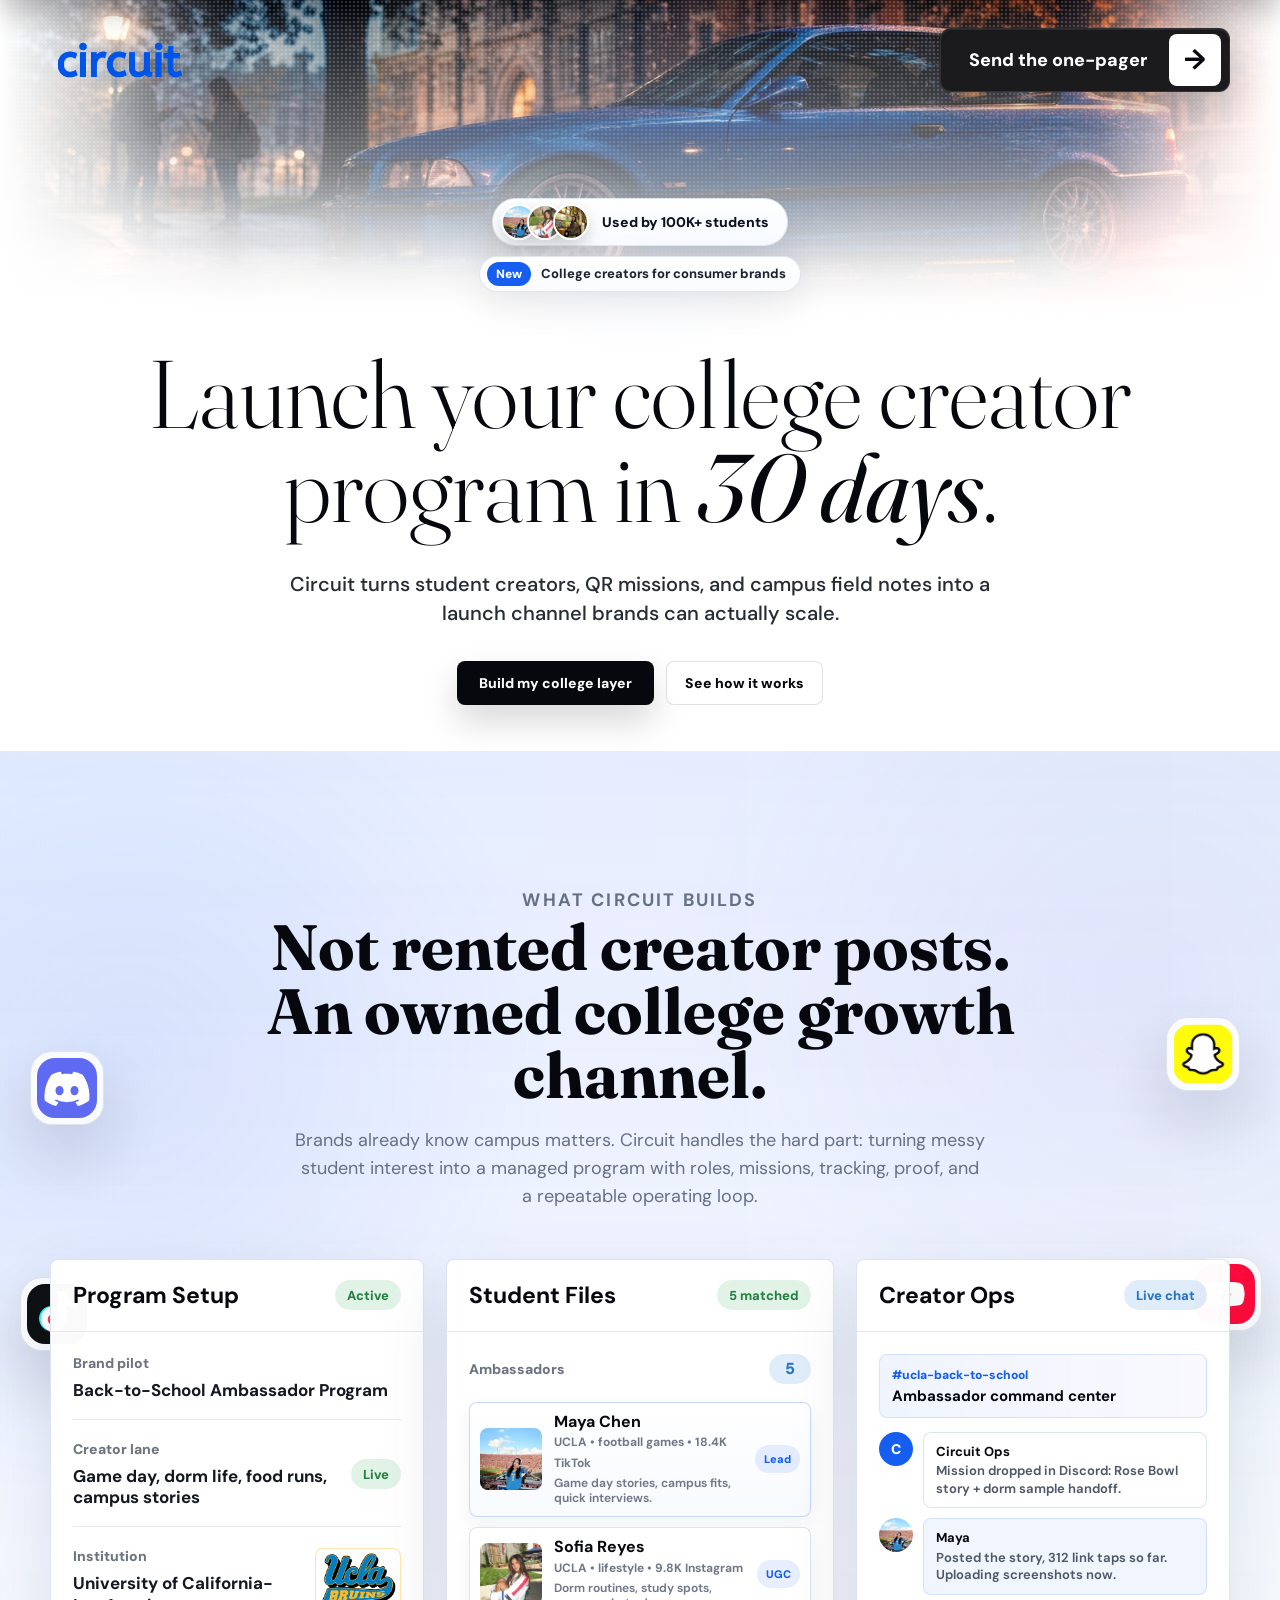
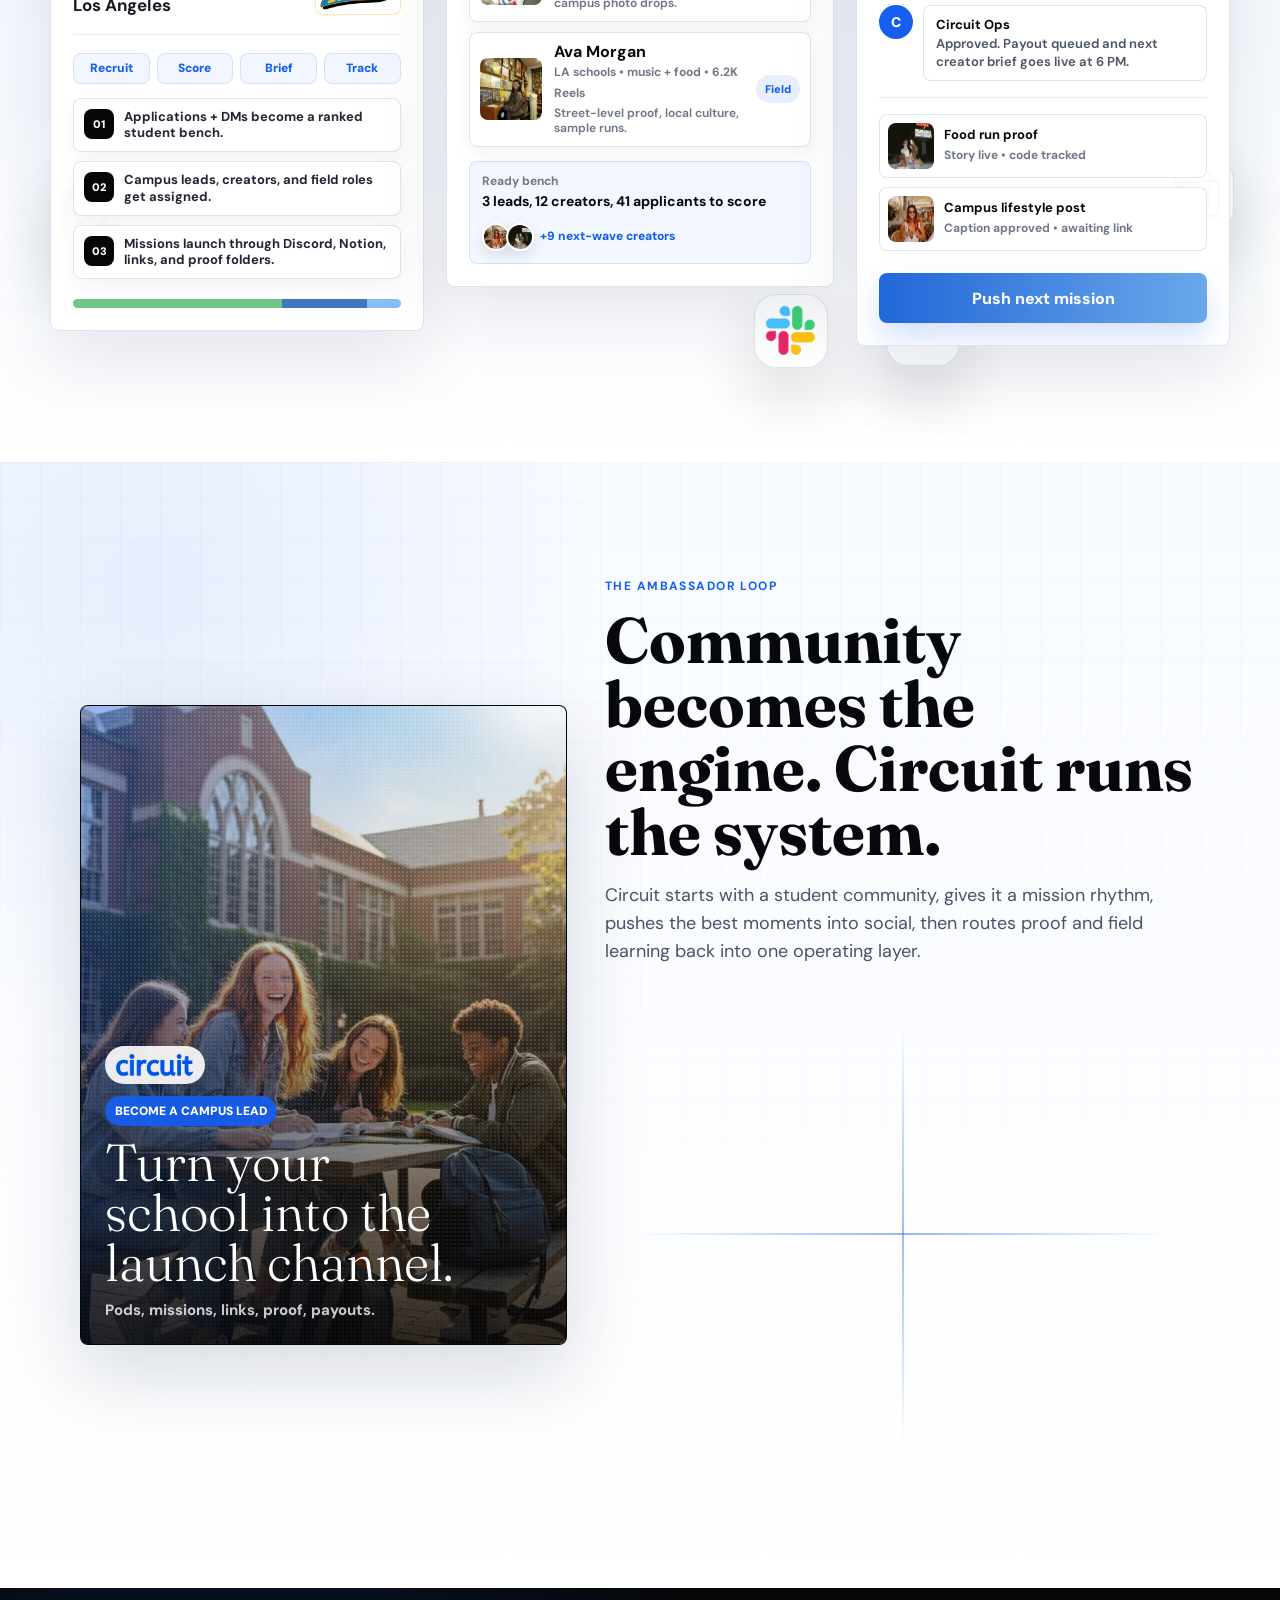
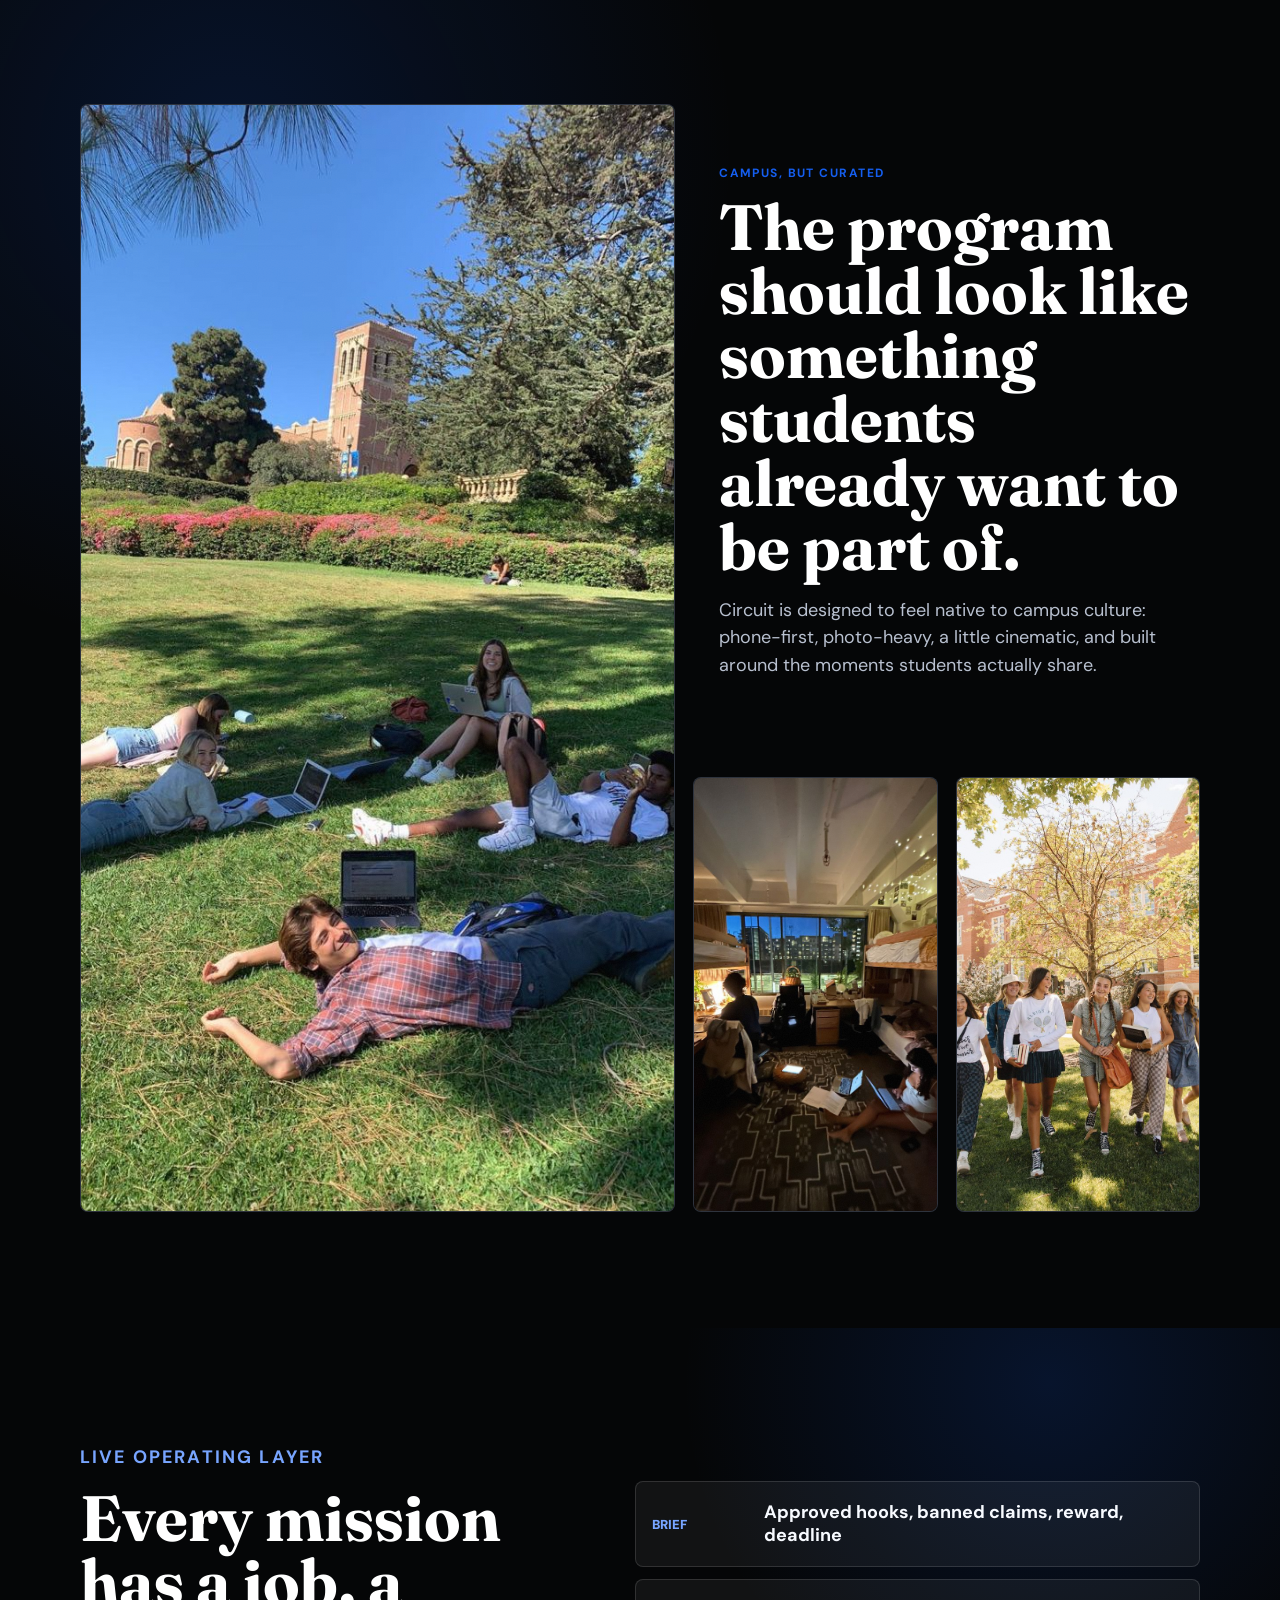
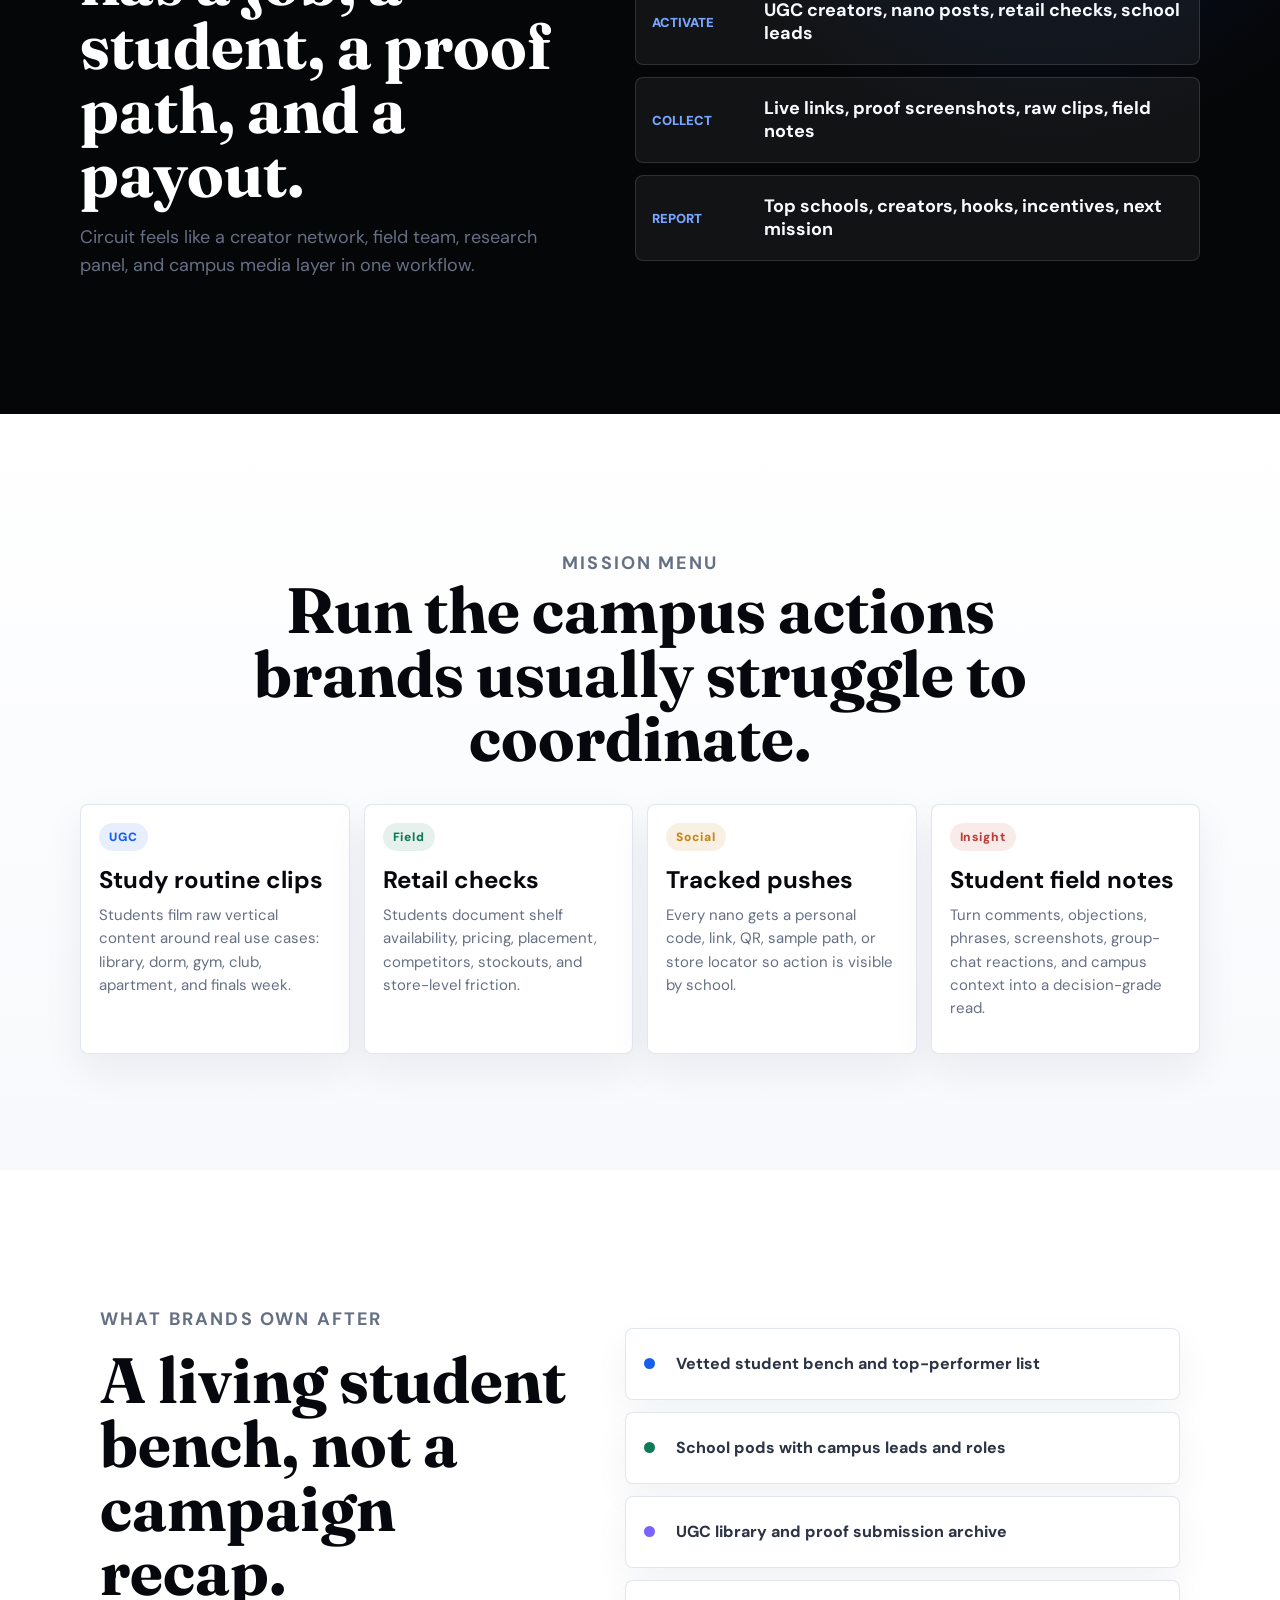
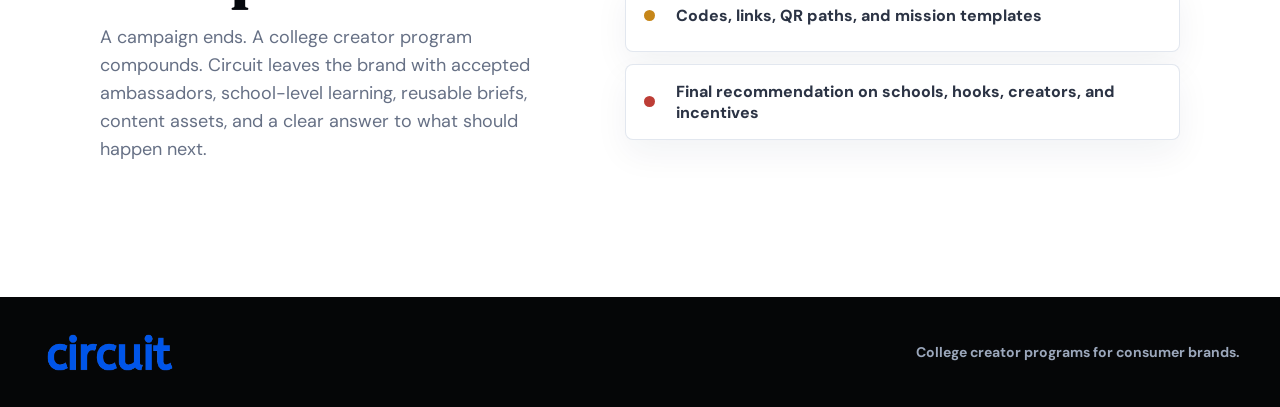
==== commit ec6e499c: "Restore Fraunces on h1, remove bottom CTA section Co-Authored-By: Claude Sonnet 4.6 <noreply@anthrop" ====
--- a/index.html
+++ b/index.html
@@ -407,14 +407,6 @@
         </div>
       </section>
 
-      <section class="section cta-section" aria-labelledby="cta-title">
-        <div class="cta-inner">
-          <p class="eyebrow">Ready to launch</p>
-          <h2 id="cta-title">Your brand's college layer is<br><em>one sprint away.</em></h2>
-          <p class="cta-body">Tell us your target schools, timeline, and activation goal. We'll map the right student bench and show you exactly what a Circuit program looks like for your category.</p>
-          <button class="primary-button cta-primary-btn" type="button" data-onboarding-open>Build my college layer</button>
-        </div>
-      </section>
     </main>
 
     <footer class="site-footer">
--- a/styles.css
+++ b/styles.css
@@ -97,10 +97,6 @@
   display: block;
   width: 128px;
   height: auto;
-  filter:
-    drop-shadow(0 0 1px rgba(255, 255, 255, 0.98))
-    drop-shadow(0 0 5px rgba(255, 255, 255, 0.78))
-    drop-shadow(0 10px 18px rgba(5, 6, 7, 0.28));
 }
 
 .nav-links {
@@ -3581,84 +3577,3 @@
   }
 }
 
-/* ─── Bottom CTA section ─────────────────────────────────────── */
-.cta-section {
-  background:
-    radial-gradient(ellipse at 20% 50%, rgba(21, 94, 239, 0.22), transparent 48%),
-    radial-gradient(ellipse at 80% 20%, rgba(123, 97, 255, 0.14), transparent 40%),
-    #050810;
-  color: #fff;
-  text-align: center;
-}
-
-.cta-inner {
-  display: grid;
-  place-items: center;
-  gap: 28px;
-  width: min(860px, 100%);
-  margin: 0 auto;
-}
-
-.cta-section .eyebrow {
-  color: #78a5ff;
-}
-
-.cta-section h2 {
-  color: #fff;
-  font-size: 72px;
-  line-height: 1;
-  font-weight: 300;
-}
-
-.cta-section h2 em {
-  font-style: italic;
-  font-weight: 400;
-  color: #78a5ff;
-}
-
-.cta-body {
-  max-width: 600px;
-  margin: 0;
-  color: rgba(255, 255, 255, 0.58);
-  font-size: 18px;
-  line-height: 1.55;
-}
-
-.cta-primary-btn {
-  min-height: 60px;
-  padding: 0 36px;
-  border-radius: 12px;
-  font-size: 17px;
-  font-weight: 700;
-  background: #fff;
-  color: var(--ink);
-  border: 0;
-  box-shadow: 0 20px 50px rgba(0, 0, 0, 0.3);
-  cursor: pointer;
-  transition: transform 200ms ease, box-shadow 200ms ease;
-}
-
-.cta-primary-btn:hover {
-  transform: translateY(-2px);
-  box-shadow: 0 28px 60px rgba(0, 0, 0, 0.36);
-}
-
-@media (max-width: 980px) {
-  .cta-section h2 {
-    font-size: 56px;
-  }
-}
-
-@media (max-width: 680px) {
-  .cta-section h2 {
-    font-size: 40px;
-  }
-
-  .cta-body {
-    font-size: 16px;
-  }
-
-  .cta-primary-btn {
-    width: 100%;
-  }
-}
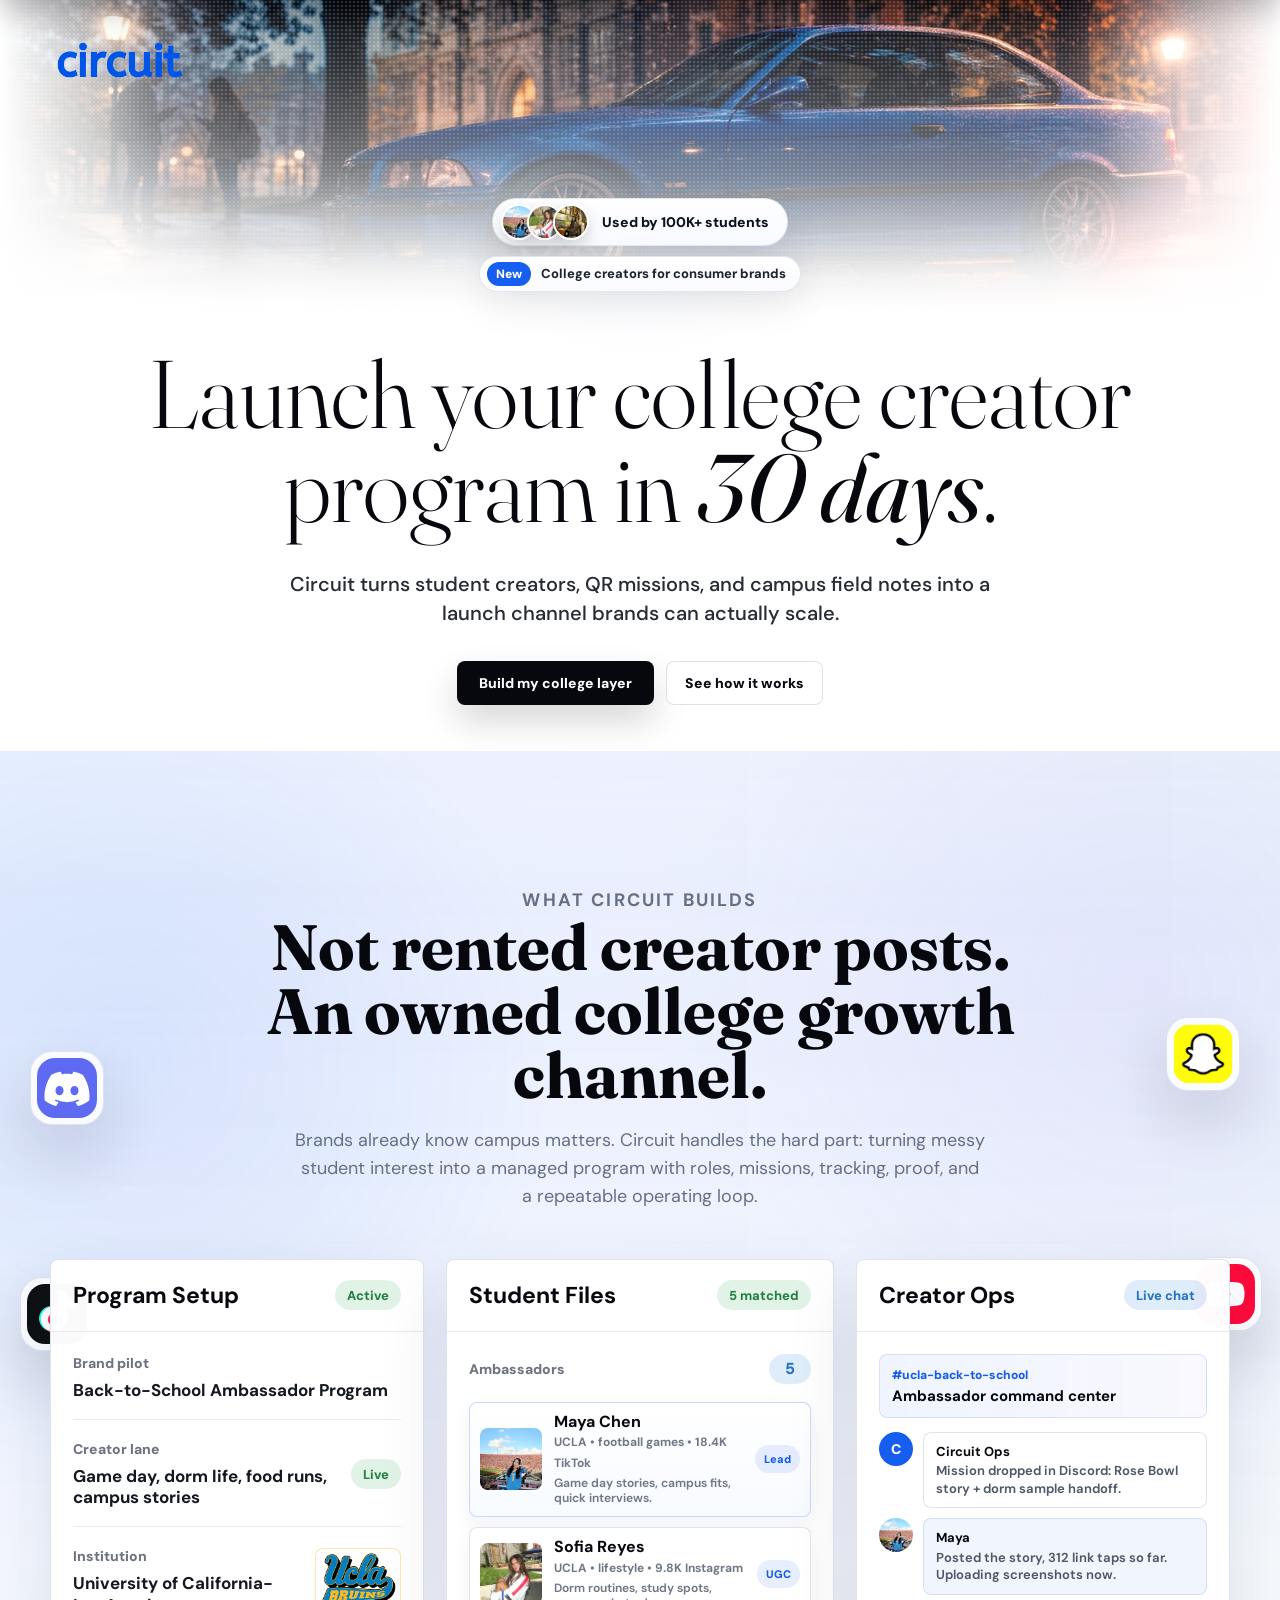
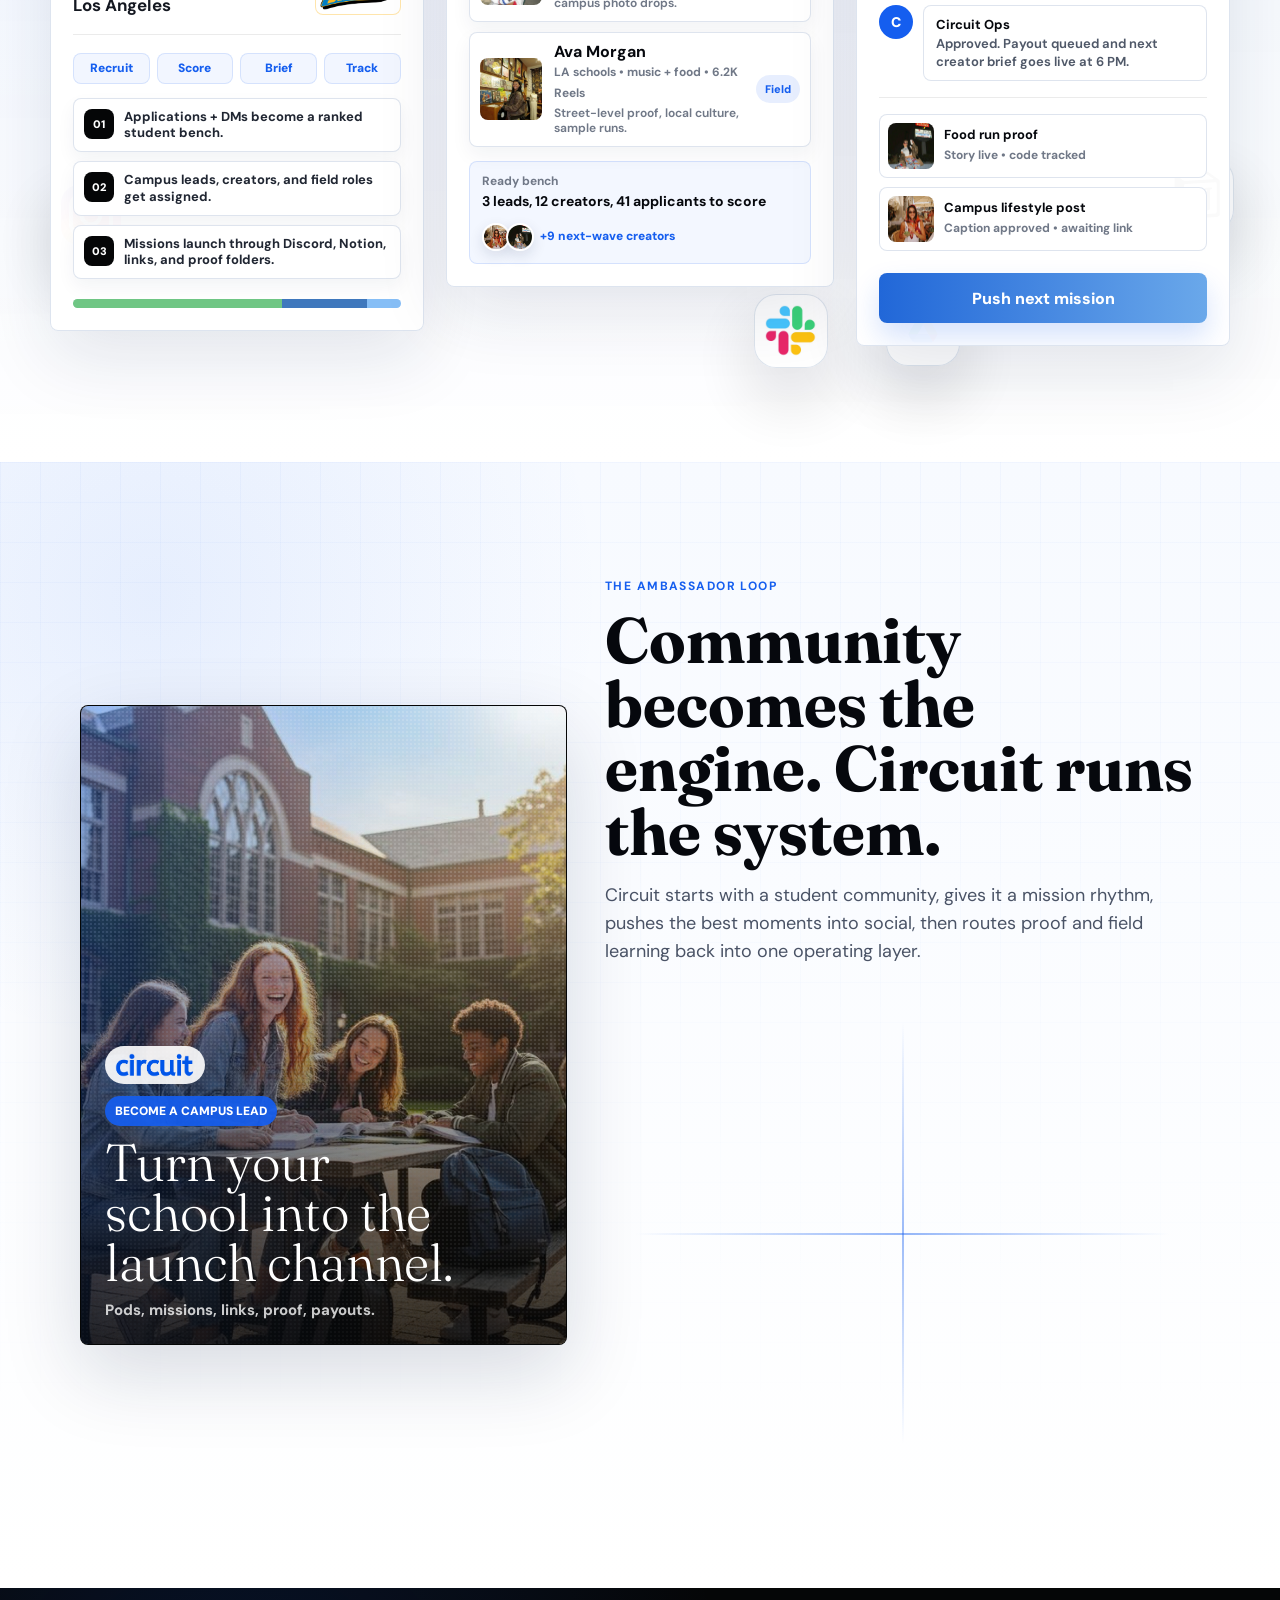
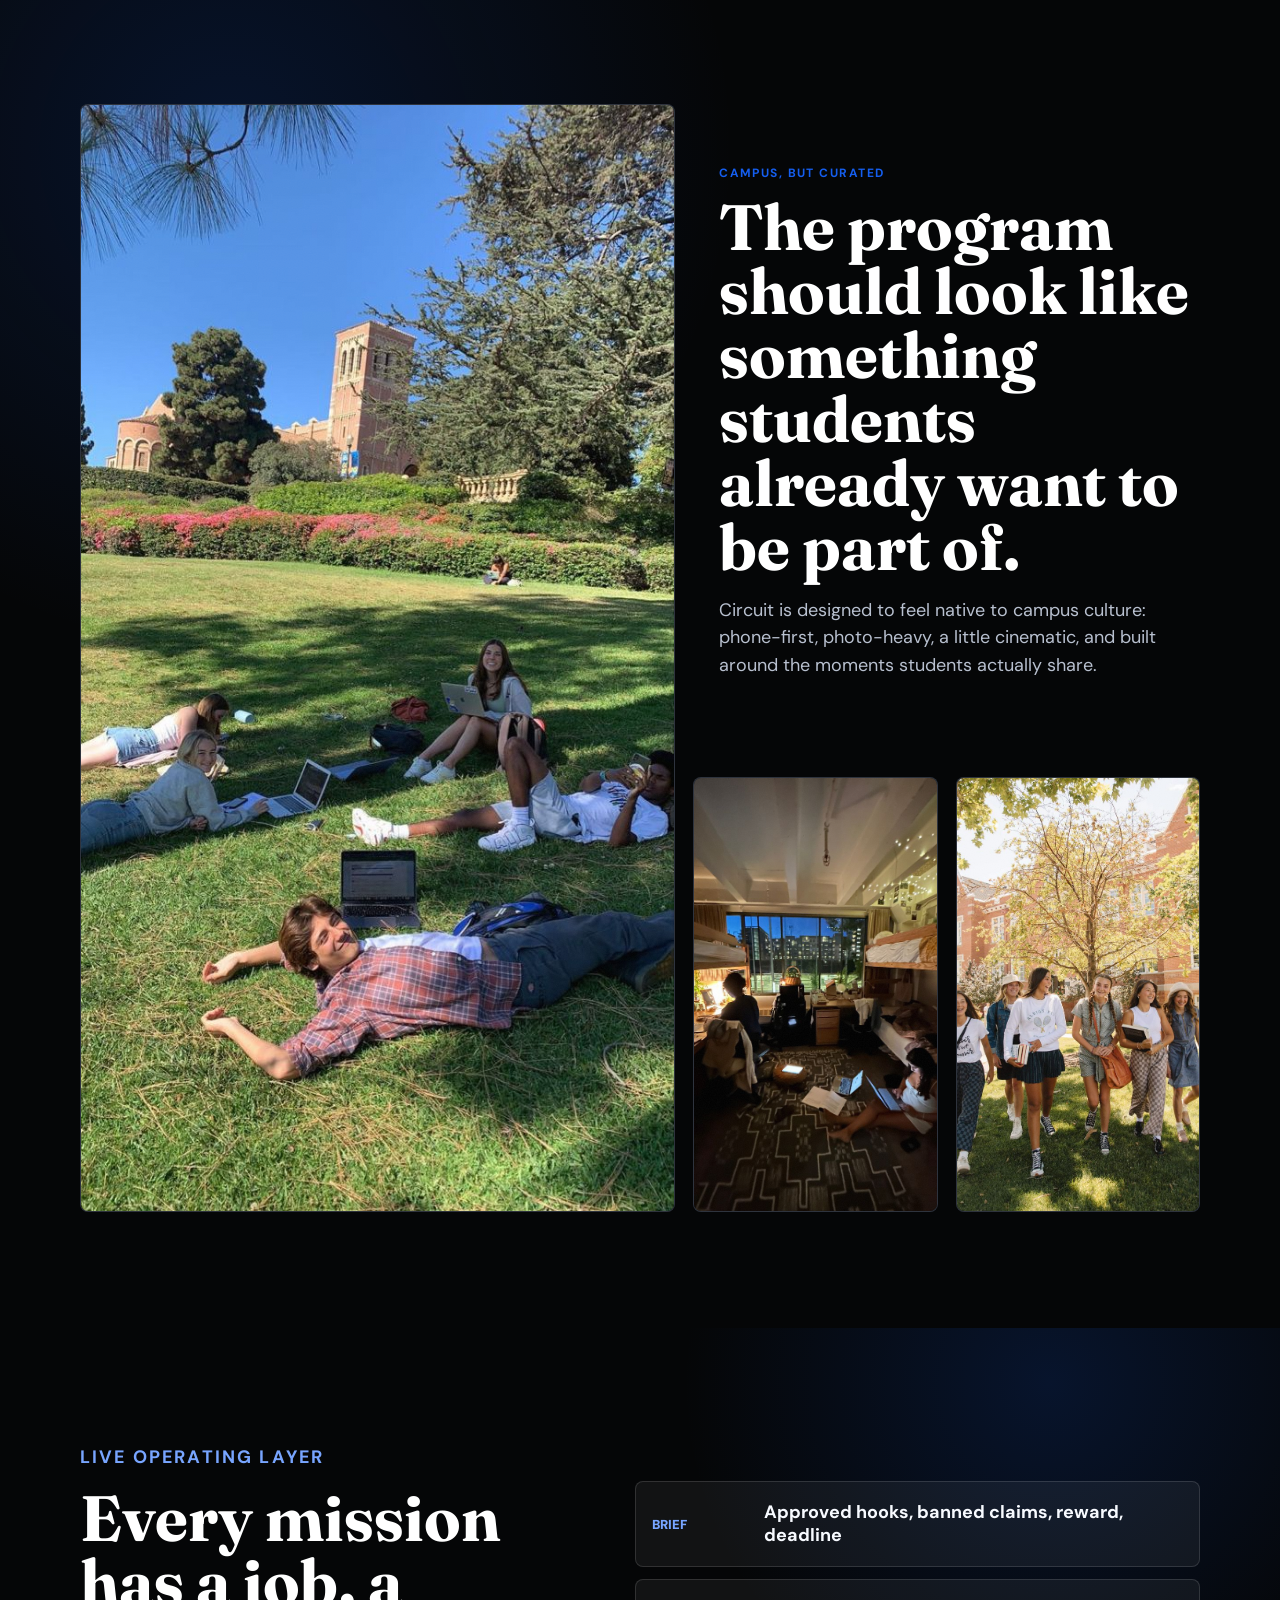
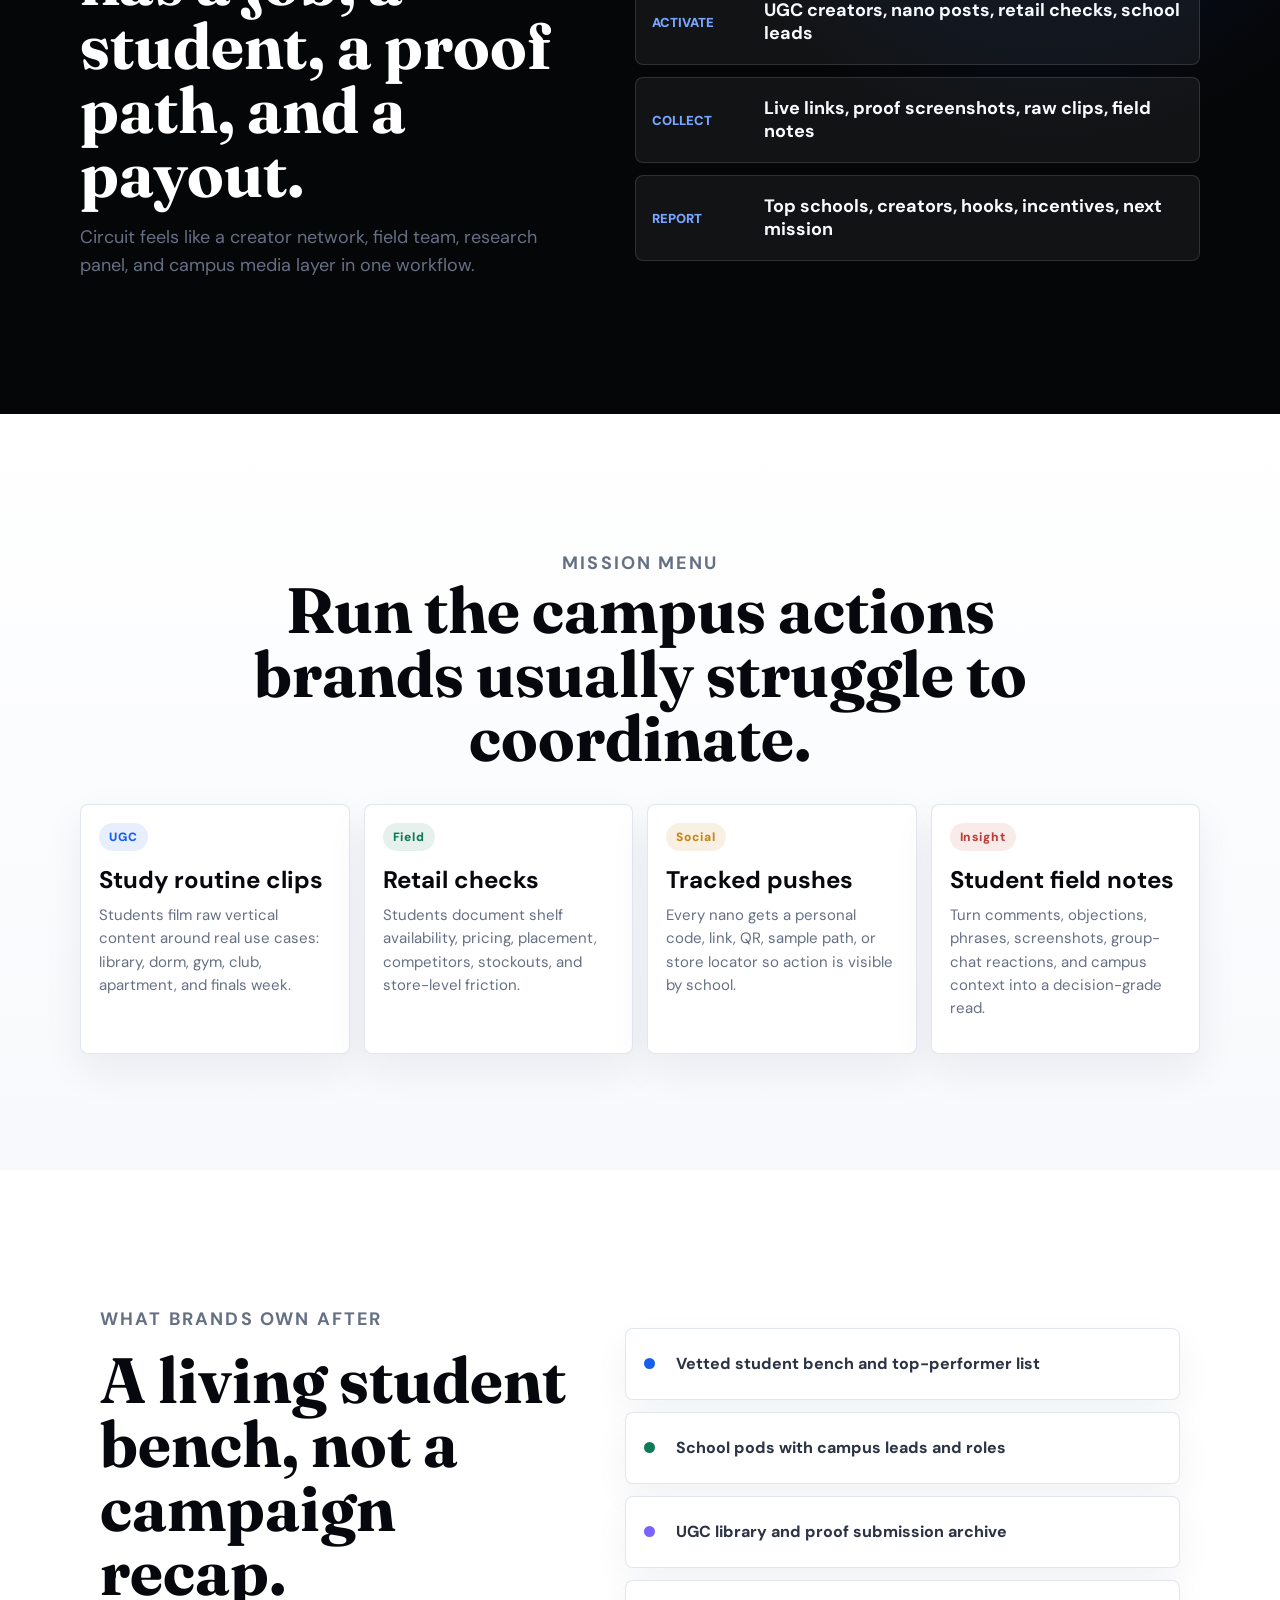
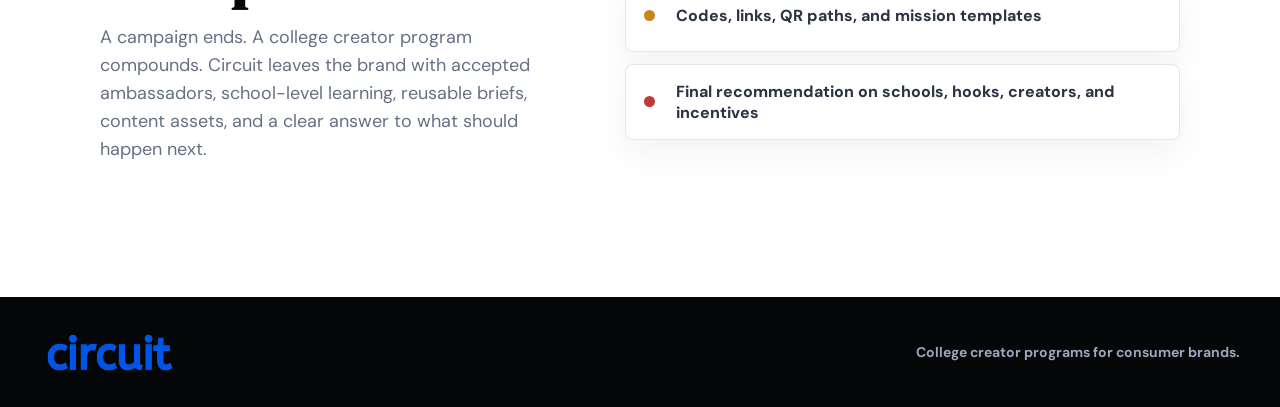
==== commit 2842277c: "Remove nav CTA, smooth hero-to-system section transition Co-Authored-By: Claude Sonnet 4.6 <noreply@" ====
--- a/index.html
+++ b/index.html
@@ -24,7 +24,6 @@
       <a class="brand" href="#top" aria-label="Circuit home">
         <img class="brand-logo" src="assets/circuit-wordmark.png" alt="Circuit" />
       </a>
-      <a class="nav-cta" href="mailto:hello@circuitcampus.com">Send the one-pager</a>
     </header>
 
     <main id="top">
--- a/styles.css
+++ b/styles.css
@@ -1440,7 +1440,7 @@
   background:
     radial-gradient(circle at 10% 24%, rgba(21, 94, 239, 0.09), transparent 28%),
     radial-gradient(circle at 90% 18%, rgba(123, 97, 255, 0.08), transparent 30%),
-    linear-gradient(180deg, #f8fbff 0%, #f6f9ff 48%, #ffffff 100%);
+    linear-gradient(180deg, #ffffff 0%, #f8fbff 12%, #f6f9ff 48%, #ffffff 100%);
 }
 
 .system-section::before {
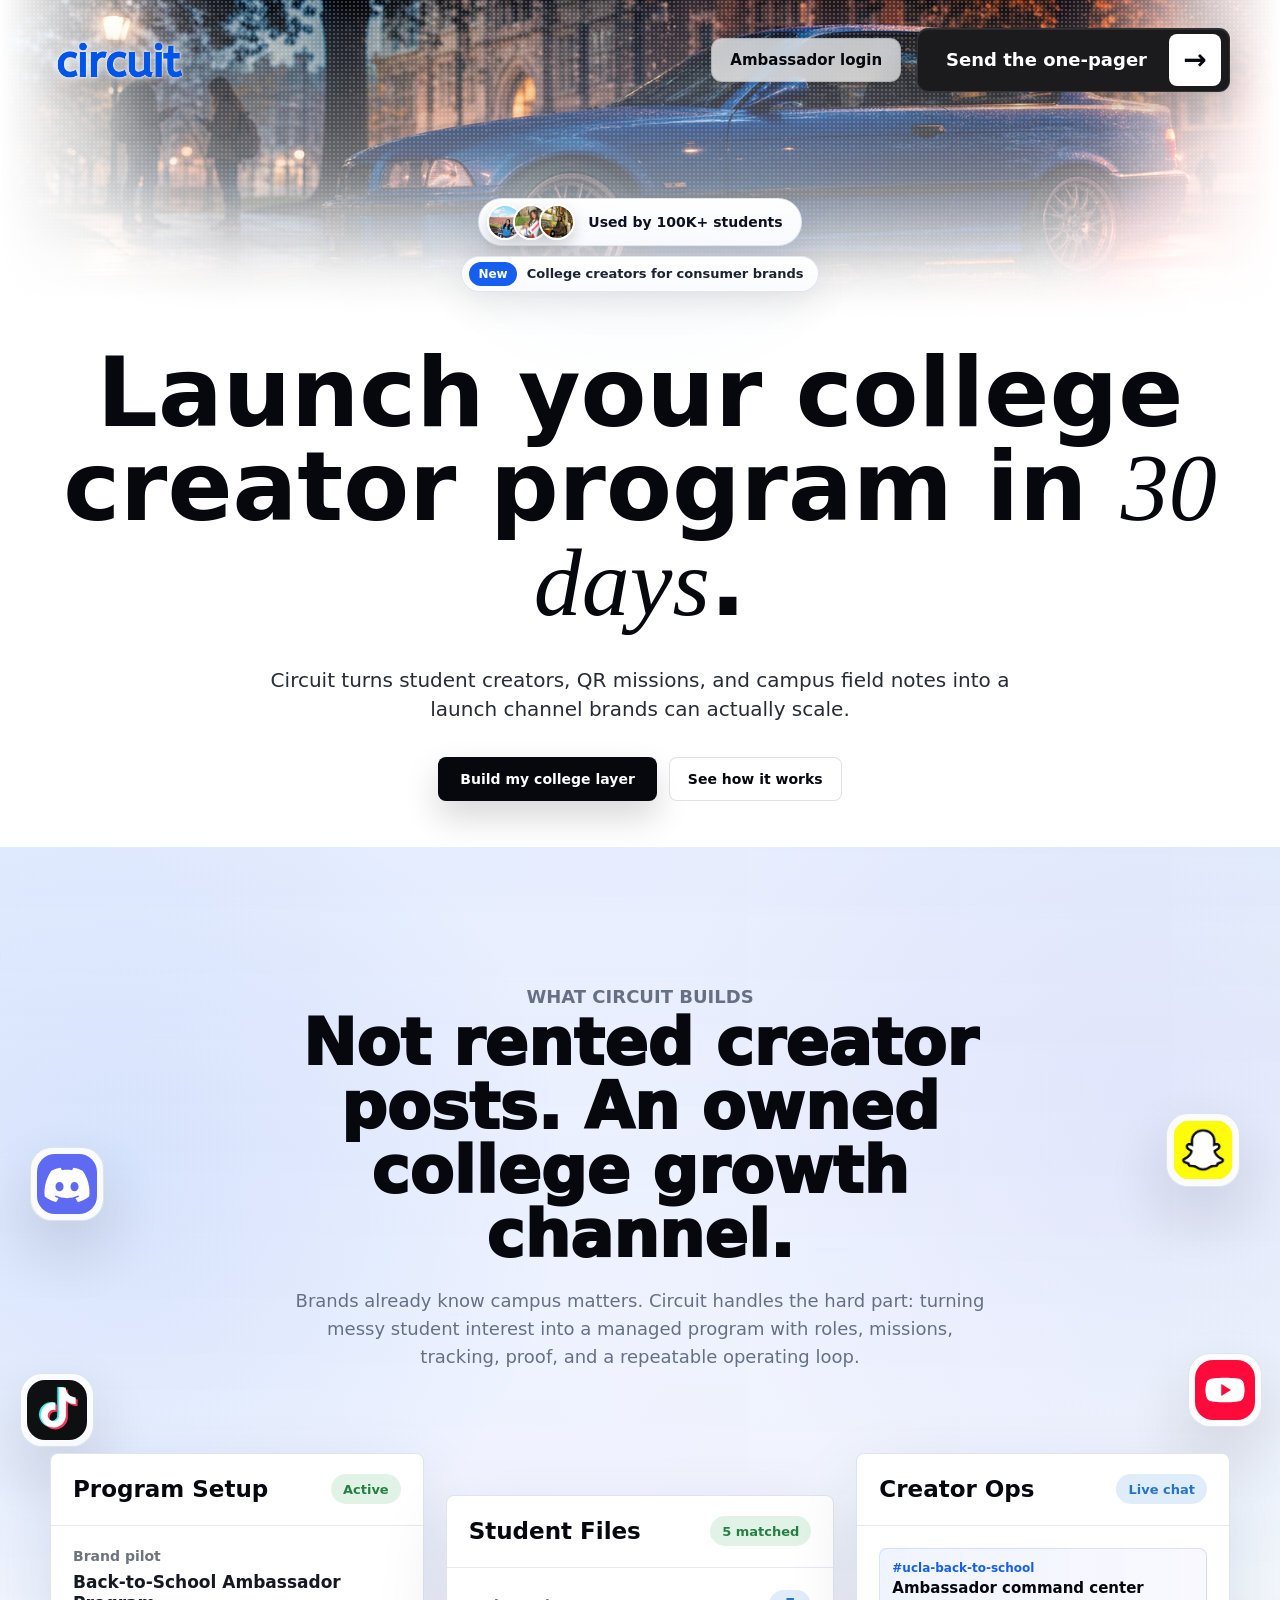
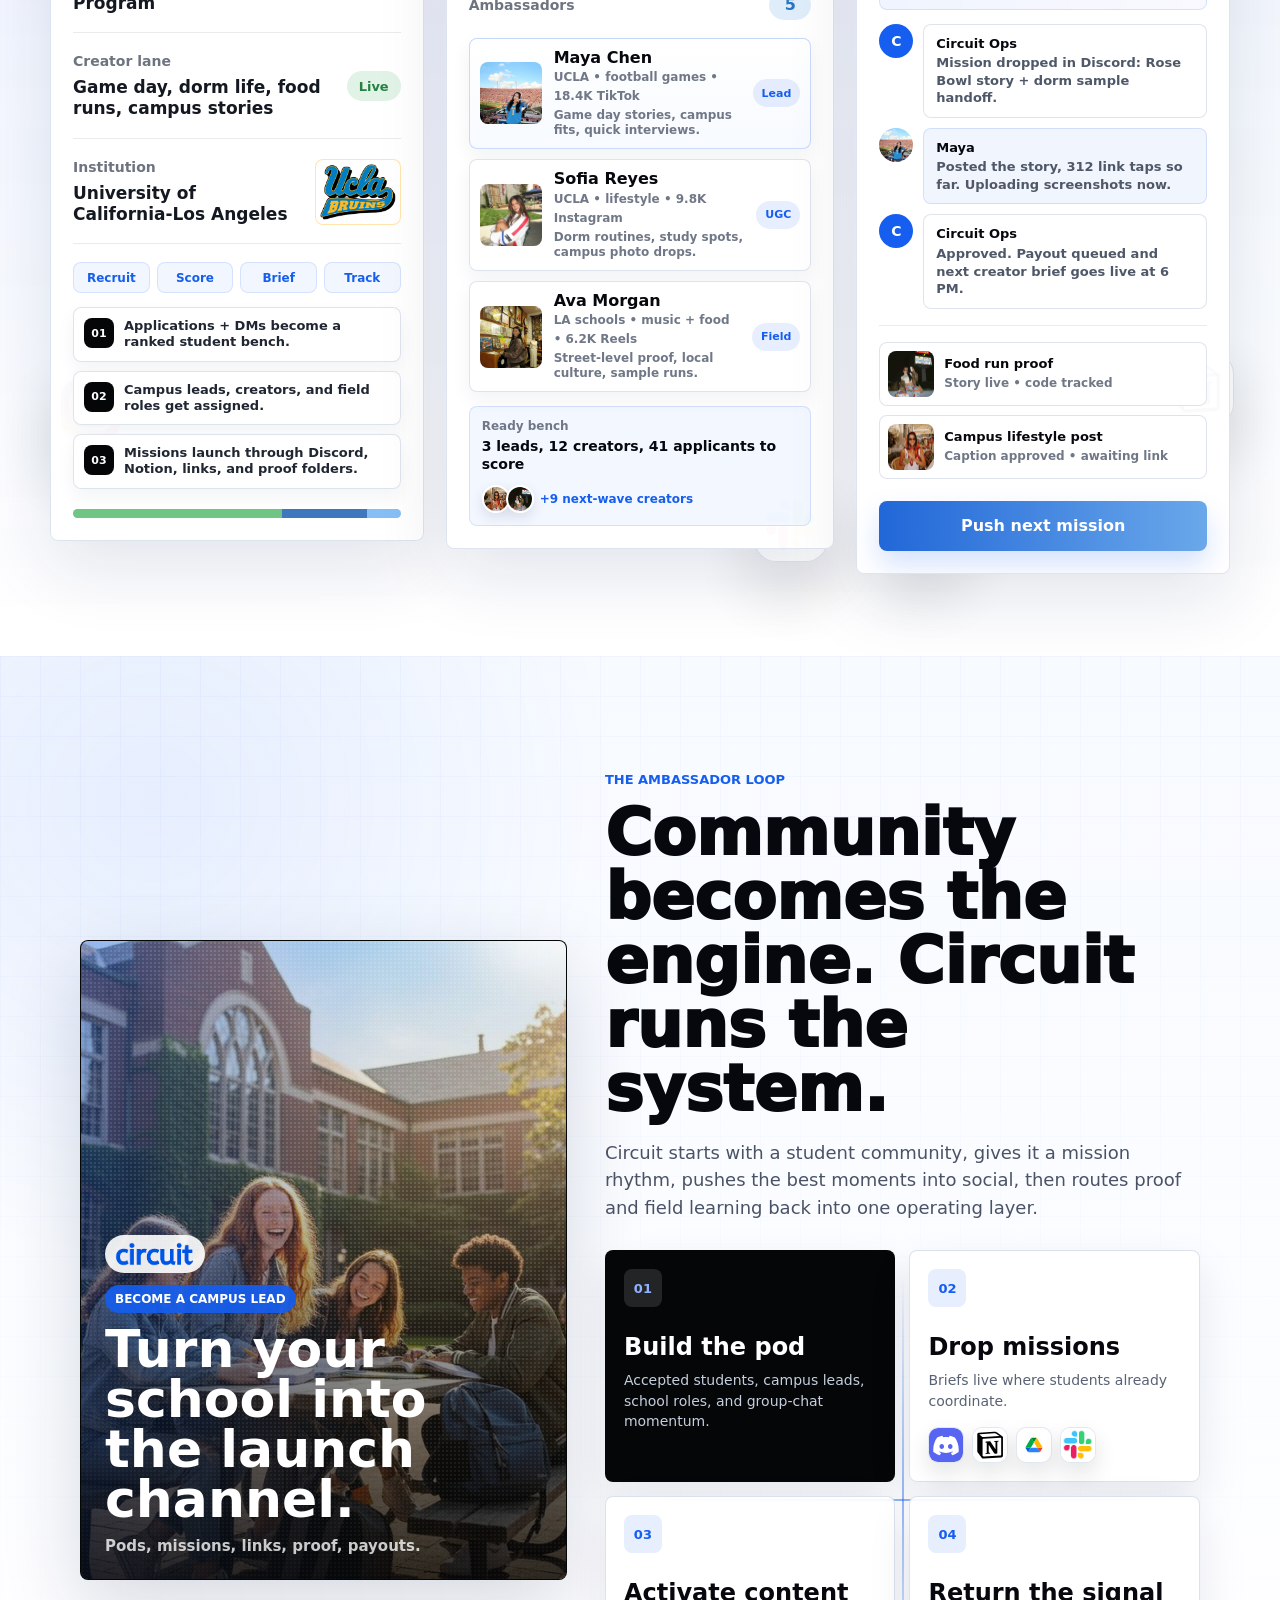
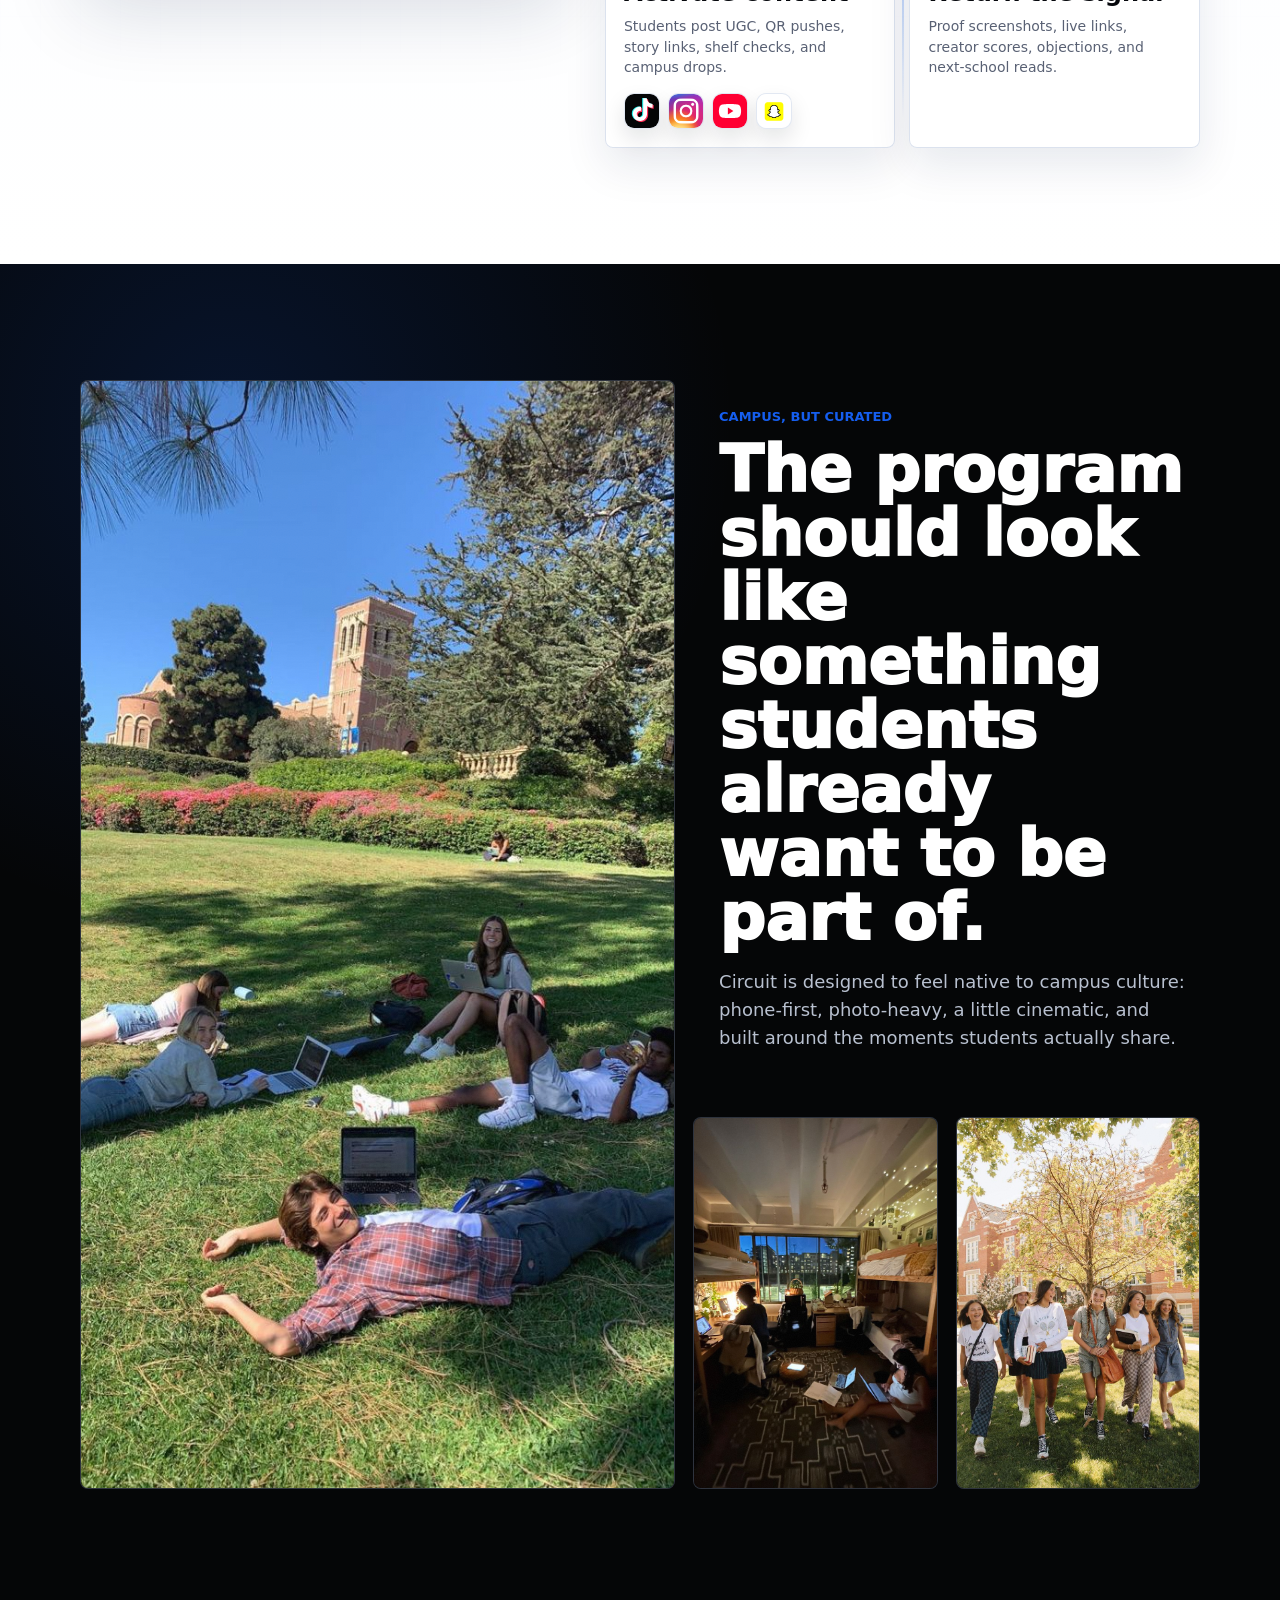
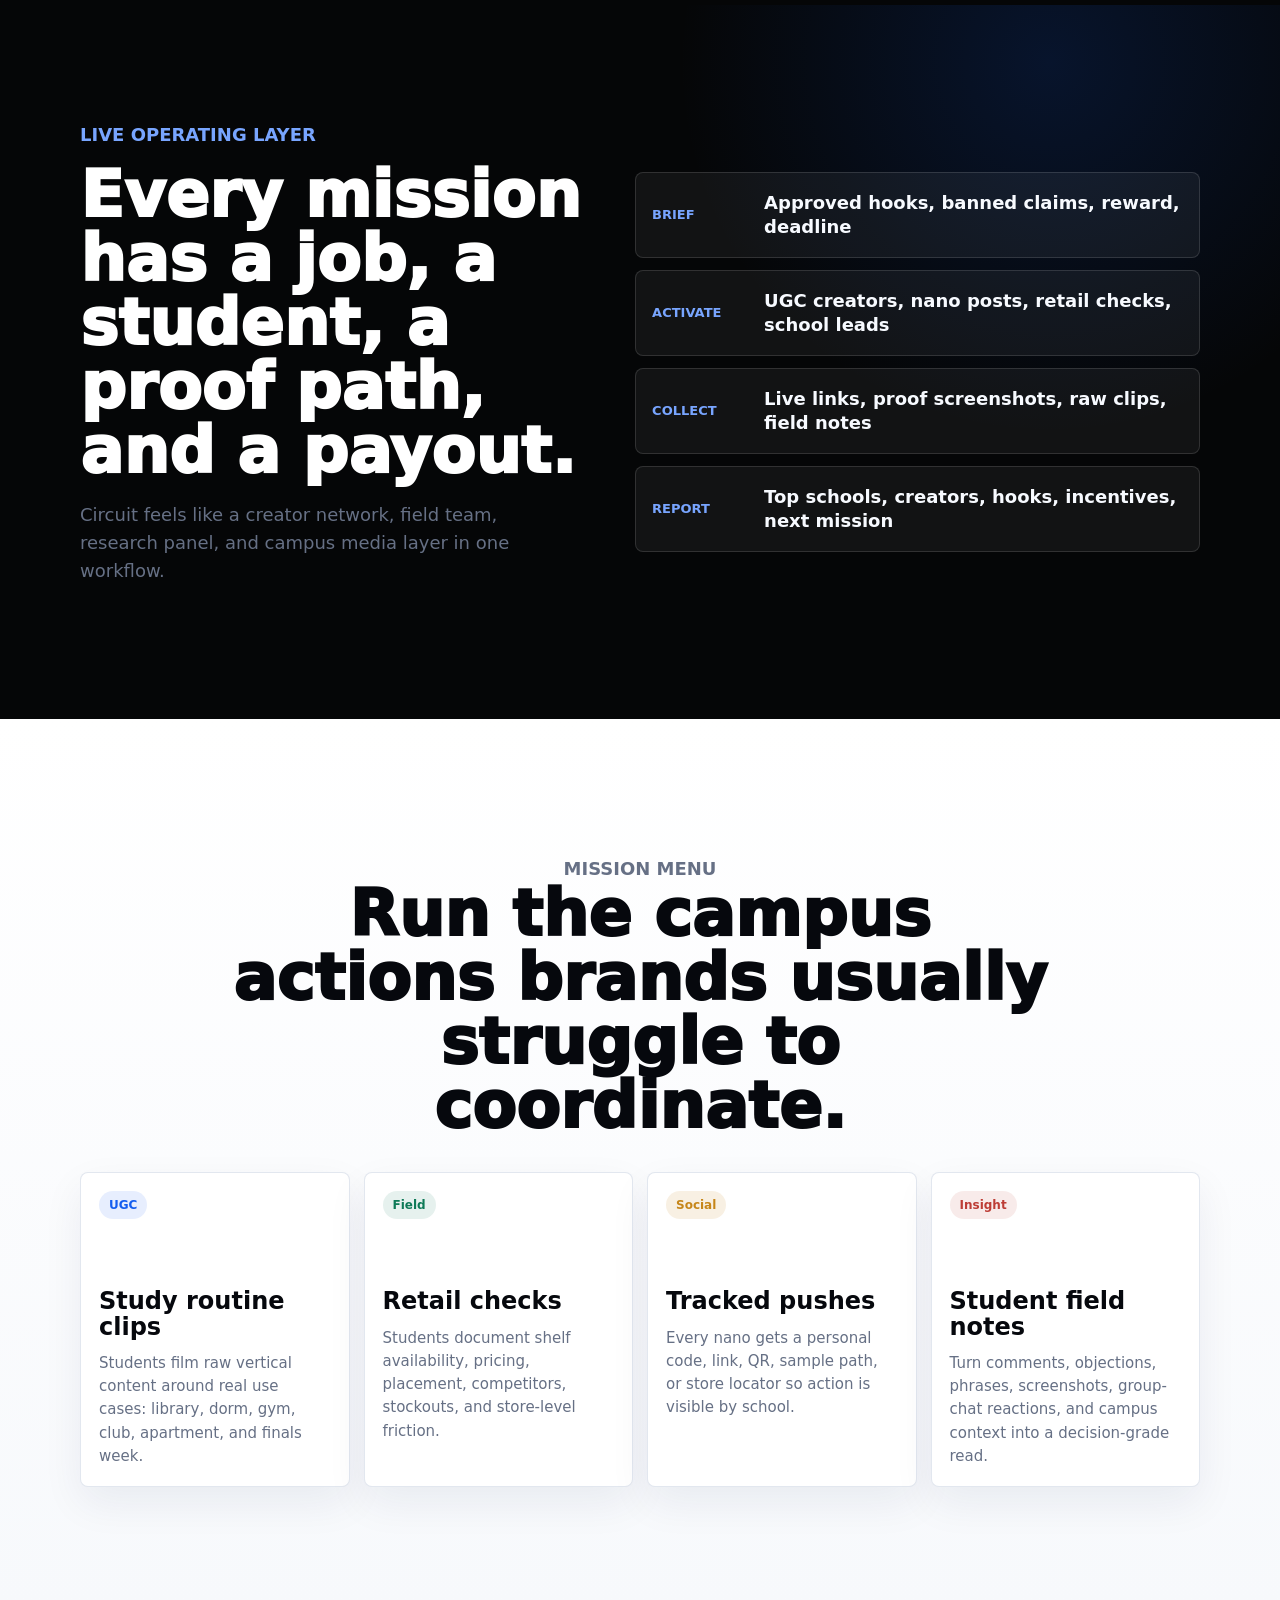
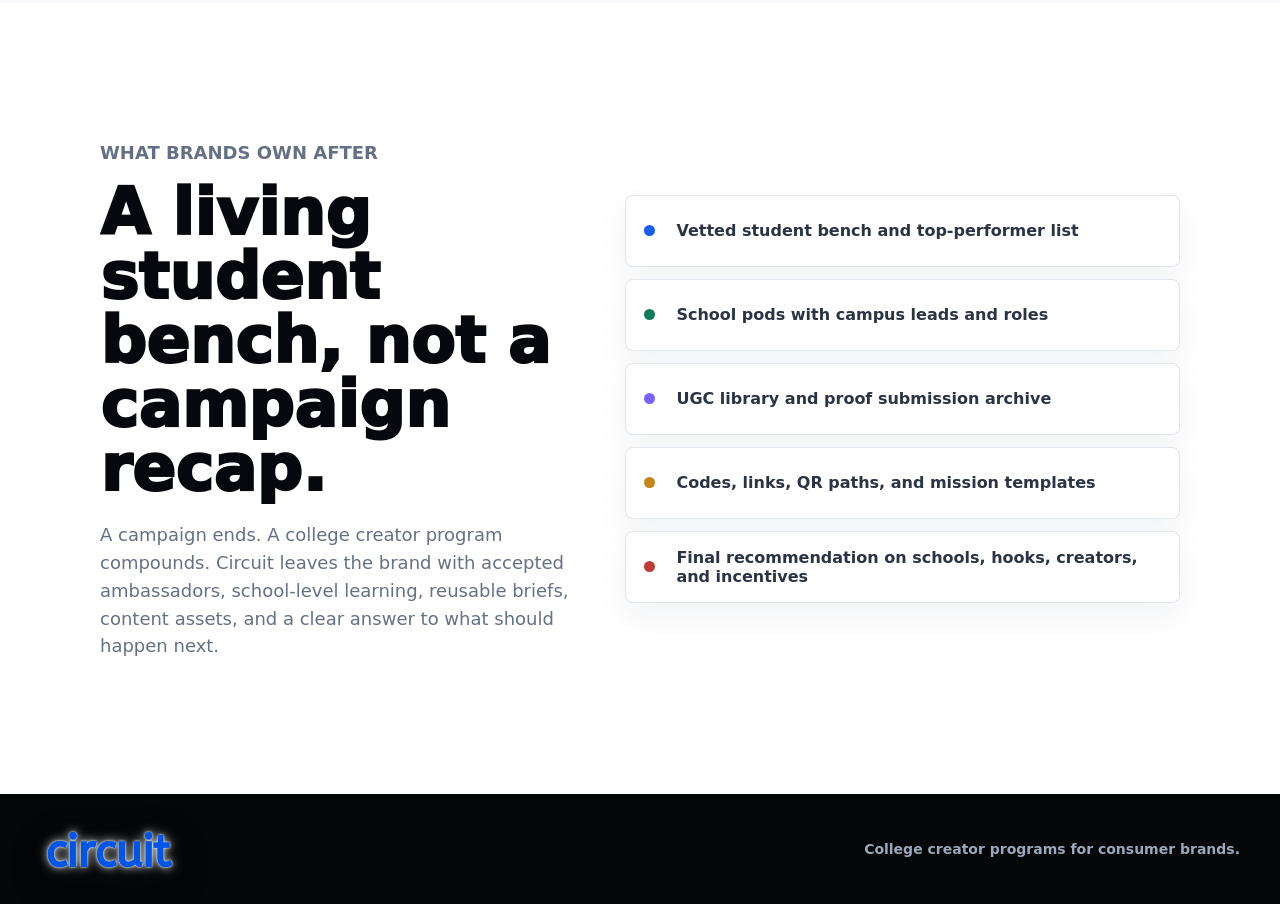
==== commit 03d0396e: "Add ambassador login + portal; rename onboarding to /ambassadors - Homepage nav: add 'Ambassador Log" ====
--- a/index.html
+++ b/index.html
@@ -9,21 +9,17 @@
       content="Circuit builds and manages college creator programs for consumer brands: student ambassadors, UGC, school pods, tracked actions, and field intelligence."
     />
     <link rel="icon" href="assets/circuit-mark.svg" type="image/svg+xml" />
-    <link rel="preconnect" href="https://fonts.googleapis.com" />
-    <link rel="preconnect" href="https://fonts.gstatic.com" crossorigin />
-    <link href="https://fonts.googleapis.com/css2?family=DM+Sans:ital,opsz,wght@0,9..40,300;0,9..40,400;0,9..40,500;0,9..40,700;1,9..40,400&family=Fraunces:ital,opsz,wght@0,9..144,300;0,9..144,400;0,9..144,700;0,9..144,800;1,9..144,300;1,9..144,400;1,9..144,700;1,9..144,800&display=swap" rel="stylesheet" />
     <link rel="stylesheet" href="styles.css" />
   </head>
   <body>
-    <div class="sticky-bar" id="sticky-bar" aria-hidden="true">
-      <span class="sticky-bar-label">Circuit — College creator programs</span>
-      <button class="sticky-bar-cta" type="button" data-onboarding-open>Build my layer</button>
-    </div>
-
     <header class="site-header" aria-label="Primary">
       <a class="brand" href="#top" aria-label="Circuit home">
         <img class="brand-logo" src="assets/circuit-wordmark.png" alt="Circuit" />
       </a>
+      <nav class="nav-actions" aria-label="Account">
+        <a class="nav-login" href="/login"><span class="nl-full">Ambassador login</span><span class="nl-short">Log in</span></a>
+        <a class="nav-cta" href="mailto:hello@circuitcampus.com">Send the one-pager</a>
+      </nav>
     </header>
 
     <main id="top">
@@ -78,12 +74,12 @@
             </p>
 
             <div class="loop-map" aria-label="Circuit community activation flow">
-              <article class="loop-node community-node reveal">
+              <article class="loop-node community-node">
                 <span>01</span>
                 <strong>Build the pod</strong>
                 <p>Accepted students, campus leads, school roles, and group-chat momentum.</p>
               </article>
-              <article class="loop-node tools-node reveal">
+              <article class="loop-node tools-node">
                 <span>02</span>
                 <strong>Drop missions</strong>
                 <p>Briefs live where students already coordinate.</p>
@@ -94,7 +90,7 @@
                   <img src="assets/logos/slack-new.jpg" alt="Slack" />
                 </div>
               </article>
-              <article class="loop-node social-node reveal">
+              <article class="loop-node social-node">
                 <span>03</span>
                 <strong>Activate content</strong>
                 <p>Students post UGC, QR pushes, story links, shelf checks, and campus drops.</p>
@@ -105,7 +101,7 @@
                   <img src="assets/logos/snapchat-logo.png" alt="Snapchat" />
                 </div>
               </article>
-              <article class="loop-node proof-node reveal">
+              <article class="loop-node proof-node">
                 <span>04</span>
                 <strong>Return the signal</strong>
                 <p>Proof screenshots, live links, creator scores, objections, and next-school reads.</p>
@@ -162,7 +158,7 @@
         </div>
 
         <div class="system-showcase" aria-label="Circuit operating system preview">
-          <article class="system-window campaign-window reveal">
+          <article class="system-window campaign-window">
             <header>
               <h3>Program Setup</h3>
               <span class="window-status active">Active</span>
@@ -214,7 +210,7 @@
             </div>
           </article>
 
-          <article class="system-window review-window reveal">
+          <article class="system-window review-window">
             <header>
               <h3>Student Files</h3>
               <span class="window-status approved">5 matched</span>
@@ -265,7 +261,7 @@
             </div>
           </article>
 
-          <article class="system-window verify-window reveal">
+          <article class="system-window verify-window">
             <header>
               <h3>Creator Ops</h3>
               <span class="window-status files">Live chat</span>
@@ -349,22 +345,22 @@
         </div>
 
         <div class="mission-grid">
-          <article class="mission-card reveal">
+          <article class="mission-card">
             <span class="mission-tag">UGC</span>
             <h3>Study routine clips</h3>
             <p>Students film raw vertical content around real use cases: library, dorm, gym, club, apartment, and finals week.</p>
           </article>
-          <article class="mission-card reveal">
+          <article class="mission-card">
             <span class="mission-tag green">Field</span>
             <h3>Retail checks</h3>
             <p>Students document shelf availability, pricing, placement, competitors, stockouts, and store-level friction.</p>
           </article>
-          <article class="mission-card reveal">
+          <article class="mission-card">
             <span class="mission-tag gold">Social</span>
             <h3>Tracked pushes</h3>
             <p>Every nano gets a personal code, link, QR, sample path, or store locator so action is visible by school.</p>
           </article>
-          <article class="mission-card reveal">
+          <article class="mission-card">
             <span class="mission-tag red">Insight</span>
             <h3>Student field notes</h3>
             <p>Turn comments, objections, phrases, screenshots, group-chat reactions, and campus context into a decision-grade read.</p>
@@ -383,23 +379,23 @@
           </p>
         </div>
         <div class="deliverables">
-          <div class="deliverable-row reveal">
+          <div class="deliverable-row">
             <span></span>
             <p>Vetted student bench and top-performer list</p>
           </div>
-          <div class="deliverable-row reveal">
+          <div class="deliverable-row">
             <span></span>
             <p>School pods with campus leads and roles</p>
           </div>
-          <div class="deliverable-row reveal">
+          <div class="deliverable-row">
             <span></span>
             <p>UGC library and proof submission archive</p>
           </div>
-          <div class="deliverable-row reveal">
+          <div class="deliverable-row">
             <span></span>
             <p>Codes, links, QR paths, and mission templates</p>
           </div>
-          <div class="deliverable-row reveal">
+          <div class="deliverable-row">
             <span></span>
             <p>Final recommendation on schools, hooks, creators, and incentives</p>
           </div>
--- a/styles.css
+++ b/styles.css
@@ -14,8 +14,6 @@
   --white: #ffffff;
   --shadow: 0 24px 80px rgba(16, 29, 56, 0.12);
   --soft-shadow: 0 18px 50px rgba(18, 35, 72, 0.08);
-  --font-body: 'DM Sans', ui-sans-serif, system-ui, sans-serif;
-  --font-display: 'Fraunces', Georgia, serif;
 }
 
 * {
@@ -35,7 +33,9 @@
   overflow-x: hidden;
   color: var(--text);
   background: #fff;
-  font-family: var(--font-body);
+  font-family:
+    Inter, ui-sans-serif, system-ui, -apple-system, BlinkMacSystemFont, "Segoe UI",
+    sans-serif;
   letter-spacing: 0;
 }
 
@@ -97,6 +97,10 @@
   display: block;
   width: 128px;
   height: auto;
+  filter:
+    drop-shadow(0 0 1px rgba(255, 255, 255, 0.98))
+    drop-shadow(0 0 5px rgba(255, 255, 255, 0.78))
+    drop-shadow(0 10px 18px rgba(5, 6, 7, 0.28));
 }
 
 .nav-links {
@@ -196,6 +200,36 @@
   box-shadow: 0 10px 20px rgba(65, 13, 18, 0.22);
   transform: translateZ(18px) translateX(2px);
 }
+
+.nav-actions {
+  display: inline-flex;
+  align-items: center;
+  gap: 16px;
+}
+
+.nav-login {
+  display: inline-flex;
+  align-items: center;
+  min-height: 44px;
+  padding: 0 18px;
+  border-radius: 11px;
+  border: 1px solid rgba(6, 8, 13, 0.12);
+  background: rgba(255, 255, 255, 0.72);
+  backdrop-filter: blur(8px);
+  color: var(--ink);
+  font-size: 15px;
+  font-weight: 800;
+  white-space: nowrap;
+  transition: background-color 180ms ease, transform 180ms ease, box-shadow 180ms ease;
+}
+
+.nav-login:hover {
+  background: #fff;
+  transform: translateY(-1px);
+  box-shadow: 0 10px 26px rgba(6, 8, 13, 0.12);
+}
+
+.nl-short { display: none; }
 
 .ghost-button {
   padding: 0 18px;
@@ -646,9 +680,9 @@
 .eyebrow {
   margin: 0 0 14px;
   color: var(--blue);
-  font-size: 12px;
-  font-weight: 700;
-  letter-spacing: 0.12em;
+  font-size: 13px;
+  font-weight: 880;
+  letter-spacing: 0;
   text-transform: uppercase;
 }
 
@@ -665,15 +699,13 @@
   color: var(--ink);
   font-size: 96px;
   line-height: 0.98;
-  font-weight: 300;
-  font-family: var(--font-display);
-  font-optical-sizing: auto;
+  font-weight: 610;
 }
 
 h1 em {
-  font-family: var(--font-display);
+  font-family: Georgia, "Times New Roman", serif;
   font-style: italic;
-  font-weight: 400;
+  font-weight: 500;
 }
 
 .hero-copy {
@@ -784,11 +816,9 @@
   max-width: 550px;
   margin: 12px 0 22px;
   color: var(--ink);
-  font-family: var(--font-display);
+  font-family: Georgia, "Times New Roman", serif;
   font-size: 36px;
-  font-weight: 400;
-  font-style: italic;
-  font-optical-sizing: auto;
+  font-weight: 500;
   line-height: 1.05;
 }
 
@@ -1207,9 +1237,6 @@
   max-width: 370px;
   font-size: 52px;
   line-height: 0.96;
-  font-family: var(--font-display);
-  font-weight: 300;
-  font-optical-sizing: auto;
 }
 
 .community-poster small {
@@ -1354,9 +1381,7 @@
   color: var(--ink);
   font-size: 64px;
   line-height: 1;
-  font-weight: 700;
-  font-family: var(--font-display);
-  font-optical-sizing: auto;
+  font-weight: 940;
 }
 
 .section-heading p,
@@ -1440,7 +1465,7 @@
   background:
     radial-gradient(circle at 10% 24%, rgba(21, 94, 239, 0.09), transparent 28%),
     radial-gradient(circle at 90% 18%, rgba(123, 97, 255, 0.08), transparent 30%),
-    linear-gradient(180deg, #ffffff 0%, #f8fbff 12%, #f6f9ff 48%, #ffffff 100%);
+    linear-gradient(180deg, #f8fbff 0%, #f6f9ff 48%, #ffffff 100%);
 }
 
 .system-section::before {
@@ -1657,7 +1682,7 @@
   border: 2px solid rgba(80, 150, 226, 0.28);
   border-radius: 50%;
   color: #3572bc;
-  font-family: var(--font-display);
+  font-family: Georgia, "Times New Roman", serif;
   font-size: 19px;
   font-style: italic;
 }
@@ -2239,14 +2264,13 @@
   display: inline-flex;
   min-height: 28px;
   align-items: center;
-  margin-bottom: 16px;
+  margin-bottom: 70px;
   padding: 0 10px;
   border-radius: 999px;
   background: rgba(21, 94, 239, 0.1);
   color: var(--blue);
   font-size: 12px;
   font-weight: 850;
-  letter-spacing: 0.08em;
 }
 
 .mission-tag.green {
@@ -3023,6 +3047,17 @@
     font-size: 16px;
   }
 
+  .nav-actions { gap: 10px; }
+
+  .nav-login {
+    min-height: 42px;
+    padding: 0 13px;
+    font-size: 13px;
+  }
+
+  .nl-full { display: none; }
+  .nl-short { display: inline; }
+
   .hero {
     min-height: 660px;
     padding: 178px 16px 40px;
@@ -3488,92 +3523,3 @@
     justify-content: flex-start;
   }
 }
-
-/* ─── Scroll reveal ──────────────────────────────────────────── */
-.reveal {
-  opacity: 0;
-  transform: translateY(28px);
-  transition:
-    opacity 0.6s cubic-bezier(0.16, 1, 0.3, 1),
-    transform 0.6s cubic-bezier(0.16, 1, 0.3, 1);
-  transition-delay: calc(var(--reveal-i, 0) * 90ms);
-}
-
-.reveal.is-revealed {
-  opacity: 1;
-  transform: none;
-}
-
-@media (prefers-reduced-motion: reduce) {
-  .reveal {
-    opacity: 1;
-    transform: none;
-    transition: none;
-  }
-}
-
-/* ─── Sticky conversion bar ──────────────────────────────────── */
-.sticky-bar {
-  position: fixed;
-  top: 0;
-  left: 0;
-  right: 0;
-  z-index: 30;
-  display: flex;
-  align-items: center;
-  justify-content: space-between;
-  gap: 16px;
-  padding: 0 24px;
-  min-height: 56px;
-  background: var(--ink);
-  color: #fff;
-  transform: translateY(-100%);
-  transition: transform 0.36s cubic-bezier(0.16, 1, 0.3, 1);
-  box-shadow: 0 8px 32px rgba(6, 8, 13, 0.28);
-}
-
-.sticky-bar.is-visible {
-  transform: translateY(0);
-}
-
-.sticky-bar-label {
-  font-size: 14px;
-  font-weight: 600;
-  color: rgba(255, 255, 255, 0.78);
-  white-space: nowrap;
-  overflow: hidden;
-  text-overflow: ellipsis;
-}
-
-.sticky-bar-cta {
-  display: inline-flex;
-  align-items: center;
-  gap: 8px;
-  min-height: 36px;
-  padding: 0 16px;
-  border: 0;
-  border-radius: 8px;
-  background: var(--blue);
-  color: #fff;
-  font-size: 13px;
-  font-weight: 700;
-  white-space: nowrap;
-  cursor: pointer;
-  transition: background 180ms ease, transform 180ms ease;
-}
-
-.sticky-bar-cta:hover {
-  background: var(--blue-deep);
-  transform: translateY(-1px);
-}
-
-@media (max-width: 480px) {
-  .sticky-bar {
-    padding: 0 16px;
-  }
-
-  .sticky-bar-label {
-    font-size: 12px;
-  }
-}
-
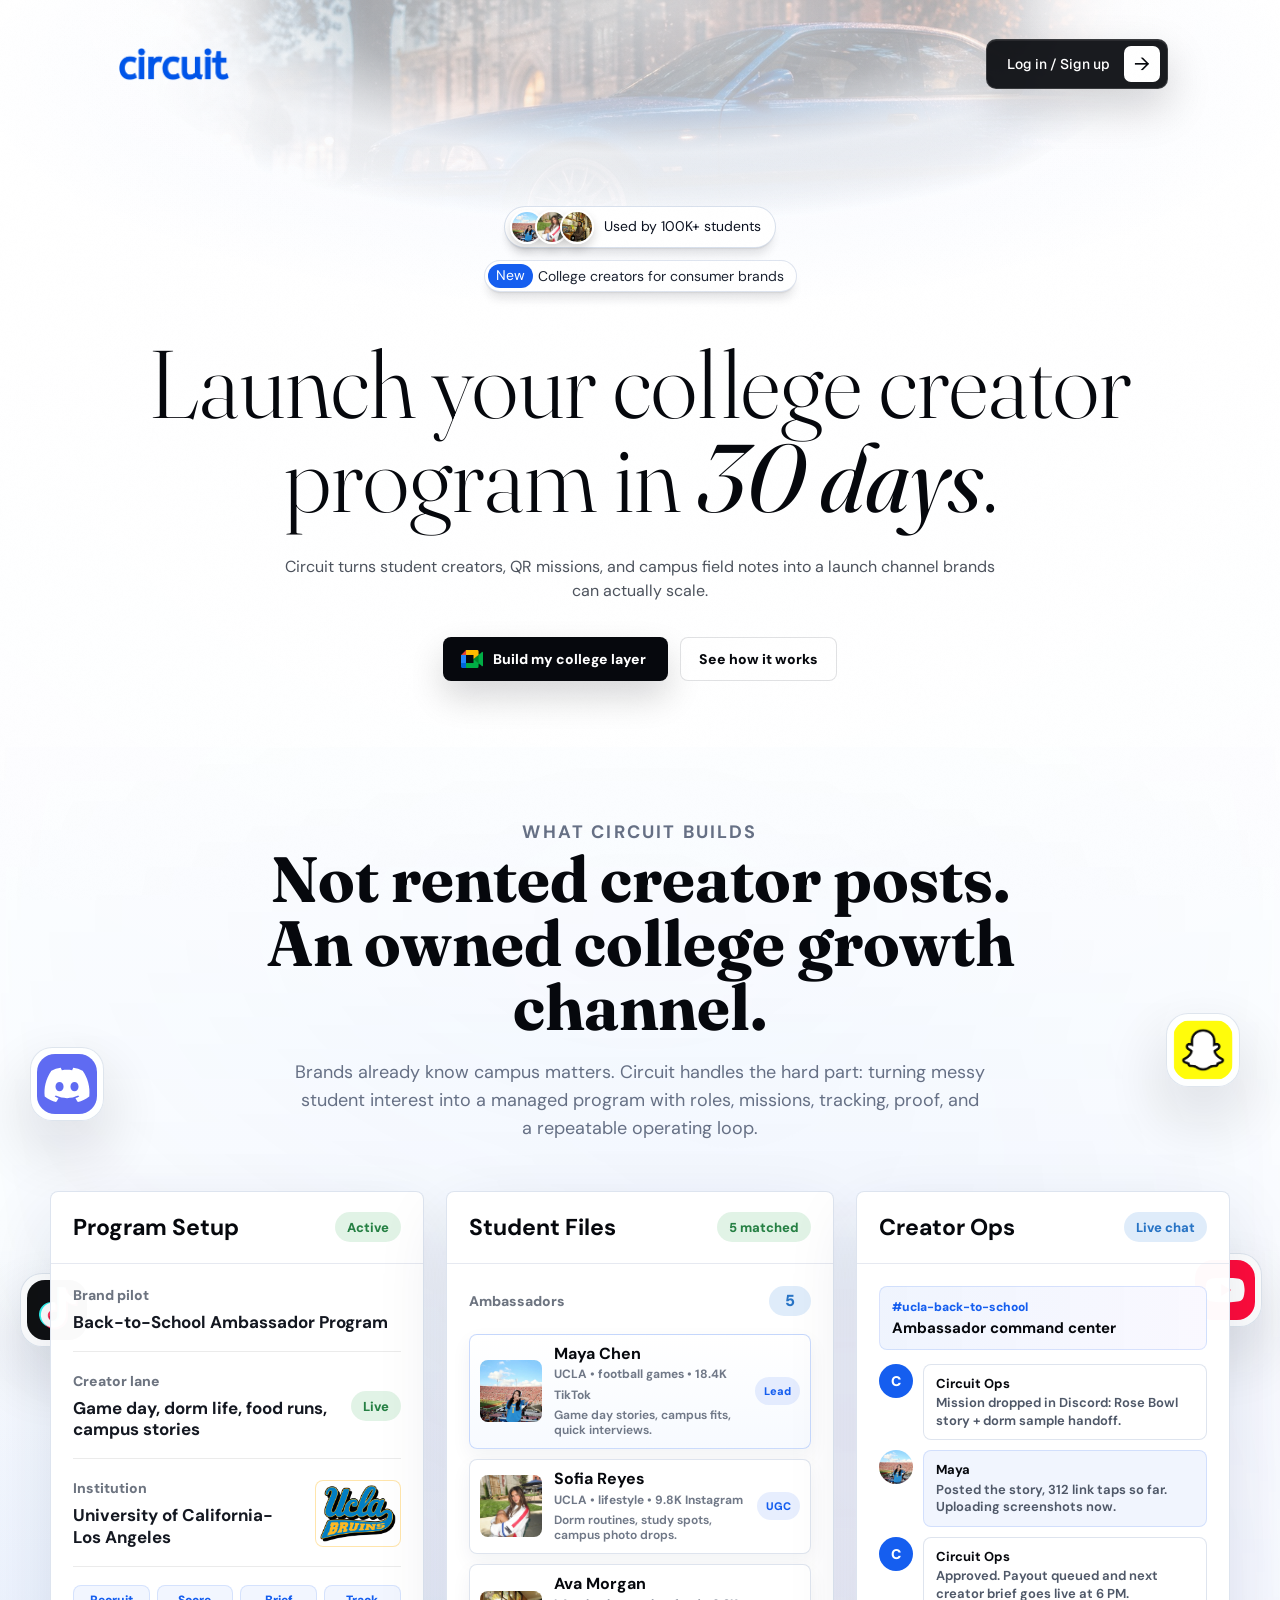
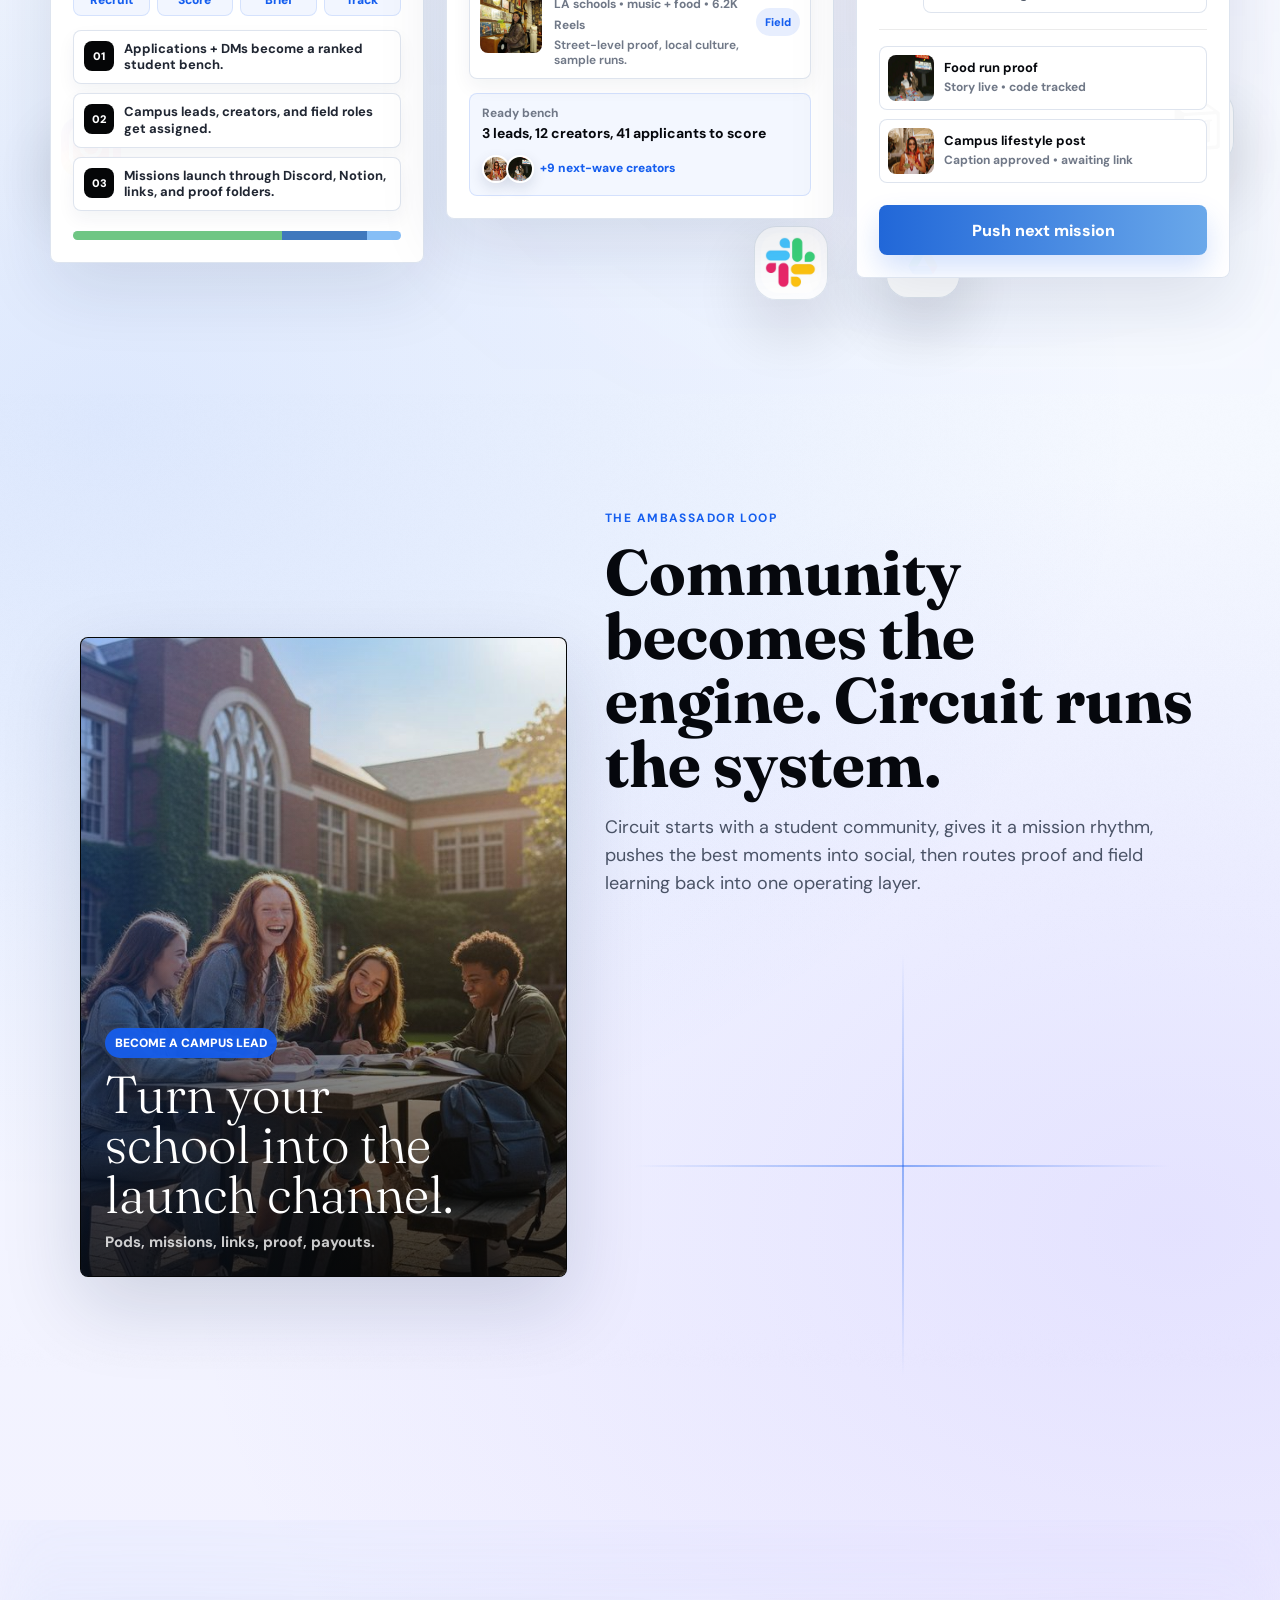
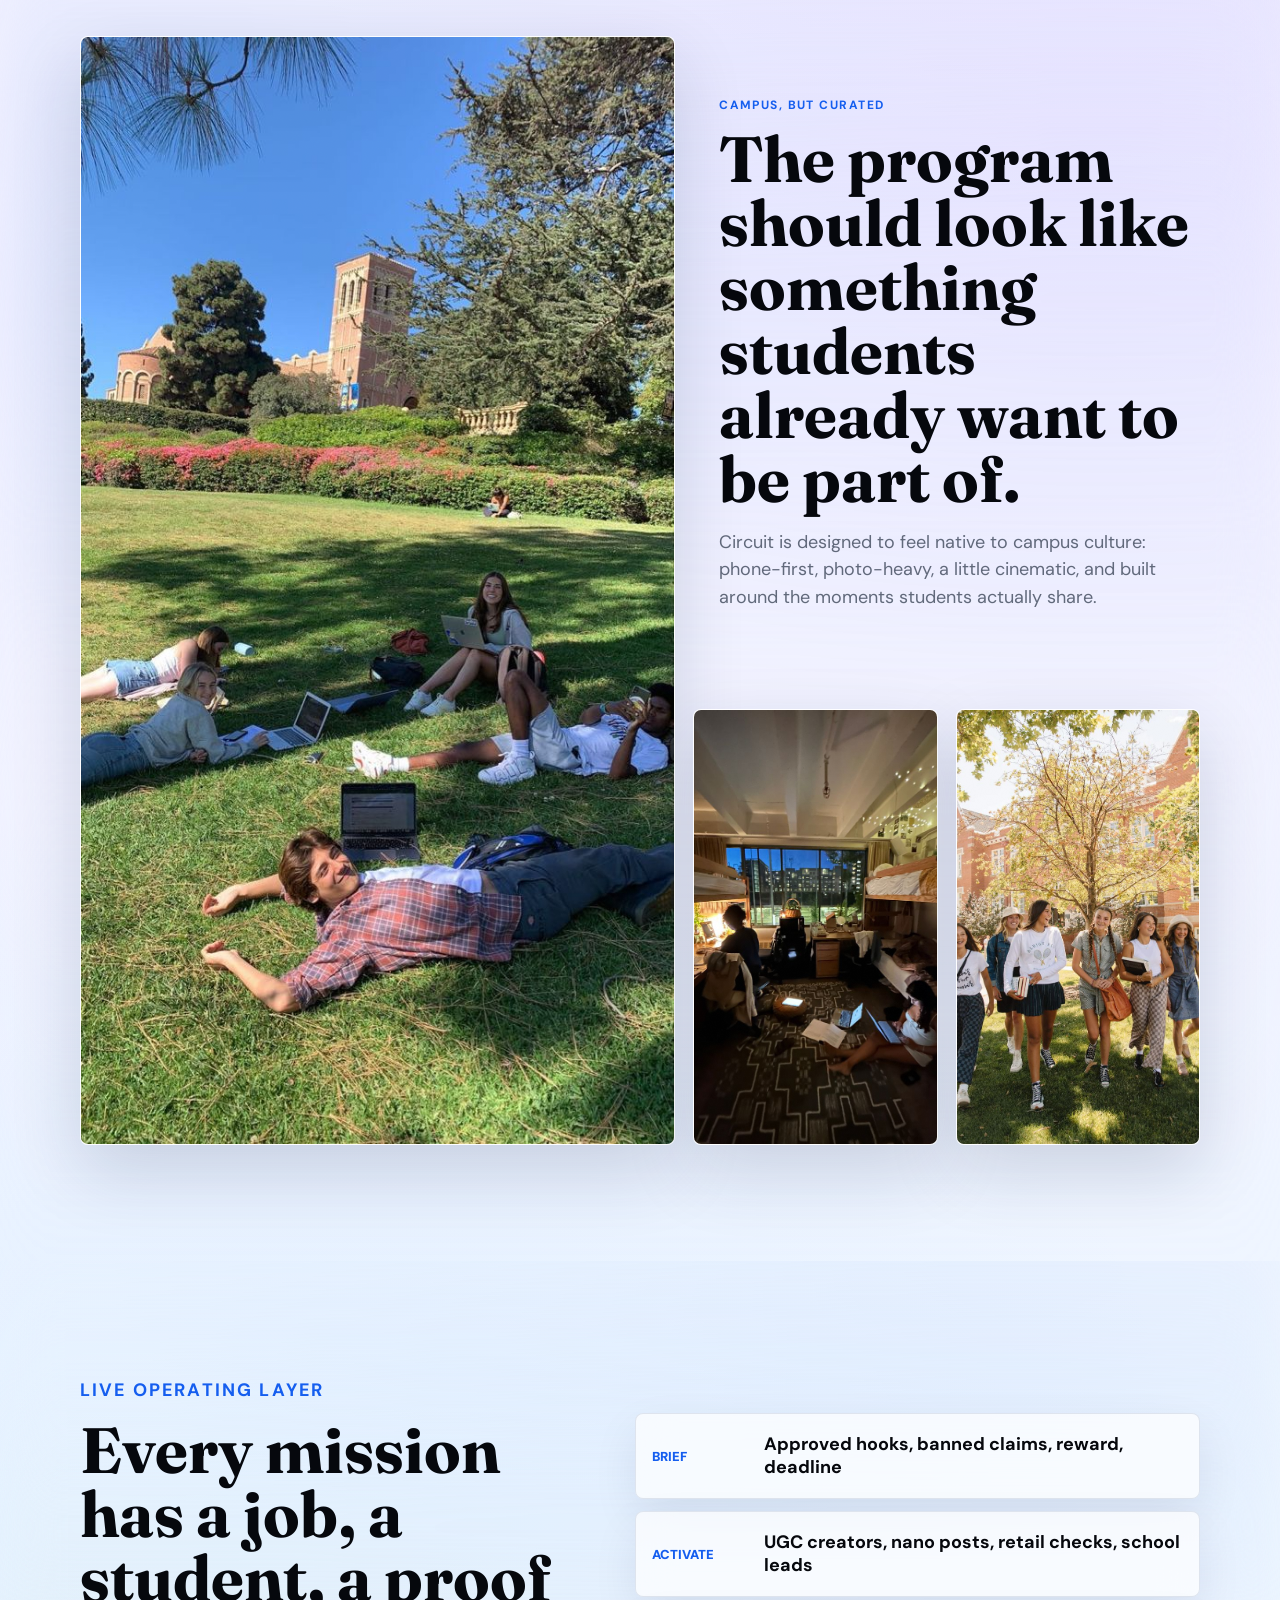
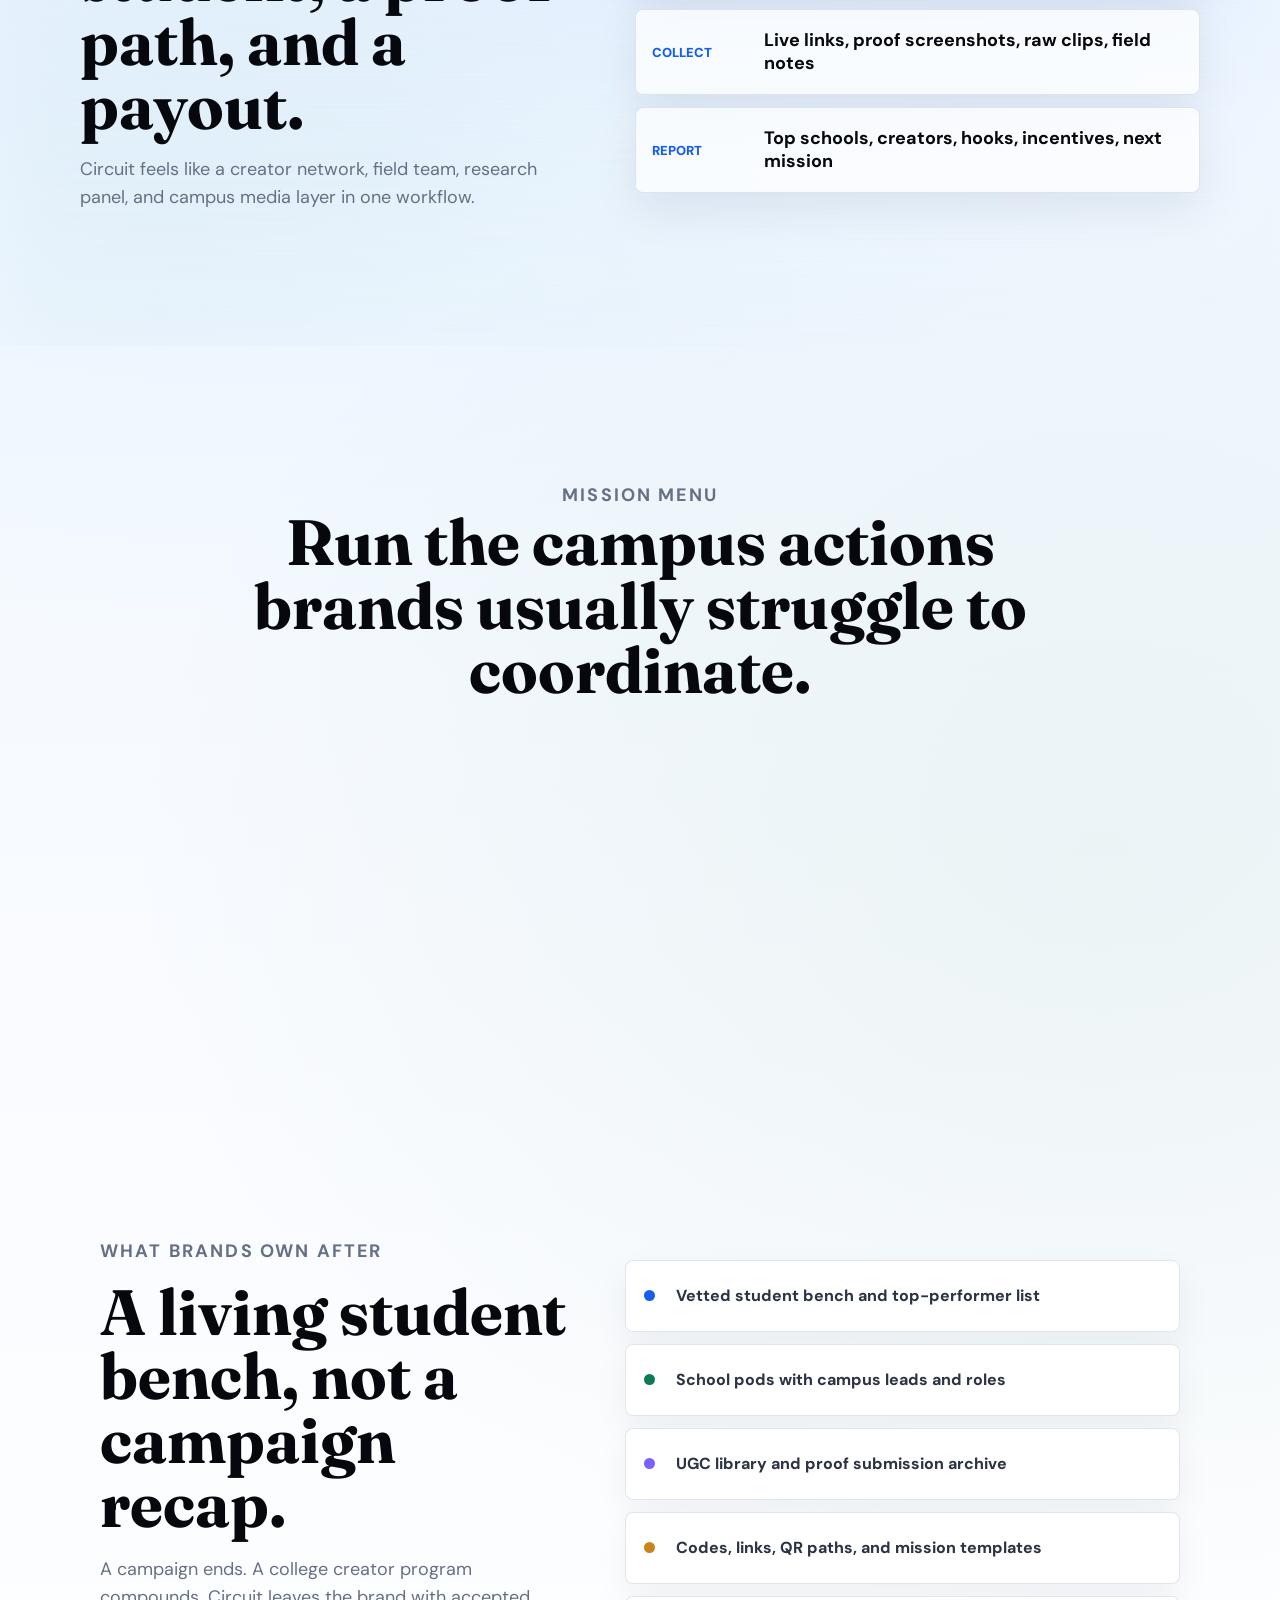
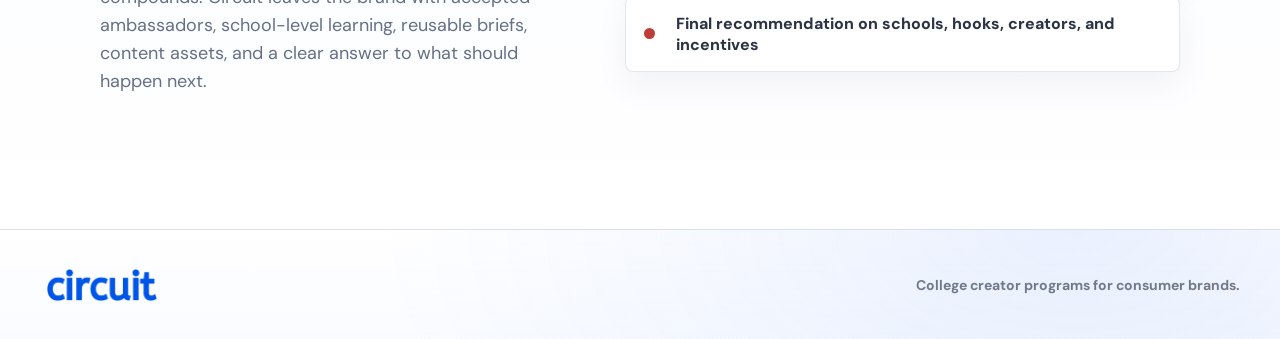
==== commit 56ac6f1a: "Commit live homepage to main (Log in / Sign up version)" ====
--- a/index.html
+++ b/index.html
@@ -9,6 +9,13 @@
       content="Circuit builds and manages college creator programs for consumer brands: student ambassadors, UGC, school pods, tracked actions, and field intelligence."
     />
     <link rel="icon" href="assets/circuit-mark.svg" type="image/svg+xml" />
+    <link rel="icon" href="assets/favicon-16.png" sizes="16x16" type="image/png" />
+    <link rel="icon" href="assets/favicon-32.png" sizes="32x32" type="image/png" />
+    <link rel="icon" href="assets/favicon-192.png" sizes="192x192" type="image/png" />
+    <link rel="apple-touch-icon" href="assets/apple-touch-icon.png" />
+    <link rel="preconnect" href="https://fonts.googleapis.com" />
+    <link rel="preconnect" href="https://fonts.gstatic.com" crossorigin />
+    <link href="https://fonts.googleapis.com/css2?family=DM+Sans:ital,opsz,wght@0,9..40,300;0,9..40,400;0,9..40,500;0,9..40,700;1,9..40,400&family=Fraunces:ital,opsz,wght@0,9..144,300;0,9..144,400;0,9..144,700;0,9..144,800;1,9..144,300;1,9..144,400;1,9..144,700;1,9..144,800&family=Geist:wght@400;500;600&display=swap" rel="stylesheet" />
     <link rel="stylesheet" href="styles.css" />
   </head>
   <body>
@@ -16,10 +23,9 @@
       <a class="brand" href="#top" aria-label="Circuit home">
         <img class="brand-logo" src="assets/circuit-wordmark.png" alt="Circuit" />
       </a>
-      <nav class="nav-actions" aria-label="Account">
-        <a class="nav-login" href="/login"><span class="nl-full">Ambassador login</span><span class="nl-short">Log in</span></a>
-        <a class="nav-cta" href="mailto:hello@circuitcampus.com">Send the one-pager</a>
-      </nav>
+      <button class="login-cta" type="button" data-onboarding-open>
+        <span>Log in / Sign up</span>
+      </button>
     </header>
 
     <main id="top">
@@ -46,7 +52,10 @@
             launch channel brands can actually scale.
           </p>
           <div class="hero-actions" aria-label="Primary actions">
-            <button class="primary-button" type="button" data-onboarding-open>Build my college layer</button>
+            <button class="primary-button meet-cta" type="button" data-onboarding-open>
+              <img src="assets/logos/google-meet-icon.png" alt="" />
+              <span>Build my college layer</span>
+            </button>
             <a class="ghost-button" href="#system">See how it works</a>
           </div>
         </div>
@@ -57,7 +66,6 @@
           <figure class="community-poster">
             <img src="assets/pinterest-table-friends.jpg" alt="Students gathered around a table on campus" />
             <figcaption>
-              <img src="assets/circuit-wordmark.png" alt="Circuit" />
               <span>Become a campus lead</span>
               <strong>Turn your school into the launch channel.</strong>
               <small>Pods, missions, links, proof, payouts.</small>
@@ -74,12 +82,12 @@
             </p>
 
             <div class="loop-map" aria-label="Circuit community activation flow">
-              <article class="loop-node community-node">
+              <article class="loop-node community-node reveal">
                 <span>01</span>
                 <strong>Build the pod</strong>
                 <p>Accepted students, campus leads, school roles, and group-chat momentum.</p>
               </article>
-              <article class="loop-node tools-node">
+              <article class="loop-node tools-node reveal">
                 <span>02</span>
                 <strong>Drop missions</strong>
                 <p>Briefs live where students already coordinate.</p>
@@ -90,7 +98,7 @@
                   <img src="assets/logos/slack-new.jpg" alt="Slack" />
                 </div>
               </article>
-              <article class="loop-node social-node">
+              <article class="loop-node social-node reveal">
                 <span>03</span>
                 <strong>Activate content</strong>
                 <p>Students post UGC, QR pushes, story links, shelf checks, and campus drops.</p>
@@ -101,7 +109,7 @@
                   <img src="assets/logos/snapchat-logo.png" alt="Snapchat" />
                 </div>
               </article>
-              <article class="loop-node proof-node">
+              <article class="loop-node proof-node reveal">
                 <span>04</span>
                 <strong>Return the signal</strong>
                 <p>Proof screenshots, live links, creator scores, objections, and next-school reads.</p>
@@ -158,7 +166,7 @@
         </div>
 
         <div class="system-showcase" aria-label="Circuit operating system preview">
-          <article class="system-window campaign-window">
+          <article class="system-window campaign-window reveal">
             <header>
               <h3>Program Setup</h3>
               <span class="window-status active">Active</span>
@@ -210,7 +218,7 @@
             </div>
           </article>
 
-          <article class="system-window review-window">
+          <article class="system-window review-window reveal">
             <header>
               <h3>Student Files</h3>
               <span class="window-status approved">5 matched</span>
@@ -261,7 +269,7 @@
             </div>
           </article>
 
-          <article class="system-window verify-window">
+          <article class="system-window verify-window reveal">
             <header>
               <h3>Creator Ops</h3>
               <span class="window-status files">Live chat</span>
@@ -345,22 +353,22 @@
         </div>
 
         <div class="mission-grid">
-          <article class="mission-card">
+          <article class="mission-card reveal">
             <span class="mission-tag">UGC</span>
             <h3>Study routine clips</h3>
             <p>Students film raw vertical content around real use cases: library, dorm, gym, club, apartment, and finals week.</p>
           </article>
-          <article class="mission-card">
+          <article class="mission-card reveal">
             <span class="mission-tag green">Field</span>
             <h3>Retail checks</h3>
             <p>Students document shelf availability, pricing, placement, competitors, stockouts, and store-level friction.</p>
           </article>
-          <article class="mission-card">
+          <article class="mission-card reveal">
             <span class="mission-tag gold">Social</span>
             <h3>Tracked pushes</h3>
             <p>Every nano gets a personal code, link, QR, sample path, or store locator so action is visible by school.</p>
           </article>
-          <article class="mission-card">
+          <article class="mission-card reveal">
             <span class="mission-tag red">Insight</span>
             <h3>Student field notes</h3>
             <p>Turn comments, objections, phrases, screenshots, group-chat reactions, and campus context into a decision-grade read.</p>
@@ -379,23 +387,23 @@
           </p>
         </div>
         <div class="deliverables">
-          <div class="deliverable-row">
+          <div class="deliverable-row reveal">
             <span></span>
             <p>Vetted student bench and top-performer list</p>
           </div>
-          <div class="deliverable-row">
+          <div class="deliverable-row reveal">
             <span></span>
             <p>School pods with campus leads and roles</p>
           </div>
-          <div class="deliverable-row">
+          <div class="deliverable-row reveal">
             <span></span>
             <p>UGC library and proof submission archive</p>
           </div>
-          <div class="deliverable-row">
+          <div class="deliverable-row reveal">
             <span></span>
             <p>Codes, links, QR paths, and mission templates</p>
           </div>
-          <div class="deliverable-row">
+          <div class="deliverable-row reveal">
             <span></span>
             <p>Final recommendation on schools, hooks, creators, and incentives</p>
           </div>
--- a/styles.css
+++ b/styles.css
@@ -14,6 +14,9 @@
   --white: #ffffff;
   --shadow: 0 24px 80px rgba(16, 29, 56, 0.12);
   --soft-shadow: 0 18px 50px rgba(18, 35, 72, 0.08);
+  --font-body: 'DM Sans', ui-sans-serif, system-ui, sans-serif;
+  --font-display: 'Fraunces', Georgia, serif;
+  --font-geist: 'Geist', ui-sans-serif, system-ui, sans-serif;
 }
 
 * {
@@ -32,11 +35,37 @@
   margin: 0;
   overflow-x: hidden;
   color: var(--text);
-  background: #fff;
-  font-family:
-    Inter, ui-sans-serif, system-ui, -apple-system, BlinkMacSystemFont, "Segoe UI",
-    sans-serif;
+  background:
+    radial-gradient(1500px 980px at 52% 5%, rgba(255, 255, 255, 0.96) 0%, rgba(255, 255, 255, 0.76) 42%, rgba(255, 255, 255, 0) 78%),
+    radial-gradient(1400px 1050px at 8% 30%, rgba(21, 94, 239, 0.11) 0%, rgba(21, 94, 239, 0.055) 38%, rgba(21, 94, 239, 0) 74%),
+    radial-gradient(1280px 980px at 92% 42%, rgba(123, 97, 255, 0.12) 0%, rgba(123, 97, 255, 0.054) 42%, rgba(123, 97, 255, 0) 78%),
+    radial-gradient(1180px 920px at 20% 70%, rgba(120, 190, 255, 0.105) 0%, rgba(120, 190, 255, 0.045) 44%, rgba(120, 190, 255, 0) 80%),
+    radial-gradient(1200px 940px at 86% 84%, rgba(14, 122, 87, 0.055) 0%, rgba(14, 122, 87, 0.026) 45%, rgba(14, 122, 87, 0) 82%),
+    linear-gradient(180deg,
+      #ffffff 0%,
+      #fbfdff 18%,
+      #f3f7ff 34%,
+      #f2f0ff 52%,
+      #eef7ff 70%,
+      #f9fbff 86%,
+      #ffffff 100%
+    );
+  background-attachment: scroll;
+  background-repeat: no-repeat;
+  font-family: var(--font-body);
   letter-spacing: 0;
+}
+
+body::before {
+  position: fixed;
+  inset: 0;
+  z-index: 999;
+  content: "";
+  background-image: url("assets/grain.svg");
+  background-size: 256px 256px;
+  opacity: 0.032;
+  mix-blend-mode: multiply;
+  pointer-events: none;
 }
 
 body::selection {
@@ -60,12 +89,12 @@
 }
 
 .site-header {
-  position: fixed;
-  top: 28px;
+  position: absolute;
+  top: 32px;
   left: 50%;
   z-index: 20;
   display: grid;
-  width: min(1180px, calc(100% - 64px));
+  width: min(1600px, calc(100% - 224px));
   min-height: 64px;
   grid-template-columns: auto auto;
   gap: 28px;
@@ -95,12 +124,8 @@
 
 .brand-logo {
   display: block;
-  width: 128px;
+  width: 112px;
   height: auto;
-  filter:
-    drop-shadow(0 0 1px rgba(255, 255, 255, 0.98))
-    drop-shadow(0 0 5px rgba(255, 255, 255, 0.78))
-    drop-shadow(0 10px 18px rgba(5, 6, 7, 0.28));
 }
 
 .nav-links {
@@ -121,6 +146,7 @@
 }
 
 .nav-cta,
+.login-cta,
 .primary-button,
 .ghost-button {
   display: inline-flex;
@@ -156,6 +182,43 @@
   transform-style: preserve-3d;
 }
 
+.login-cta {
+  min-height: 50px;
+  gap: 14px;
+  padding: 0 7px 0 20px;
+  border: 1px solid rgba(255, 255, 255, 0.14);
+  border-radius: 10px;
+  background: rgba(6, 8, 13, 0.92);
+  color: var(--white);
+  box-shadow:
+    0 18px 44px rgba(6, 8, 13, 0.18),
+    inset 0 1px 0 rgba(255, 255, 255, 0.08);
+  font-family: var(--font-geist);
+  font-size: 14px;
+  font-weight: 500;
+  letter-spacing: 0;
+  white-space: nowrap;
+  backdrop-filter: blur(14px);
+}
+
+.login-cta::after {
+  display: grid;
+  width: 36px;
+  height: 36px;
+  place-items: center;
+  border-radius: 7px;
+  background: #fff;
+  color: var(--ink);
+  content: "→";
+  font-family: var(--font-geist);
+  font-size: 20px;
+  font-weight: 400;
+  line-height: 1;
+  transition:
+    box-shadow 180ms ease,
+    transform 180ms ease;
+}
+
 .nav-cta::after {
   display: grid;
   width: 52px;
@@ -182,9 +245,35 @@
   box-shadow: 0 16px 34px rgba(6, 8, 13, 0.16);
 }
 
+.meet-cta {
+  gap: 10px;
+  padding-left: 18px;
+}
+
+.meet-cta img {
+  display: block;
+  width: 22px;
+  height: 22px;
+  object-fit: contain;
+}
+
 .primary-button:hover,
-.nav-cta:hover {
+.nav-cta:hover,
+.login-cta:hover {
   transform: translateY(-1px);
+}
+
+.login-cta:hover {
+  background: #df494d;
+  box-shadow:
+    0 22px 48px rgba(194, 48, 54, 0.24),
+    0 8px 0 rgba(102, 19, 24, 0.14);
+  transform: perspective(800px) rotateX(3deg) translateY(-3px);
+}
+
+.login-cta:hover::after {
+  box-shadow: 0 10px 20px rgba(65, 13, 18, 0.2);
+  transform: translateX(2px);
 }
 
 .nav-cta:hover {
@@ -201,36 +290,6 @@
   transform: translateZ(18px) translateX(2px);
 }
 
-.nav-actions {
-  display: inline-flex;
-  align-items: center;
-  gap: 16px;
-}
-
-.nav-login {
-  display: inline-flex;
-  align-items: center;
-  min-height: 44px;
-  padding: 0 18px;
-  border-radius: 11px;
-  border: 1px solid rgba(6, 8, 13, 0.12);
-  background: rgba(255, 255, 255, 0.72);
-  backdrop-filter: blur(8px);
-  color: var(--ink);
-  font-size: 15px;
-  font-weight: 800;
-  white-space: nowrap;
-  transition: background-color 180ms ease, transform 180ms ease, box-shadow 180ms ease;
-}
-
-.nav-login:hover {
-  background: #fff;
-  transform: translateY(-1px);
-  box-shadow: 0 10px 26px rgba(6, 8, 13, 0.12);
-}
-
-.nl-short { display: none; }
-
 .ghost-button {
   padding: 0 18px;
   border: 1px solid rgba(6, 13, 28, 0.12);
@@ -241,20 +300,21 @@
 .hero {
   position: relative;
   order: 1;
-  min-height: 738px;
+  min-height: 748px;
   overflow: hidden;
-  padding: 198px 24px 46px;
-  background: #fff;
+  padding: 206px 24px 46px;
+  background: transparent;
 }
 
 .hero::before {
   position: absolute;
-  inset: 0;
+  inset: 0 0 auto;
   z-index: 1;
+  height: 560px;
   content: "";
   background:
-    radial-gradient(circle at 50% 12%, rgba(21, 94, 239, 0.05), transparent 30%),
-    linear-gradient(180deg, rgba(255, 255, 255, 0) 0%, #fff 54%, #fff 100%);
+    radial-gradient(ellipse 74% 60% at 50% 0%, rgba(255, 255, 255, 0.76) 0%, rgba(255, 255, 255, 0.44) 42%, rgba(255, 255, 255, 0) 82%),
+    radial-gradient(ellipse 68% 54% at 50% 14%, rgba(21, 94, 239, 0.052) 0%, rgba(21, 94, 239, 0.022) 46%, rgba(21, 94, 239, 0) 78%);
   opacity: 1;
   pointer-events: none;
 }
@@ -267,27 +327,42 @@
   pointer-events: none;
 }
 
+.hero-scene::before {
+  position: absolute;
+  inset: 0 0 auto;
+  z-index: 2;
+  height: 380px;
+  content: "";
+  background:
+    radial-gradient(ellipse 54% 56% at 50% 0%, rgba(255, 255, 255, 0) 0%, rgba(255, 255, 255, 0.04) 40%, rgba(255, 255, 255, 0.72) 72%, rgba(255, 255, 255, 0.2) 100%),
+    linear-gradient(90deg, #fff 0%, rgba(255, 255, 255, 0.94) 7%, rgba(255, 255, 255, 0.12) 21%, rgba(255, 255, 255, 0.12) 79%, rgba(255, 255, 255, 0.94) 93%, #fff 100%);
+  pointer-events: none;
+}
+
 .hero-scene::after {
   position: absolute;
-  inset: 0;
-  z-index: 3;
+  inset: 0 0 auto;
+  z-index: 4;
+  height: 390px;
   content: "";
   background:
-    linear-gradient(90deg, #fff 0%, rgba(255, 255, 255, 0.02) 14%, rgba(255, 255, 255, 0.02) 86%, #fff 100%),
-    linear-gradient(180deg, rgba(255, 255, 255, 0) 0%, rgba(255, 255, 255, 0.04) 48%, rgba(255, 255, 255, 0.56) 84%, #fff 100%);
+    linear-gradient(180deg, rgba(255, 255, 255, 0) 0%, rgba(255, 255, 255, 0.08) 34%, rgba(255, 255, 255, 0.66) 67%, rgba(255, 255, 255, 0.9) 88%, rgba(255, 255, 255, 0) 100%);
   pointer-events: none;
 }
 
 .hero-photo {
   position: absolute;
   top: 0;
-  left: 0;
+  left: 50%;
   display: block;
-  width: 100%;
-  height: 340px;
+  width: min(1560px, calc(100% - 112px));
+  height: 330px;
   overflow: hidden;
+  clip-path: polygon(2% 0, 98% 0, 92% 30%, 78% 62%, 60% 86%, 50% 100%, 40% 86%, 22% 62%, 8% 30%);
   filter: saturate(1.24) contrast(1.08) brightness(1.04);
-  mask-image: linear-gradient(180deg, #000 0%, #000 38%, rgba(0, 0, 0, 0.78) 74%, transparent 100%);
+  transform: translateX(-50%);
+  mask-image:
+    linear-gradient(90deg, transparent 0%, rgba(0, 0, 0, 0.55) 7%, #000 18%, #000 82%, rgba(0, 0, 0, 0.55) 93%, transparent 100%);
 }
 
 .hero-photo img {
@@ -303,11 +378,11 @@
   inset: 0;
   z-index: 1;
   content: "";
-  background-image: radial-gradient(rgba(255, 255, 255, 0.62) 0.8px, transparent 1px);
-  background-size: 4px 4px;
+  background-image: url("assets/grain.svg");
+  background-size: 256px 256px;
   mask-image: linear-gradient(180deg, #000 0%, rgba(0, 0, 0, 0.8) 52%, transparent 96%);
-  opacity: 0.3;
-  mix-blend-mode: screen;
+  opacity: 0.22;
+  mix-blend-mode: soft-light;
   pointer-events: none;
 }
 
@@ -317,8 +392,8 @@
   z-index: 2;
   content: "";
   background:
-    linear-gradient(180deg, rgba(255, 255, 255, 0) 0%, rgba(255, 255, 255, 0.015) 52%, rgba(255, 255, 255, 0.34) 86%, #fff 100%),
-    linear-gradient(90deg, rgba(255, 255, 255, 0.42) 0%, rgba(255, 255, 255, 0) 18%, rgba(255, 255, 255, 0) 82%, rgba(255, 255, 255, 0.42) 100%);
+    radial-gradient(ellipse 54% 72% at 50% 0%, rgba(255, 255, 255, 0) 0%, rgba(255, 255, 255, 0.08) 47%, rgba(255, 255, 255, 0.62) 76%, #fff 100%),
+    linear-gradient(90deg, rgba(255, 255, 255, 0.86) 0%, rgba(255, 255, 255, 0.08) 20%, rgba(255, 255, 255, 0.08) 80%, rgba(255, 255, 255, 0.86) 100%);
 }
 
 .campus-strip {
@@ -595,22 +670,21 @@
 .hero-proof {
   display: flex;
   width: fit-content;
-  min-height: 46px;
+  max-width: calc(100% - 48px);
+  min-height: 40px;
   align-items: center;
   justify-content: center;
-  gap: 13px;
-  margin: 0 auto 10px;
-  padding: 5px 18px 5px 8px;
-  border: 1px solid rgba(218, 224, 236, 0.78);
-  border-radius: 999px;
-  background:
-    linear-gradient(180deg, rgba(255, 255, 255, 0.92), rgba(247, 250, 255, 0.88)),
-    rgba(255, 255, 255, 0.88);
+  gap: 10px;
+  margin: 0 auto 12px;
+  padding: 3px 14px 3px 5px;
+  border: 1px solid rgba(209, 218, 233, 0.84);
+  border-radius: 30px;
+  background: rgb(255, 255, 255);
   color: #101522;
   box-shadow:
-    0 16px 42px rgba(14, 28, 62, 0.11),
-    inset 0 1px 0 rgba(255, 255, 255, 0.9);
-  backdrop-filter: blur(14px);
+    0 0.6px 0.6px -1.25px rgba(42, 40, 46, 0.36),
+    0 2.3px 2.3px -2.5px rgba(42, 40, 46, 0.32),
+    0 10px 10px -3.75px rgba(42, 40, 46, 0.13);
 }
 
 .proof-avatars {
@@ -620,69 +694,69 @@
 
 .proof-avatars img {
   display: block;
-  width: 36px;
-  height: 36px;
+  width: 34px;
+  height: 34px;
   border: 2px solid #fff;
   border-radius: 50%;
   object-fit: cover;
-  box-shadow: 0 7px 15px rgba(5, 6, 7, 0.16);
+  box-shadow: 0 5px 10px rgba(5, 6, 7, 0.16);
 }
 
 .proof-avatars img + img {
-  margin-left: -10px;
+  margin-left: -9px;
 }
 
 .hero-proof strong {
   color: #0c1220;
   font-size: 14px;
-  line-height: 1;
-  font-weight: 820;
+  line-height: 15.4px;
+  font-weight: 400;
   white-space: nowrap;
 }
 
 .news-pill {
   display: flex;
   width: fit-content;
-  min-height: 36px;
+  max-width: calc(100% - 48px);
+  min-height: 30px;
   align-items: center;
   justify-content: center;
-  gap: 10px;
-  margin: 0 auto 54px;
-  padding: 5px 14px 5px 7px;
-  border: 1px solid rgba(218, 224, 236, 0.82);
-  border-radius: 999px;
-  background:
-    linear-gradient(180deg, rgba(255, 255, 255, 0.96), rgba(250, 251, 253, 0.92)),
-    rgba(255, 255, 255, 0.92);
+  gap: 5px;
+  margin: 0 auto 44px;
+  padding: 3px 12px 3px 3px;
+  border: 1px solid rgba(209, 218, 233, 0.72);
+  border-radius: 30px;
+  background: rgb(255, 255, 255);
   color: #1c2331;
-  font-size: 13px;
-  font-weight: 760;
-  line-height: 1.2;
+  font-size: 14px;
+  font-weight: 400;
+  line-height: 15.4px;
   white-space: nowrap;
   box-shadow:
-    0 14px 36px rgba(15, 17, 25, 0.08),
-    inset 0 1px 0 rgba(255, 255, 255, 0.9);
-  backdrop-filter: blur(14px);
+    0 0.6px 0.6px -1.25px rgba(42, 40, 46, 0.36),
+    0 2.3px 2.3px -2.5px rgba(42, 40, 46, 0.32),
+    0 10px 10px -3.75px rgba(42, 40, 46, 0.13);
 }
 
 .news-pill span {
   display: inline-flex;
   min-height: 24px;
   align-items: center;
-  padding: 0 9px;
-  border-radius: 999px;
+  padding: 4px 8px 5px;
+  border-radius: 20px;
   background: #155eef;
   color: #fff;
-  font-size: 12px;
-  font-weight: 880;
+  font-size: 14px;
+  font-weight: 400;
+  line-height: 15.4px;
 }
 
 .eyebrow {
   margin: 0 0 14px;
   color: var(--blue);
-  font-size: 13px;
-  font-weight: 880;
-  letter-spacing: 0;
+  font-size: 12px;
+  font-weight: 700;
+  letter-spacing: 0.12em;
   text-transform: uppercase;
 }
 
@@ -699,22 +773,24 @@
   color: var(--ink);
   font-size: 96px;
   line-height: 0.98;
-  font-weight: 610;
+  font-weight: 300;
+  font-family: var(--font-display);
+  font-optical-sizing: auto;
 }
 
 h1 em {
-  font-family: Georgia, "Times New Roman", serif;
+  font-family: var(--font-display);
   font-style: italic;
-  font-weight: 500;
+  font-weight: 400;
 }
 
 .hero-copy {
-  max-width: 760px;
-  margin: 36px auto 0;
-  color: #272c35;
-  font-size: 20px;
-  line-height: 1.42;
-  font-weight: 530;
+  max-width: 710px;
+  margin: 30px auto 0;
+  color: rgba(27, 34, 48, 0.78);
+  font-size: 16px;
+  line-height: 1.5;
+  font-weight: 400;
 }
 
 .hero-actions {
@@ -747,8 +823,7 @@
   overflow: hidden;
   padding-top: 82px;
   padding-bottom: 76px;
-  background:
-    linear-gradient(180deg, #ffffff 0%, #fbfaf7 16%, #ffffff 100%);
+  background: transparent;
 }
 
 .orbit-label {
@@ -816,9 +891,11 @@
   max-width: 550px;
   margin: 12px 0 22px;
   color: var(--ink);
-  font-family: Georgia, "Times New Roman", serif;
+  font-family: var(--font-display);
   font-size: 36px;
-  font-weight: 500;
+  font-weight: 400;
+  font-style: italic;
+  font-optical-sizing: auto;
   line-height: 1.05;
 }
 
@@ -1042,8 +1119,8 @@
   inset: 0;
   content: "";
   background-image: url("assets/grain.svg");
-  background-size: 180px 180px;
-  opacity: 0.08;
+  background-size: 256px 256px;
+  opacity: 0.065;
   pointer-events: none;
 }
 
@@ -1133,19 +1210,17 @@
   position: relative;
   order: 4;
   overflow: hidden;
-  background:
-    radial-gradient(circle at 12% 12%, rgba(21, 94, 239, 0.08), transparent 30%),
-    linear-gradient(180deg, #f7faff 0%, #ffffff 100%);
+  background: transparent;
 }
 
 .loop-section::before {
   position: absolute;
   inset: 0;
   content: "";
-  background-image:
-    linear-gradient(rgba(21, 94, 239, 0.04) 1px, transparent 1px),
-    linear-gradient(90deg, rgba(21, 94, 239, 0.04) 1px, transparent 1px);
-  background-size: 40px 40px;
+  background-image: url("assets/grain.svg");
+  background-size: 256px 256px;
+  opacity: 0.075;
+  mix-blend-mode: multiply;
   mask-image: linear-gradient(180deg, rgba(0, 0, 0, 0.78), transparent 88%);
   pointer-events: none;
 }
@@ -1187,10 +1262,10 @@
   inset: 0;
   z-index: 1;
   content: "";
-  background-image: radial-gradient(rgba(255, 255, 255, 0.42) 0.8px, transparent 1px);
-  background-size: 4px 4px;
-  opacity: 0.42;
-  mix-blend-mode: screen;
+  background-image: url("assets/grain.svg");
+  background-size: 256px 256px;
+  opacity: 0.18;
+  mix-blend-mode: soft-light;
 }
 
 .community-poster::after {
@@ -1214,15 +1289,6 @@
   color: #fff;
 }
 
-.community-poster figcaption img {
-  display: block;
-  width: 100px;
-  height: auto;
-  padding: 7px 10px;
-  border-radius: 999px;
-  background: rgba(255, 255, 255, 0.9);
-}
-
 .community-poster span {
   width: fit-content;
   padding: 7px 10px;
@@ -1237,6 +1303,9 @@
   max-width: 370px;
   font-size: 52px;
   line-height: 0.96;
+  font-family: var(--font-display);
+  font-weight: 300;
+  font-optical-sizing: auto;
 }
 
 .community-poster small {
@@ -1381,7 +1450,9 @@
   color: var(--ink);
   font-size: 64px;
   line-height: 1;
-  font-weight: 940;
+  font-weight: 700;
+  font-family: var(--font-display);
+  font-optical-sizing: auto;
 }
 
 .section-heading p,
@@ -1398,15 +1469,29 @@
 }
 
 .moodboard-section {
+  position: relative;
   order: 5;
   overflow: hidden;
+  background: transparent;
+  color: var(--text);
+}
+
+.moodboard-section::before {
+  position: absolute;
+  inset: -180px 0;
+  content: "";
   background:
-    radial-gradient(circle at 18% 12%, rgba(21, 94, 239, 0.16), transparent 32%),
-    #050607;
-  color: #fff;
+    radial-gradient(1100px 780px at 12% 20%, rgba(21, 94, 239, 0.12) 0%, rgba(21, 94, 239, 0.05) 42%, rgba(21, 94, 239, 0) 78%),
+    radial-gradient(980px 720px at 86% 24%, rgba(123, 97, 255, 0.12) 0%, rgba(123, 97, 255, 0.046) 45%, rgba(123, 97, 255, 0) 80%),
+    linear-gradient(180deg, rgba(236, 243, 255, 0) 0%, rgba(236, 243, 255, 0.48) 32%, rgba(243, 240, 255, 0.36) 68%, rgba(248, 251, 255, 0) 100%);
+  filter: blur(28px);
+  mask-image: linear-gradient(180deg, transparent 0%, rgba(0, 0, 0, 0.5) 20%, #000 48%, rgba(0, 0, 0, 0.42) 78%, transparent 100%);
+  pointer-events: none;
 }
 
 .editorial-grid {
+  position: relative;
+  z-index: 1;
   display: grid;
   width: min(1120px, 100%);
   grid-template-columns: 1.08fr 0.92fr;
@@ -1424,12 +1509,12 @@
 
 .editorial-copy h2 {
   max-width: 560px;
-  color: #fff;
+  color: var(--ink);
 }
 
 .editorial-copy p:last-child {
   max-width: 520px;
-  color: #b8c0cf;
+  color: rgba(53, 63, 82, 0.76);
   font-size: 18px;
   line-height: 1.55;
 }
@@ -1438,9 +1523,10 @@
   position: relative;
   overflow: hidden;
   margin: 0;
-  border: 1px solid rgba(255, 255, 255, 0.12);
+  border: 1px solid rgba(255, 255, 255, 0.78);
   border-radius: 8px;
-  background: #111722;
+  background: rgba(255, 255, 255, 0.66);
+  box-shadow: 0 26px 70px rgba(14, 30, 70, 0.16);
 }
 
 .editorial-wide {
@@ -1462,20 +1548,20 @@
   position: relative;
   order: 2;
   overflow: hidden;
-  background:
-    radial-gradient(circle at 10% 24%, rgba(21, 94, 239, 0.09), transparent 28%),
-    radial-gradient(circle at 90% 18%, rgba(123, 97, 255, 0.08), transparent 30%),
-    linear-gradient(180deg, #f8fbff 0%, #f6f9ff 48%, #ffffff 100%);
+  margin-top: -1px;
+  padding-top: 52px;
+  background: transparent;
 }
 
 .system-section::before {
   position: absolute;
-  inset: 0;
+  inset: -140px 0 -180px;
   content: "";
   background:
-    linear-gradient(180deg, rgba(21, 94, 239, 0.055), rgba(255, 255, 255, 0) 62%),
-    linear-gradient(90deg, rgba(21, 94, 239, 0.04), rgba(123, 97, 255, 0.035), rgba(14, 122, 87, 0.025));
-  mask-image: linear-gradient(180deg, #000 0%, rgba(0, 0, 0, 0.72) 46%, transparent 100%);
+    radial-gradient(1240px 820px at 50% 20%, rgba(21, 94, 239, 0.082) 0%, rgba(21, 94, 239, 0.034) 42%, rgba(21, 94, 239, 0) 78%),
+    radial-gradient(980px 720px at 78% 64%, rgba(123, 97, 255, 0.052) 0%, rgba(123, 97, 255, 0.024) 44%, rgba(123, 97, 255, 0) 80%);
+  filter: blur(24px);
+  mask-image: linear-gradient(180deg, transparent 0%, rgba(0, 0, 0, 0.36) 24%, #000 52%, rgba(0, 0, 0, 0.42) 78%, transparent 100%);
   pointer-events: none;
 }
 
@@ -1682,7 +1768,7 @@
   border: 2px solid rgba(80, 150, 226, 0.28);
   border-radius: 50%;
   color: #3572bc;
-  font-family: Georgia, "Times New Roman", serif;
+  font-family: var(--font-display);
   font-size: 19px;
   font-style: italic;
 }
@@ -2192,14 +2278,29 @@
 }
 
 .ops-section {
+  position: relative;
   order: 6;
+  overflow: hidden;
+  background: transparent;
+  color: var(--text);
+}
+
+.ops-section::before {
+  position: absolute;
+  inset: -170px 0;
+  content: "";
   background:
-    radial-gradient(circle at 82% 8%, rgba(21, 94, 239, 0.16), transparent 30%),
-    #050607;
-  color: var(--white);
+    radial-gradient(1160px 760px at 80% 8%, rgba(21, 94, 239, 0.12) 0%, rgba(21, 94, 239, 0.044) 45%, rgba(21, 94, 239, 0) 80%),
+    radial-gradient(900px 680px at 12% 82%, rgba(14, 122, 87, 0.06) 0%, rgba(14, 122, 87, 0.024) 46%, rgba(14, 122, 87, 0) 80%),
+    linear-gradient(180deg, rgba(248, 251, 255, 0) 0%, rgba(235, 243, 255, 0.5) 42%, rgba(246, 250, 255, 0) 100%);
+  filter: blur(30px);
+  mask-image: linear-gradient(180deg, transparent 0%, rgba(0, 0, 0, 0.44) 22%, #000 52%, rgba(0, 0, 0, 0.44) 80%, transparent 100%);
+  pointer-events: none;
 }
 
 .ops-board {
+  position: relative;
+  z-index: 1;
   display: grid;
   width: min(1120px, 100%);
   margin: 0 auto;
@@ -2209,11 +2310,11 @@
 }
 
 .ops-main h2 {
-  color: var(--white);
+  color: var(--ink);
 }
 
 .ops-main .eyebrow {
-  color: #78a5ff;
+  color: var(--blue);
 }
 
 .ops-main p {
@@ -2232,27 +2333,29 @@
   gap: 18px;
   align-items: center;
   padding: 16px;
-  border: 1px solid rgba(255, 255, 255, 0.13);
+  border: 1px solid rgba(221, 227, 238, 0.96);
   border-radius: 8px;
-  background: rgba(255, 255, 255, 0.055);
+  background: rgba(255, 255, 255, 0.72);
+  box-shadow: 0 18px 46px rgba(14, 30, 70, 0.08);
+  backdrop-filter: blur(18px);
 }
 
 .workflow-item span {
-  color: #78a5ff;
+  color: var(--blue);
   font-size: 13px;
   font-weight: 880;
   text-transform: uppercase;
 }
 
 .workflow-item strong {
-  color: #f7faff;
+  color: var(--ink);
   font-size: 18px;
   line-height: 1.3;
 }
 
 .missions-section {
   order: 7;
-  background: linear-gradient(180deg, #ffffff 0%, #f7f9fc 100%);
+  background: transparent;
 }
 
 .mission-card {
@@ -2264,13 +2367,14 @@
   display: inline-flex;
   min-height: 28px;
   align-items: center;
-  margin-bottom: 70px;
+  margin-bottom: 16px;
   padding: 0 10px;
   border-radius: 999px;
   background: rgba(21, 94, 239, 0.1);
   color: var(--blue);
   font-size: 12px;
   font-weight: 850;
+  letter-spacing: 0.08em;
 }
 
 .mission-tag.green {
@@ -2734,23 +2838,27 @@
 }
 
 .site-footer {
+  position: relative;
   display: flex;
   min-height: 110px;
   align-items: center;
   justify-content: space-between;
   gap: 20px;
   padding: 28px 40px;
-  background: #050607;
-  color: #bac5d6;
+  border-top: 1px solid rgba(209, 218, 233, 0.78);
+  background:
+    radial-gradient(900px 500px at 84% 0%, rgba(21, 94, 239, 0.085) 0%, rgba(21, 94, 239, 0.03) 44%, rgba(21, 94, 239, 0) 78%),
+    linear-gradient(180deg, rgba(255, 255, 255, 0.18), rgba(239, 245, 255, 0.36));
+  color: rgba(27, 34, 48, 0.72);
 }
 
 .footer-brand {
-  color: #fff;
+  color: var(--blue);
 }
 
 .site-footer p {
   margin: 0;
-  color: #9ba7bb;
+  color: rgba(60, 70, 89, 0.7);
   font-size: 14px;
   font-weight: 690;
 }
@@ -2797,8 +2905,24 @@
 @media (max-width: 980px) {
   .site-header {
     top: 20px;
-    width: calc(100% - 40px);
+    width: calc(100% - 48px);
     grid-template-columns: auto auto;
+  }
+
+  .brand-logo {
+    width: 106px;
+  }
+
+  .login-cta {
+    min-height: 46px;
+    padding-left: 16px;
+    font-size: 13px;
+  }
+
+  .login-cta::after {
+    width: 32px;
+    height: 32px;
+    font-size: 18px;
   }
 
   .nav-links {
@@ -2806,12 +2930,14 @@
   }
 
   .hero {
-    min-height: 700px;
-    padding: 194px 20px 50px;
+    min-height: 698px;
+    padding: 182px 20px 50px;
   }
 
   .hero-photo {
-    height: 300px;
+    width: min(920px, calc(100% - 48px));
+    height: 262px;
+    clip-path: polygon(0 0, 100% 0, 93% 30%, 78% 62%, 60% 86%, 50% 100%, 40% 86%, 22% 62%, 7% 30%);
   }
 
   h1 {
@@ -3030,7 +3156,22 @@
   }
 
   .brand-logo {
-    width: 108px;
+    width: 94px;
+  }
+
+  .login-cta {
+    min-height: 42px;
+    gap: 9px;
+    padding: 0 6px 0 12px;
+    border-radius: 9px;
+    font-size: 12px;
+  }
+
+  .login-cta::after {
+    width: 28px;
+    height: 28px;
+    border-radius: 6px;
+    font-size: 15px;
   }
 
   .nav-cta {
@@ -3047,20 +3188,9 @@
     font-size: 16px;
   }
 
-  .nav-actions { gap: 10px; }
-
-  .nav-login {
-    min-height: 42px;
-    padding: 0 13px;
-    font-size: 13px;
-  }
-
-  .nl-full { display: none; }
-  .nl-short { display: inline; }
-
   .hero {
-    min-height: 660px;
-    padding: 178px 16px 40px;
+    min-height: 652px;
+    padding: 148px 16px 40px;
   }
 
   .campus-strip {
@@ -3069,8 +3199,9 @@
 
   .hero-photo {
     top: 0;
-    width: 100%;
-    height: 250px;
+    width: calc(100% - 8px);
+    height: 202px;
+    clip-path: polygon(0 0, 100% 0, 96% 31%, 82% 61%, 62% 85%, 50% 100%, 38% 85%, 18% 61%, 4% 31%);
   }
 
   .hero-photo img:first-child {
@@ -3233,36 +3364,42 @@
   .news-pill {
     width: fit-content;
     max-width: calc(100% - 22px);
+    min-height: 30px;
+    gap: 5px;
     margin-bottom: 38px;
-    font-size: 11px;
+    padding: 3px 10px 3px 3px;
+    font-size: 12px;
     white-space: nowrap;
   }
 
   .news-pill span {
+    min-height: 24px;
+    padding: 4px 8px 5px;
     font-size: 12px;
   }
 
   .hero-proof {
     width: fit-content;
     max-width: calc(100% - 22px);
-    min-height: 46px;
-    gap: 12px;
+    min-height: 38px;
+    gap: 8px;
     margin-bottom: 10px;
-    padding: 5px 14px 5px 7px;
+    padding: 3px 12px 3px 5px;
     justify-content: center;
   }
 
   .proof-avatars img {
-    width: 36px;
-    height: 36px;
+    width: 32px;
+    height: 32px;
   }
 
   .proof-avatars img + img {
-    margin-left: -10px;
+    margin-left: -9px;
   }
 
   .hero-proof strong {
     font-size: 12px;
+    font-weight: 400;
   }
 
   h1 {
@@ -3285,13 +3422,27 @@
   }
 
   .hero-actions {
-    width: 100%;
+    width: min(100%, 292px);
     gap: 10px;
+    margin-right: auto;
+    margin-left: auto;
   }
 
   .hero-actions .primary-button,
   .hero-actions .ghost-button {
-    flex: 1 1 100%;
+    width: 100%;
+    min-width: 0;
+    flex: 0 0 100%;
+  }
+
+  .meet-cta {
+    gap: 8px;
+    padding: 0 16px;
+  }
+
+  .meet-cta img {
+    width: 20px;
+    height: 20px;
   }
 
   .pulse-card {
@@ -3349,10 +3500,6 @@
     left: 18px;
   }
 
-  .community-poster figcaption img {
-    width: 86px;
-  }
-
   .community-poster strong {
     font-size: 40px;
   }
@@ -3523,3 +3670,26 @@
     justify-content: flex-start;
   }
 }
+
+/* ─── Scroll reveal ──────────────────────────────────────────── */
+.reveal {
+  opacity: 0;
+  transform: translateY(28px);
+  transition:
+    opacity 0.6s cubic-bezier(0.16, 1, 0.3, 1),
+    transform 0.6s cubic-bezier(0.16, 1, 0.3, 1);
+  transition-delay: calc(var(--reveal-i, 0) * 90ms);
+}
+
+.reveal.is-revealed {
+  opacity: 1;
+  transform: none;
+}
+
+@media (prefers-reduced-motion: reduce) {
+  .reveal {
+    opacity: 1;
+    transform: none;
+    transition: none;
+  }
+}
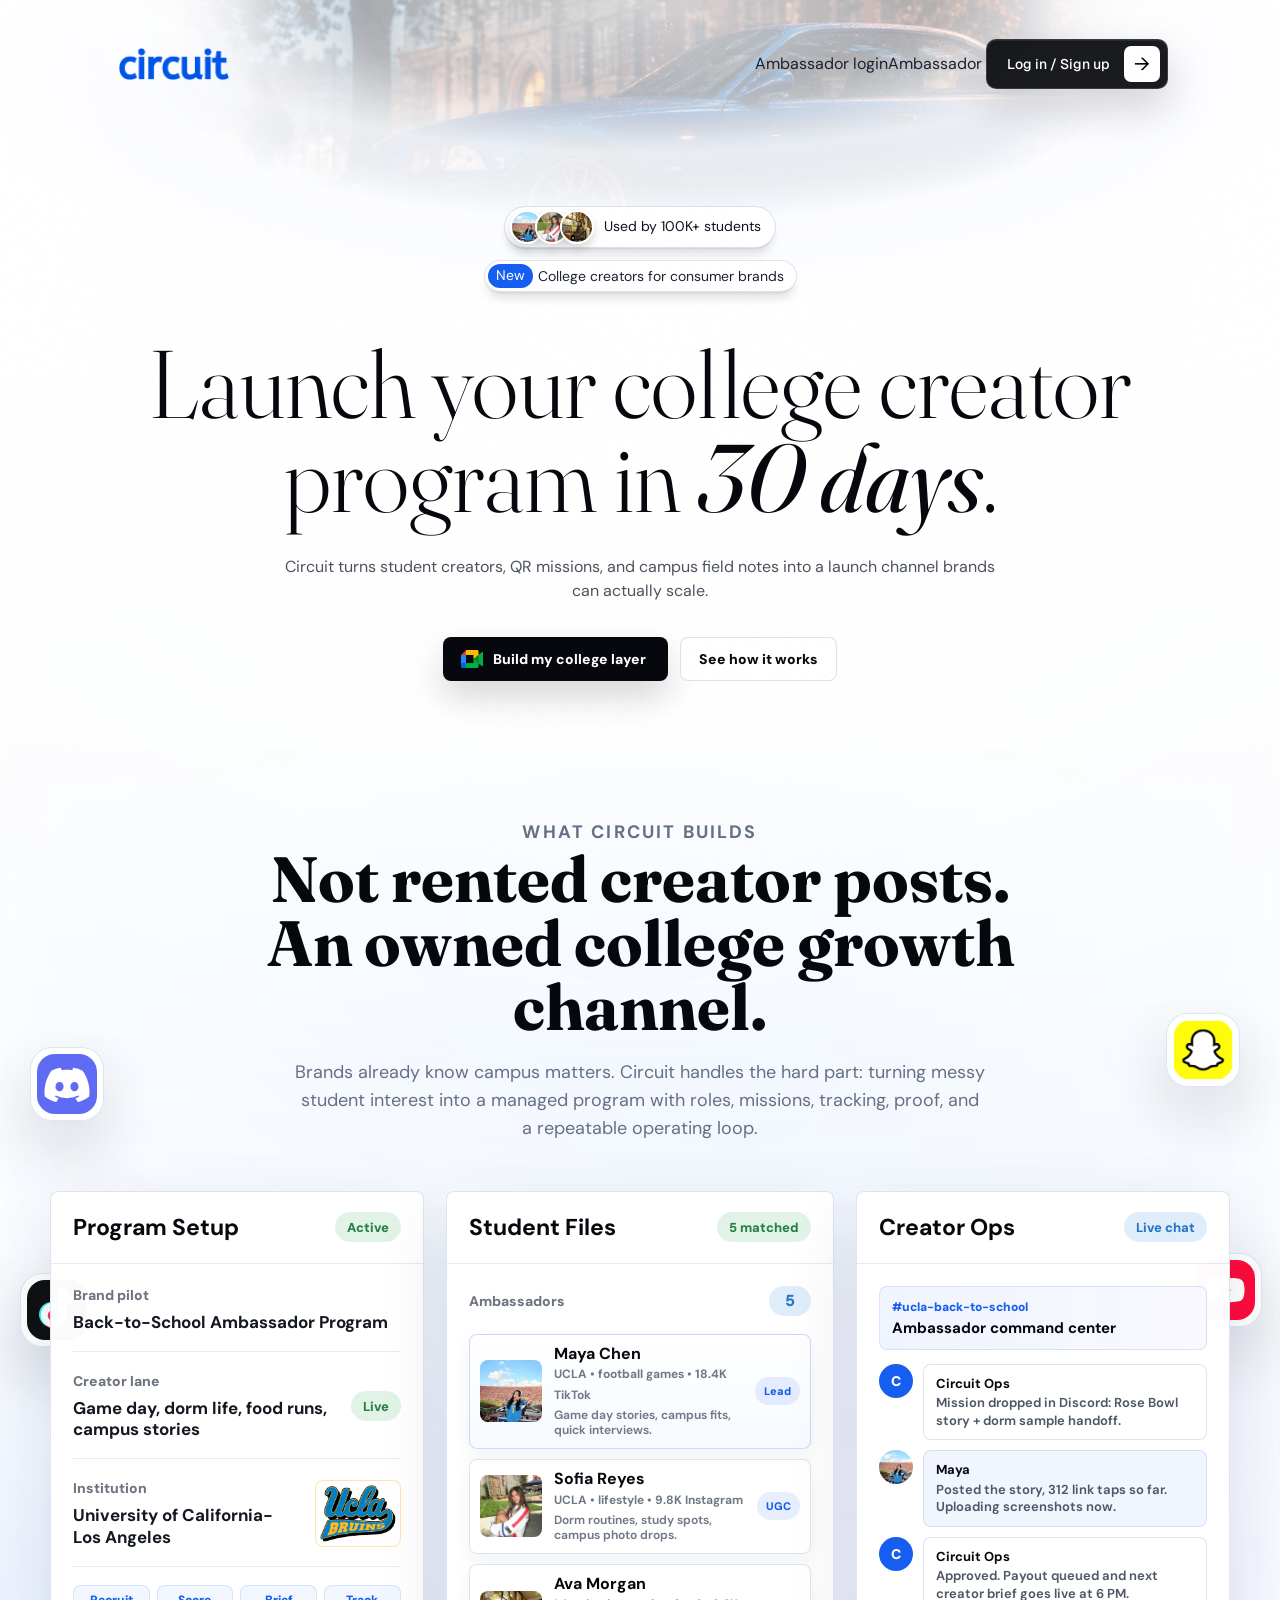
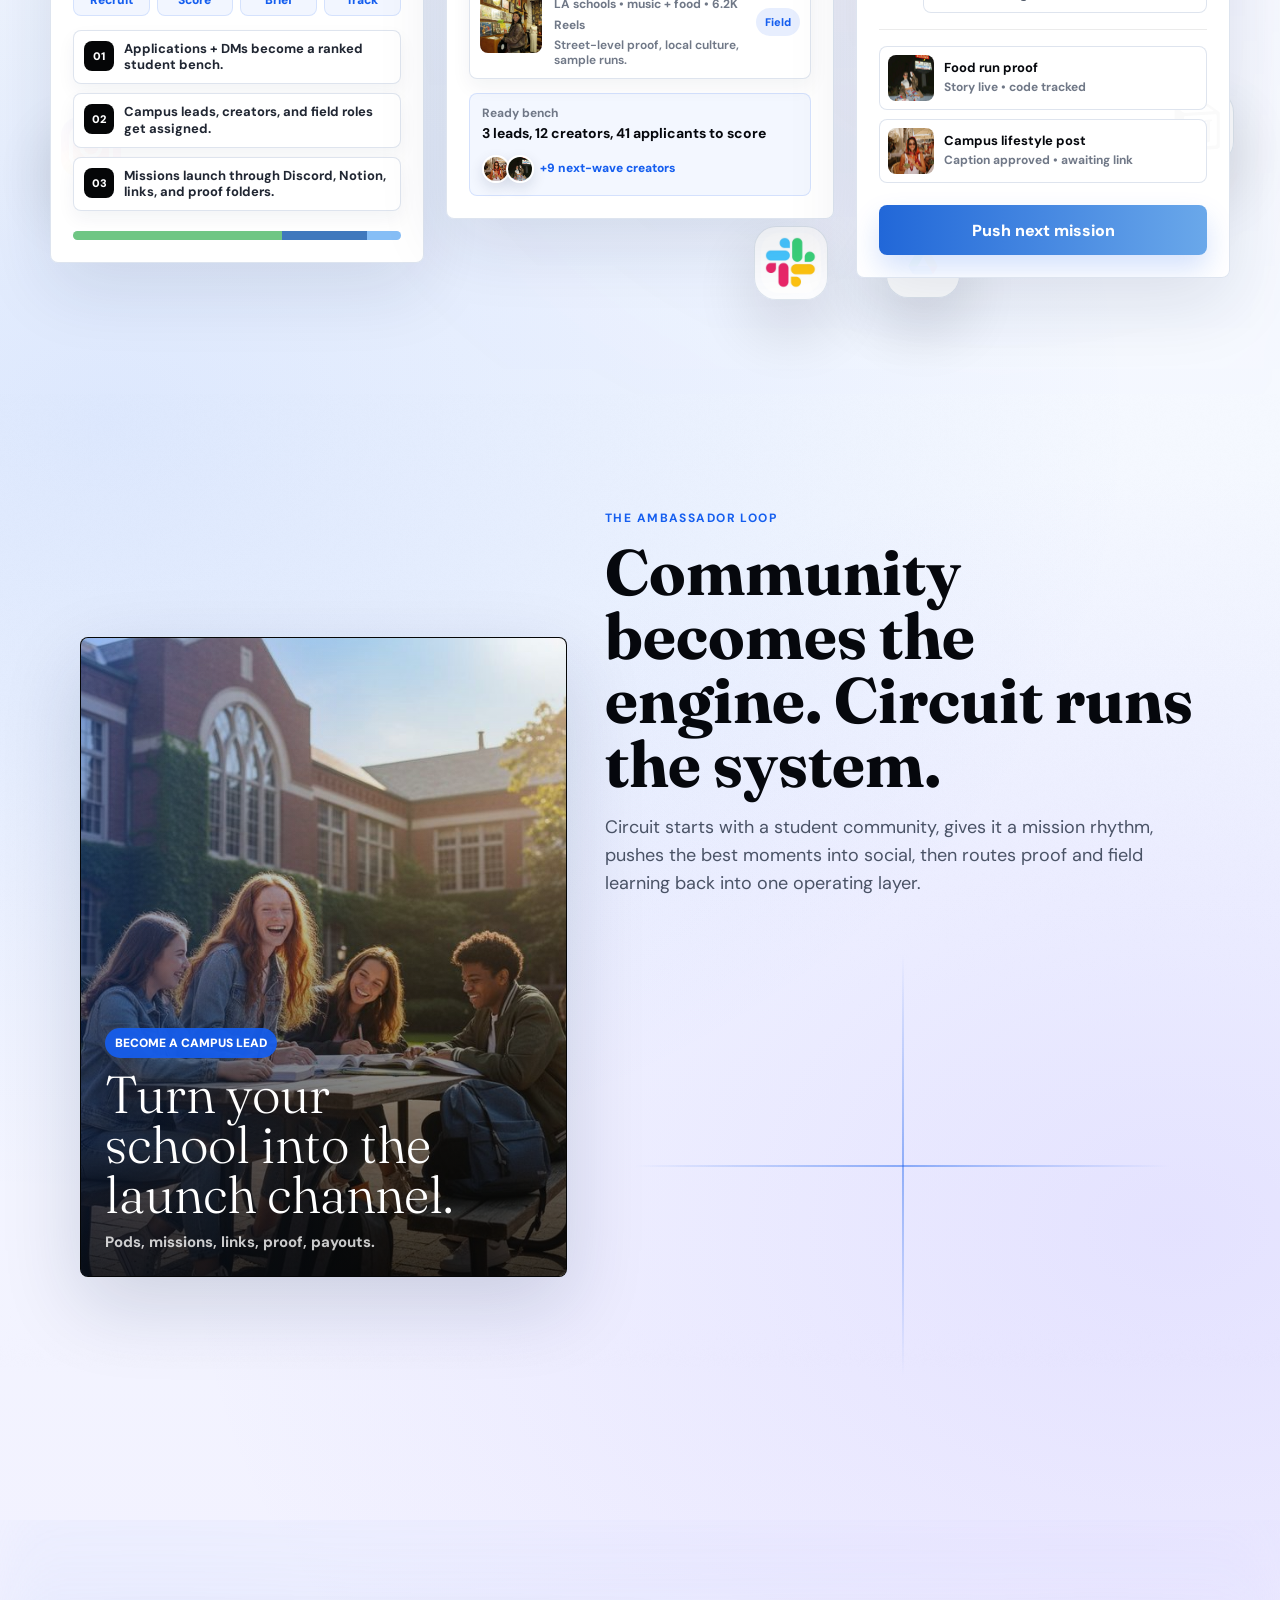
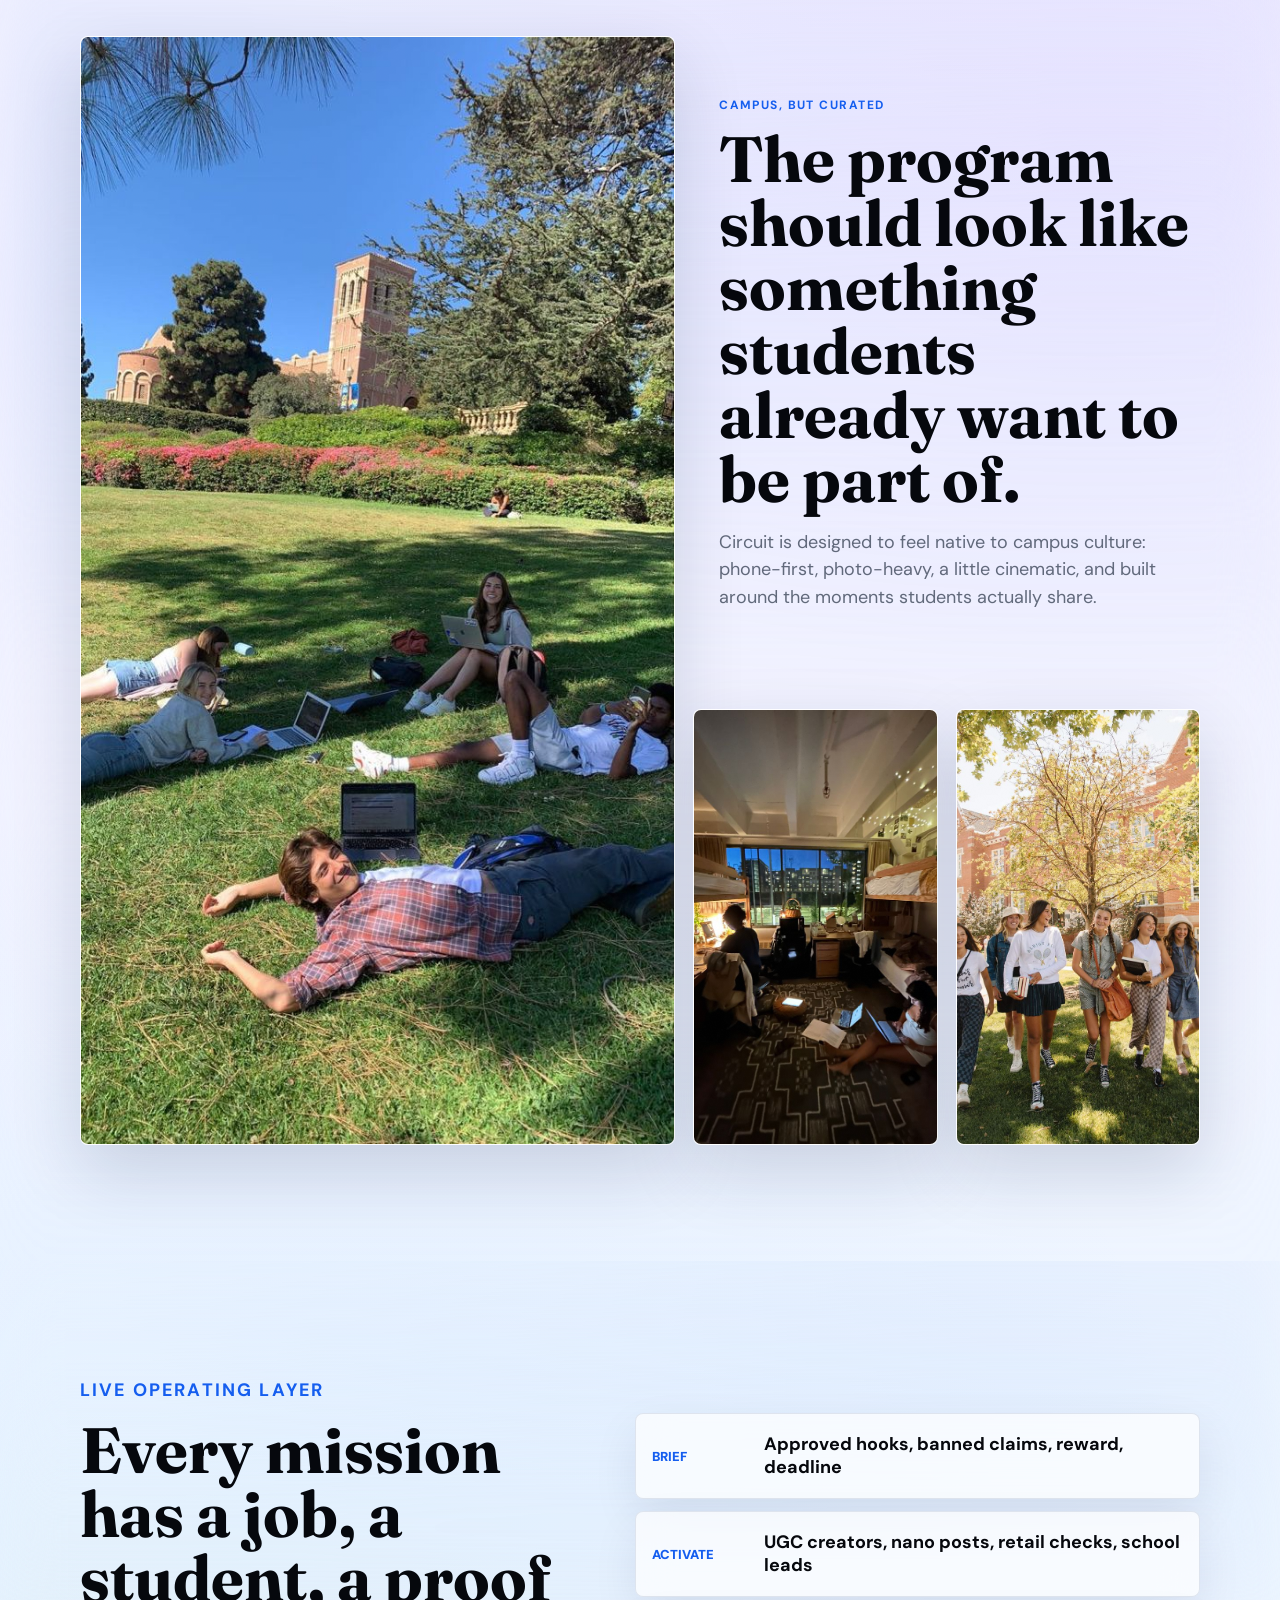
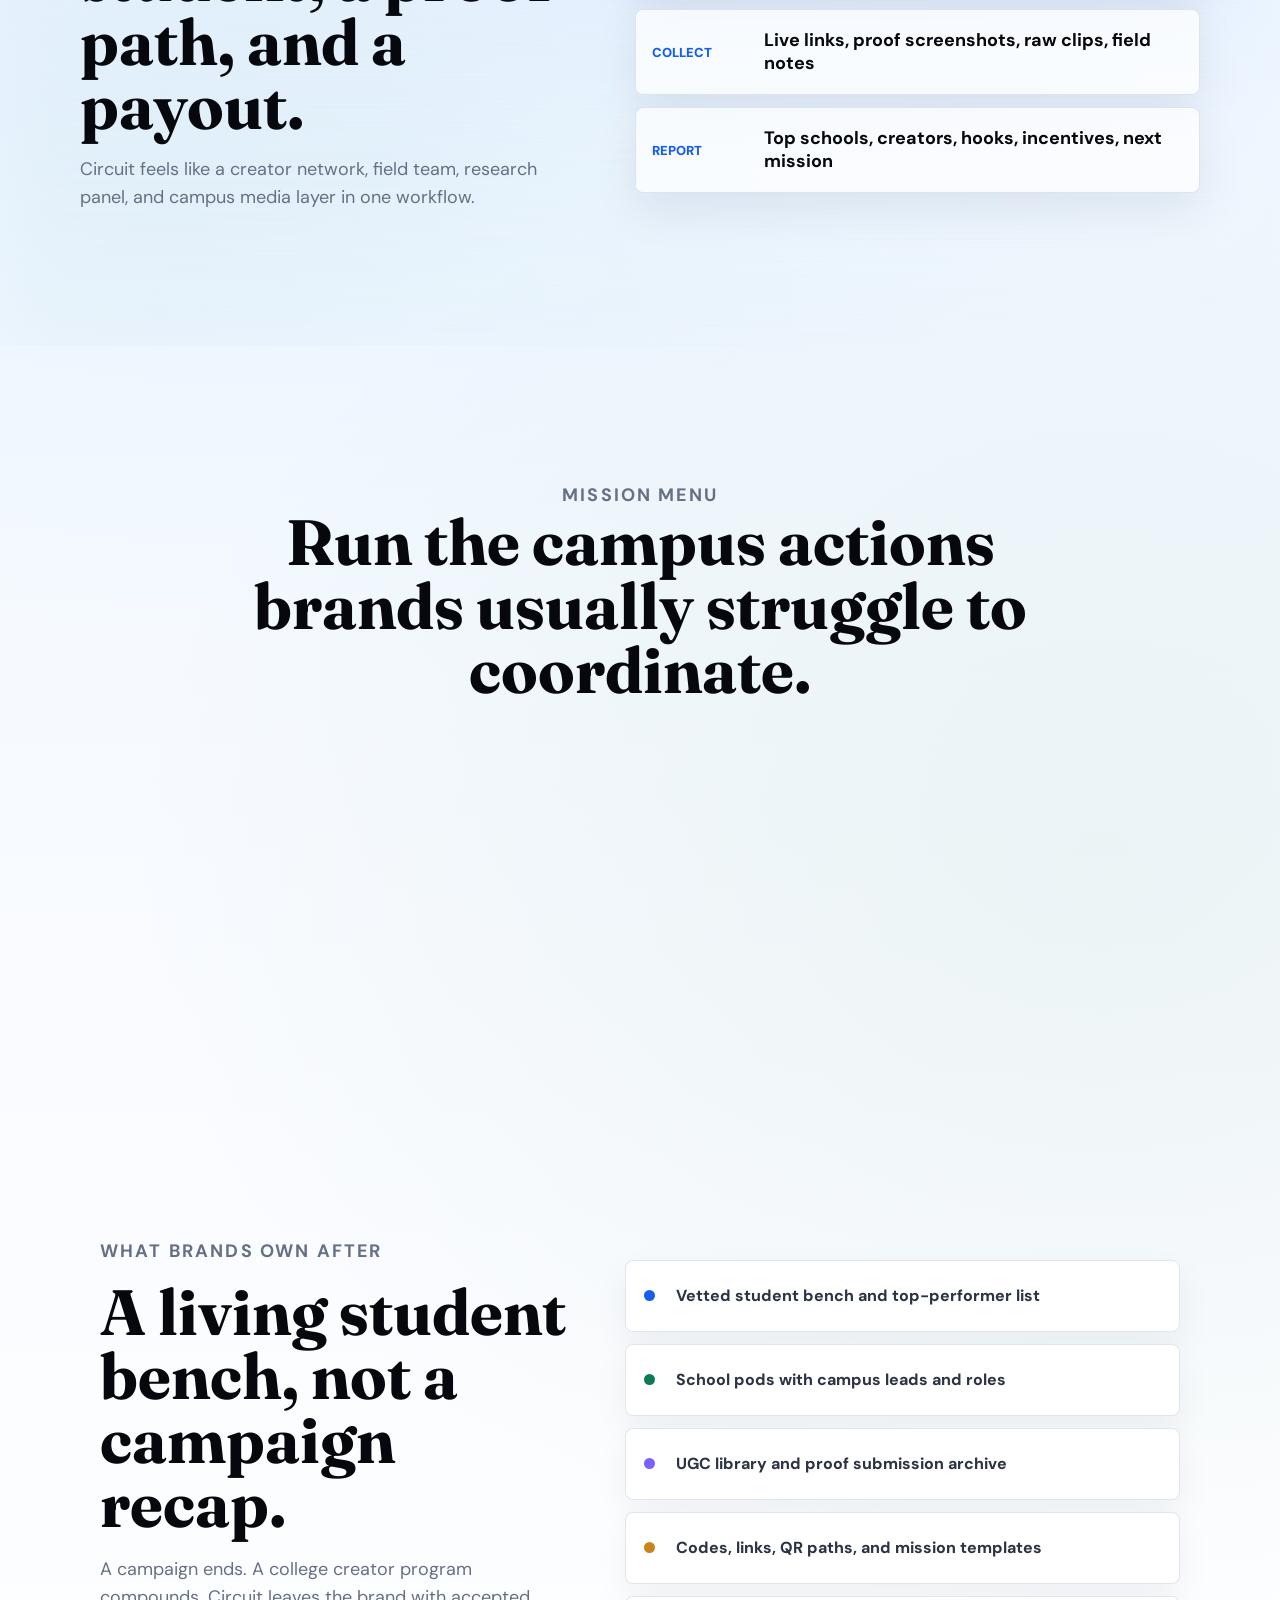
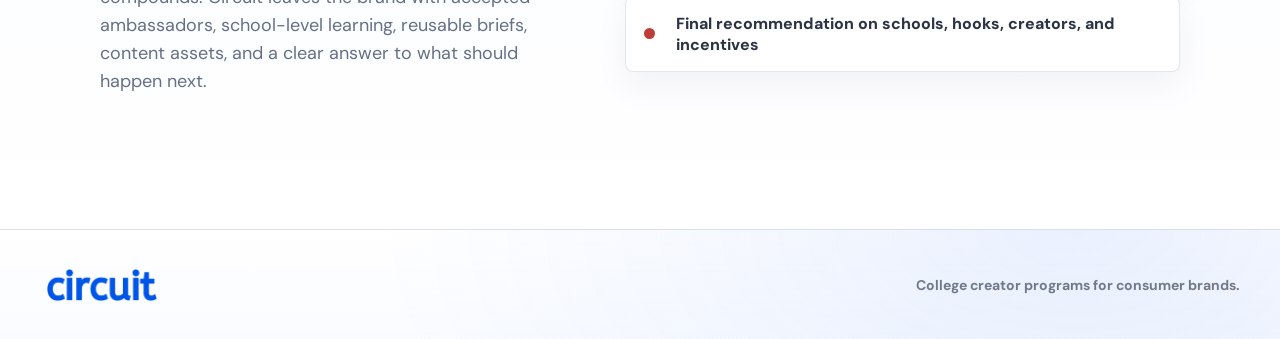
==== commit 2f586dfb: "Add ambassador onboarding flow and wire homepage nav Adds the ambassador onboarding pages into the l" ====
--- a/index.html
+++ b/index.html
@@ -23,9 +23,12 @@
       <a class="brand" href="#top" aria-label="Circuit home">
         <img class="brand-logo" src="assets/circuit-wordmark.png" alt="Circuit" />
       </a>
-      <button class="login-cta" type="button" data-onboarding-open>
-        <span>Log in / Sign up</span>
-      </button>
+      <nav class="nav-actions" aria-label="Account">
+        <a class="ambassador-login" href="/login"><span class="al-full">Ambassador login</span><span class="al-short">Ambassador</span></a>
+        <button class="login-cta" type="button" data-onboarding-open>
+          <span>Log in / Sign up</span>
+        </button>
+      </nav>
     </header>
 
     <main id="top">
